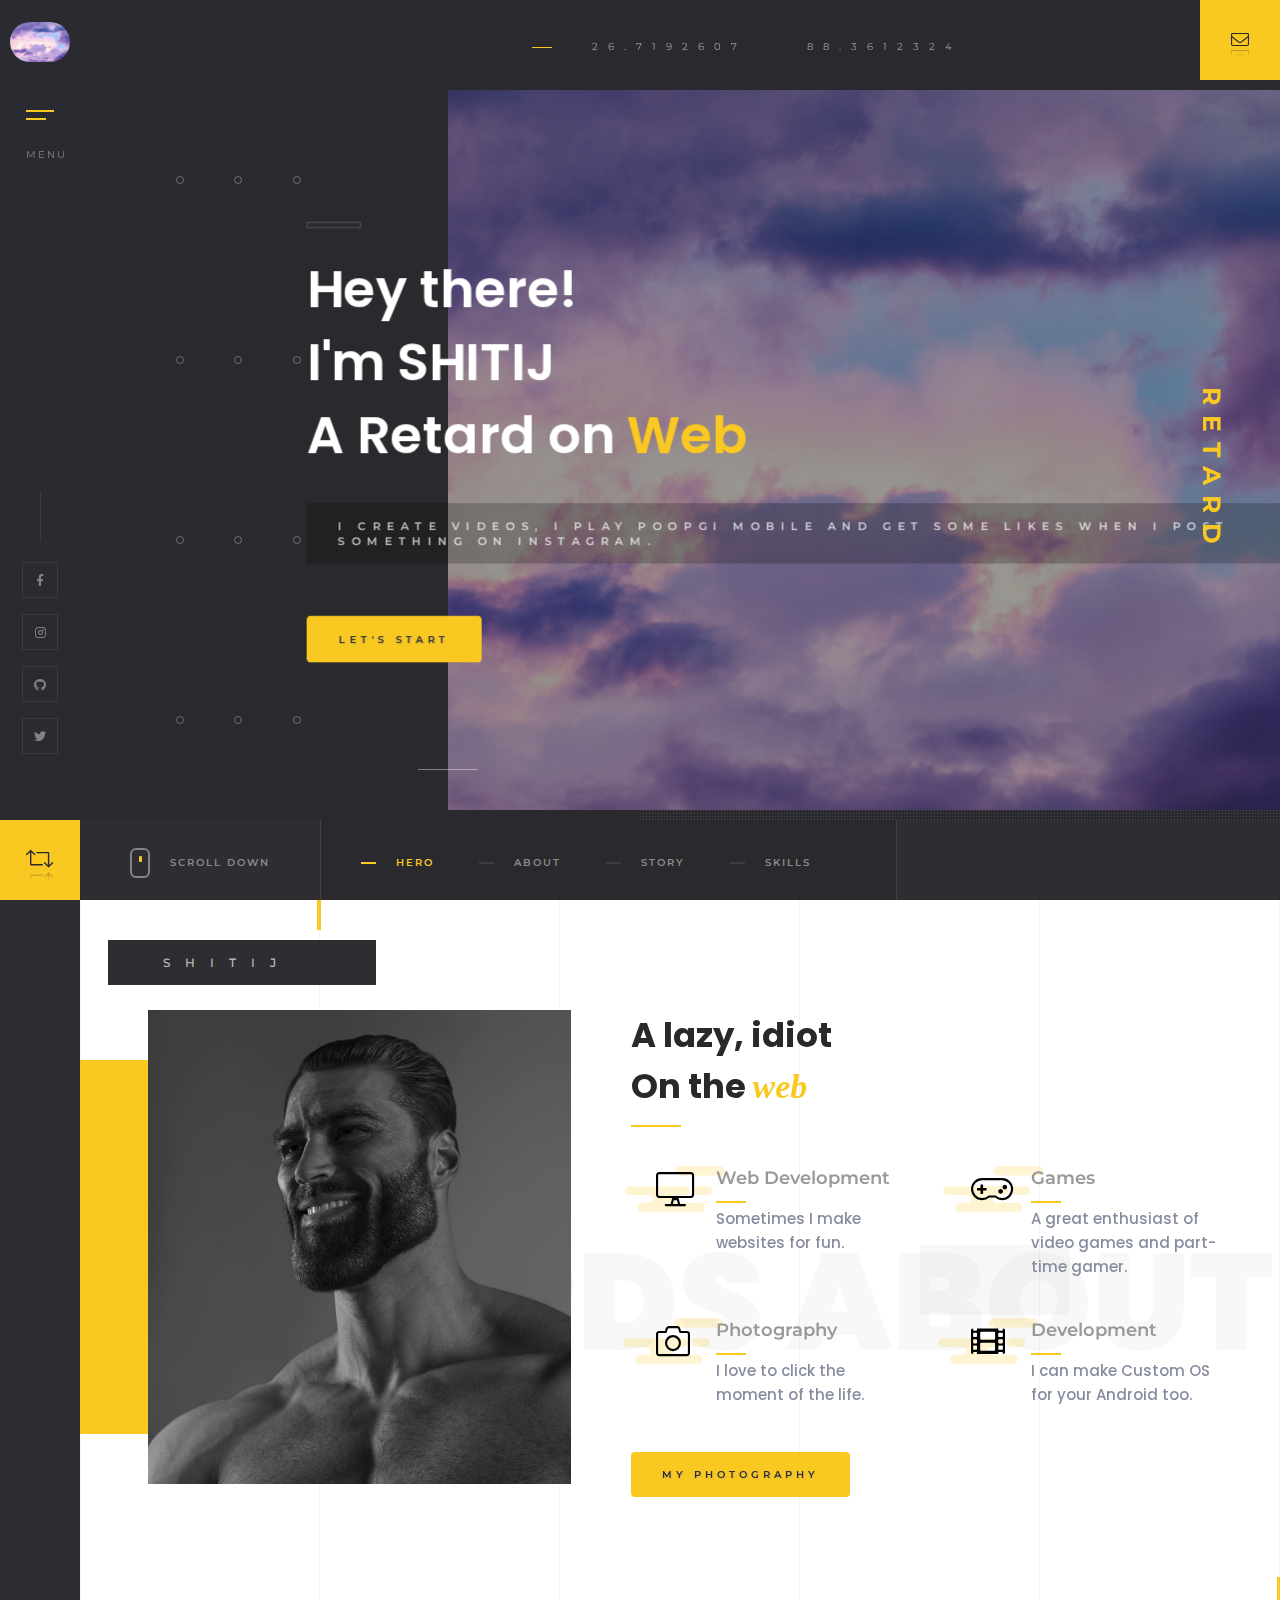
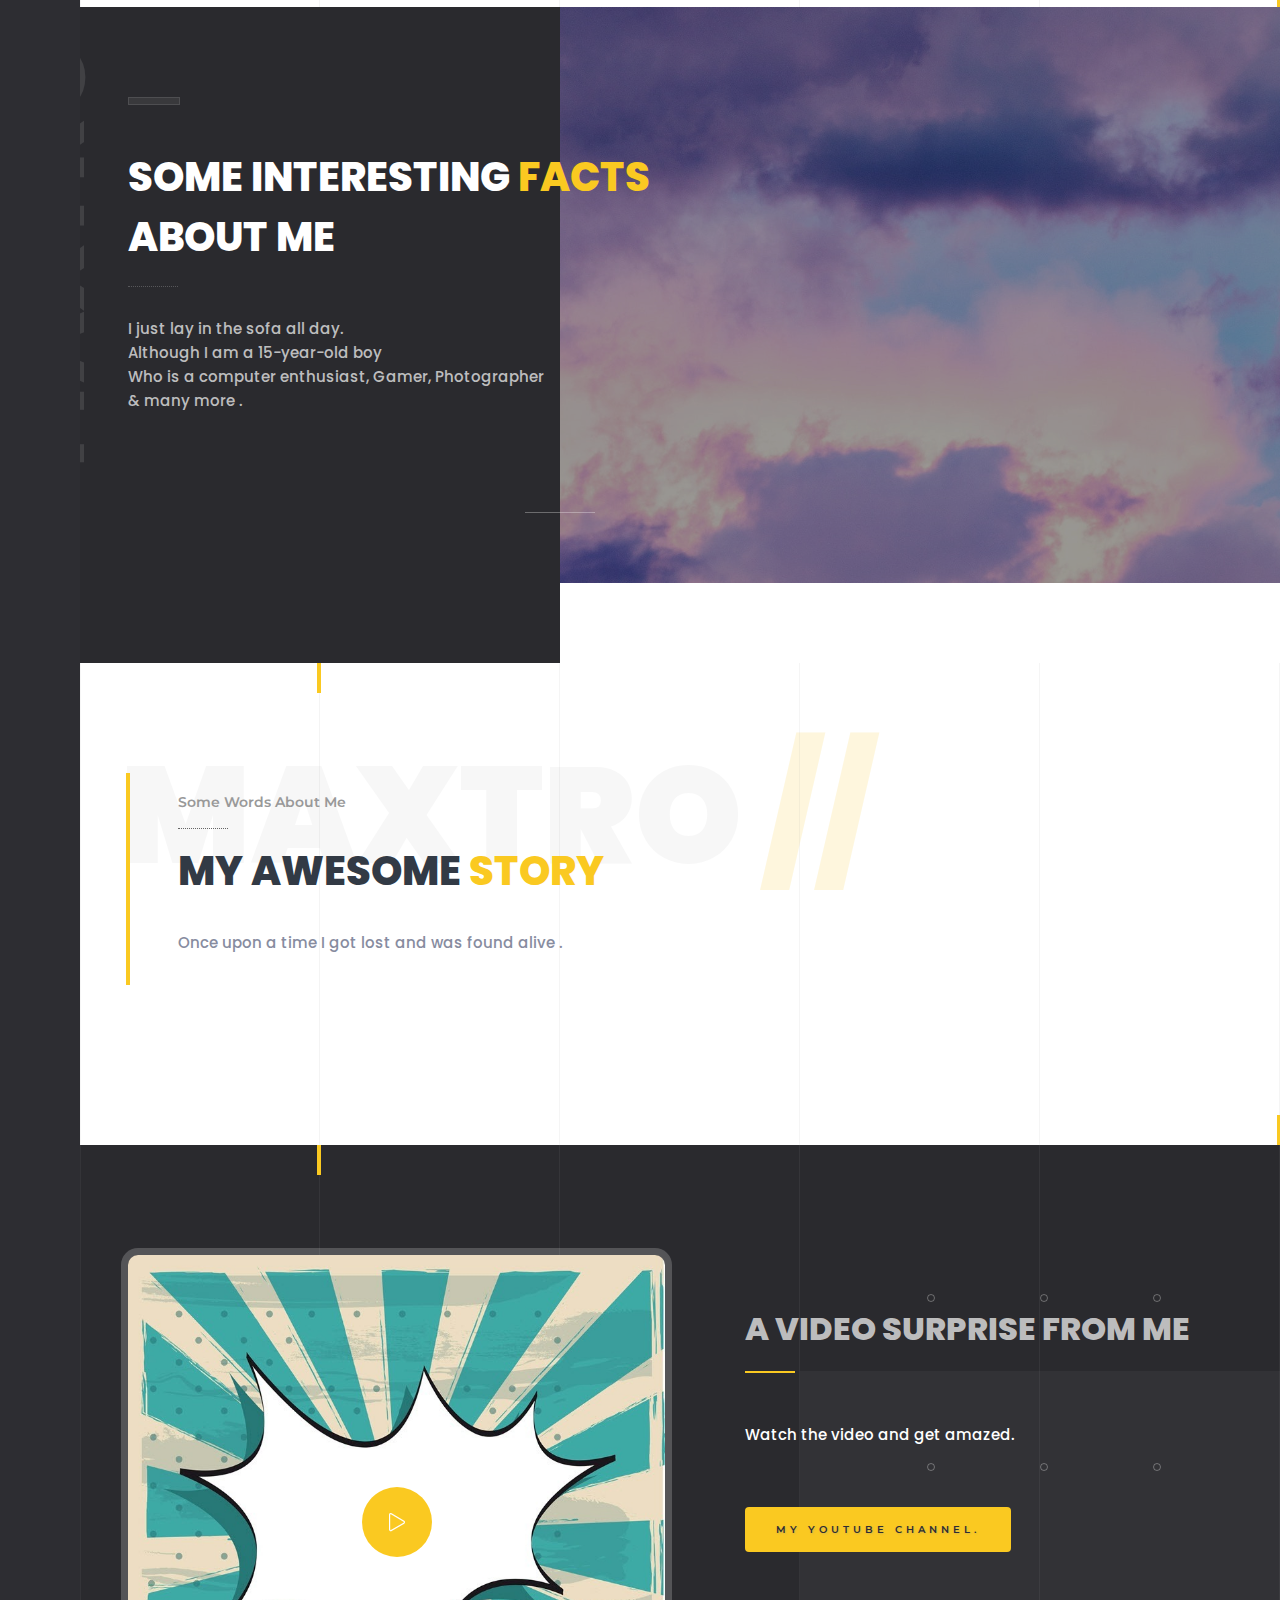
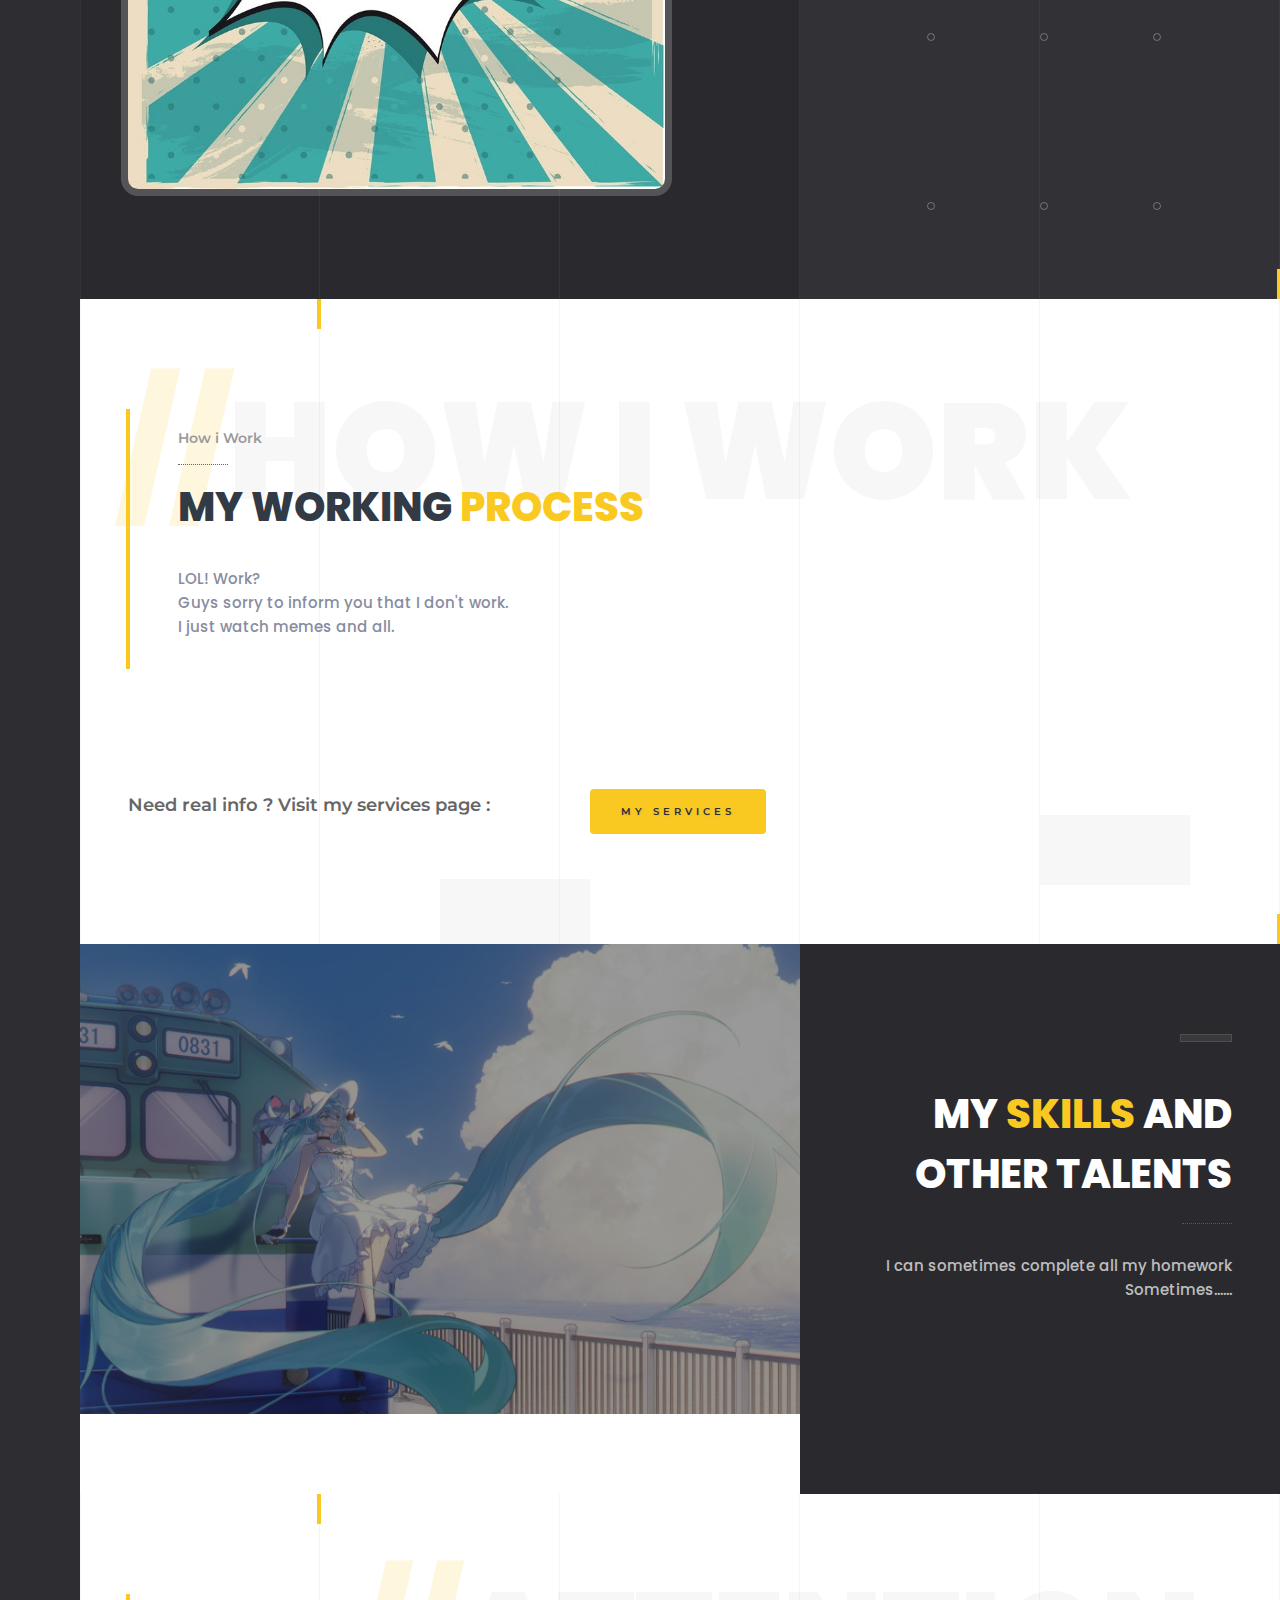
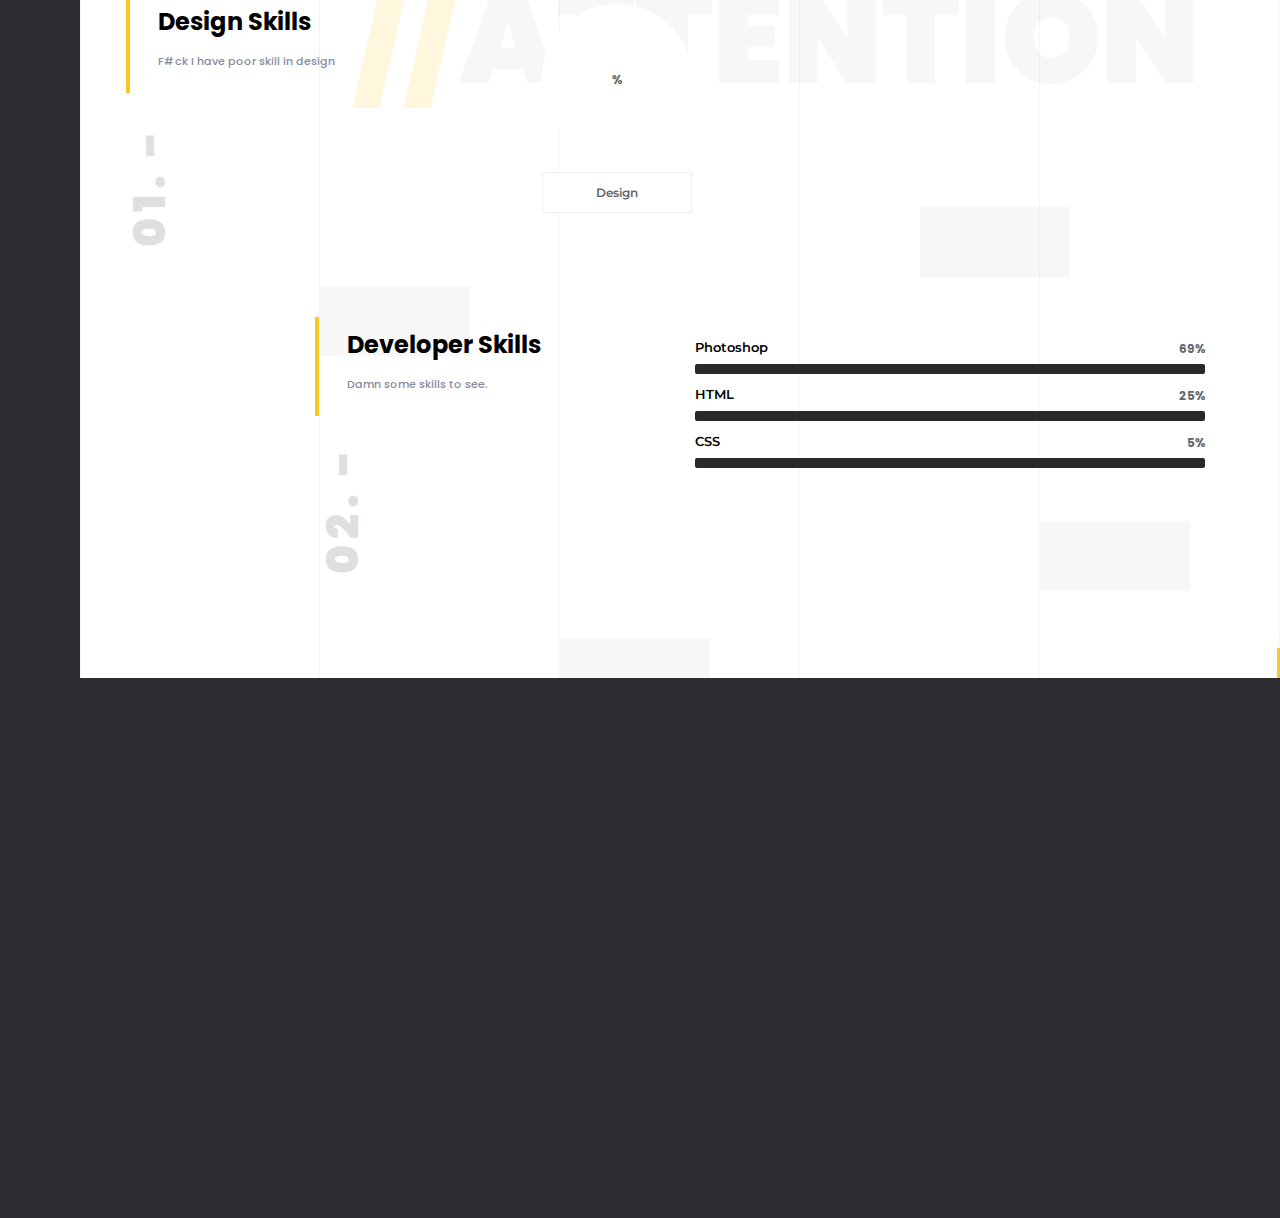
==== index.html @ 8ad79896 "Initial commit" ====
<!DOCTYPE HTML>
<html lang="en">
    <head>
        <script async src="https://pagead2.googlesyndication.com/pagead/js/adsbygoogle.js?client=ca-pub-1259723830299244"
     crossorigin="anonymous"></script>
        <!--=============== basic  ===============-->
        <meta charset="UTF-8">
        <title>SHITIJ's LIFE IN A NUTSHELL</title>
        <meta name="viewport" content="width=device-width, initial-scale=1.0, minimum-scale=1.0, maximum-scale=1.0, user-scalable=no">
        <meta name="robots" content="index, follow"/>
        <meta name="keywords" content="techmaxtro, ishabrato, ishabrato joardar, joardar, github, officialmaxtro, ishobroto, ishabroto"/>
        <meta name="description" content="Hi, I am Ishabrato Joardar a photographer and tech enthusiast and this is my personal site. Pay a visit at it."/>
        <meta name="google-site-verification" content="2MFOGhNYryjqJoxjF_G-62zuTtIHKuj5B6XxXRAO2LI" />
        <!--=============== css  ===============-->
        <link type="text/css" rel="stylesheet" href="css/reset.css">
        <link type="text/css" rel="stylesheet" href="css/plugins.css">
        <link type="text/css" rel="stylesheet" href="css/style.css">
        <link type="text/css" rel="stylesheet" href="css/color.css">
        <!--=============== favicons ===============-->
        <link rel="shortcut icon" href="images/favicon.ico">
    </head>
    <body>
        <!--loader-->
        <div class="loader-wrap">
            <div class="pin"></div>
        </div>
        <!--loader end-->
        <!-- Main  -->
        <div id="main">
            <!-- header-->
            <header class="main-header">
                <a class="logo-holder" href="index.html">
                <img src="images/logo.png"  alt="">
                </a>
                <!-- nav-button-wrap-->
                <div class="nav-button but-hol">
                    <span  class="nos"></span>
                    <span class="ncs"></span>
                    <span class="nbs"></span>
                    <div class="menu-button-text">Menu</div>
                </div>
                <!-- nav-button-wrap end-->
                <div class="header-social">
                    <ul >
                        <li><a href=https://facebook.com/shitij.devv/ target="_blank"><i class="fab fa-facebook-f"></i></a></li>
                        <li><a href="https://instagram.com/shitijnotop/" target="_blank"><i class="fab fa-instagram"></i></a></li>
                        <li><a href="https://github.com/SHITIJHALDER" target="_blank"><i class="fab fa-github"></i></a></li>
                        <li><a href="https://twitter.com/SHITIJHALDER21" target="_blank"><i class="fab fa-twitter"></i></a></li>
                        
                    </ul>
                </div>
                <!--  showshare -->  
                <div class="show-share showshare">
                    <i class="fal fa-retweet"></i>
                    <span>Share This</span>
                </div>
                <!--  showshare end -->
            </header>
            <!--  header end -->
           <!--  navigation bar -->
           <div class="nav-overlay">
            <div class="tooltip color-bg">Close Menu</div>
        </div>
        <div class="nav-holder">
            <a class="header-logo" href="index.html"><h3>SHITIJ</h3></a>
            <div class="nav-title"><span>Menu</span></div>
            <div class="nav-inner-wrap">
                <nav class="nav-inner sound-nav" id="menu">
                    <ul>
                        <li><a href="index.html">Home</a></li>
                        <li><a href="gallery.html">Gallery</a></li>
                        <li><a href="services.html">Services</a></li>
                        <li><a href="contacts.html">Contacts</a></li>
                        <li>
                            <a href="#">Pages</a>
                            <!--level 2 -->
                            <ul>
                                <li><a href="birthday.html">Birthday</a></li>
                                <li><a href="404.html">Onlyfans</a></li>
                            </ul>
                            <!--level 2 end -->
                        </li>
                    </ul>
                </nav>
            </div>
        </div>
        <!--  navigation bar end -->
            <!-- wrapper-->
            <div id="wrapper">
                <!-- scroll-nav-wrap-->
                <div class="scroll-nav-wrap fl-wrap">
                    <div class="scroll-down-wrap">
                        <div class="mousey">
                            <div class="scroller"></div>
                        </div>
                        <span>Scroll Down</span>
                    </div>
                    <nav class="scroll-nav scroll-init">
                        <ul>
                            <li><a class="scroll-link act-link" href="#sec1">Hero</a></li>
                            <li><a class="scroll-link" href="#sec2">About</a></li>
                            <li><a class="scroll-link" href="#sec3">Story</a></li>
                            <li><a class="scroll-link" href="#sec4">Skills</a></li>
                           
                        </ul>
                    </nav>
                </div>
                <!-- scroll-nav-wrap end-->
                <!-- hero-wrap-->
                <div class="hero-wrap no-hidden" id="sec1" data-scrollax-parent="true">
                    <!-- impulse-wrap-->
                    <div class="impulse-wrap">
                        <div class="mm-parallax">
                            <div class="half-hero-wrap section-entry">
                                <h1>Hey there!<br>I'm  SHITIJ<br>A Retard on <span> Web </span></h1>
                                <h4>I create videos, I play Poopgi Mobile and get some likes when I post something on instagram.</h4>
                                <div class="clearfix"></div>
                                <a href="#sec2" class="custom-scroll-link btn float-btn flat-btn color-btn mar-top">Let's Start</a> 
                            </div>
                            <div class="half-bg">
                                <div class="bg"  data-bg="images/assets/selfbg.jpg" data-scrollax="properties: { translateY: '250px' }"></div>
                                <div class="overlay"></div>
                            </div>
                        </div>
                    </div>
                    <!-- impulse-wrap end-->
                    <!--hero dec-->
                    <div class="hero-decor-let">
                        <div>Retard</div>
                        <div><span>Lazy</span></div>
                        <div>Gamer</div>
                        <div><span>Idiot</span></div>
                    </div>
                    <div class="hero-decor-numb"><span>26.7192607  </span><span>88.3612324 </span> <a href="https://www.google.com/maps/place/Siliguri,+West+Bengal/@26.7192779,88.4312725,12z/data=!3m1!4b1!4m5!3m4!1s0x39e44114f5441dcd:0xdeb5c4702063edff!8m2!3d26.7271012!4d88.3952861" target="_blank" class="hero-decor-numb-tooltip">Based In West Bengal</a></div>
                    <div class="hero-line-dec imp-her-line"></div>
                    <div class="pattern-bg"></div>
                    <div class="half-bg-dec" data-ran="12"></div>
                    <!--hero dec end-->
                </div>
                <!-- hero-wrap end-->
                <!-- Content-->
                <div class="content">
                    <!-- section-->
                    <section data-scrollax-parent="true" id="sec2">
                        <div class="section-subtitle"  data-scrollax="properties: { translateY: '-250px' }" > <span>//</span>Words About  </div>
                        <div class="container">
                            <div class="row">
                                <div class="col-md-5">
                                    <div class="collage-image fl-wrap">
                                        <div class="collage-image-title" data-scrollax="properties: { translateY: '150px' }">SHITIJ</div>
                                        <img src="images/assets/self2.jpg" class="respimg" alt="">
                                    </div>
                                </div>
                                <div class="col-md-7">
                                    <div class="main-about fl-wrap">
                                        
                                        <h2>A lazy, idiot<br> On the <span> web </span>  </h2>
                                        
                                        <div class="features-box-container fl-wrap">
                                            <div class="row">
                                                <!--features-box --> 
                                                <div class="features-box col-md-6">
                                                    <div class="time-line-icon">
                                                        <i class="fal fa-desktop"></i>
                                                    </div>
                                                    <h3>Web Development</h3>
                                                    <p>Sometimes I make websites for fun.   </p>
                                                </div>
                                                <!-- features-box end  --> 
                                                <!--features-box --> 
                                                <div class="features-box col-md-6">
                                                    <div class="time-line-icon">
                                                        <i class="fal fa-gamepad"></i>
                                                    </div>
                                                    <h3>Games</h3>
                                                    <p>A great enthusiast of video games and part-time gamer.   </p>
                                                </div>
                                                <!-- features-box end  --> 
                                                <!--features-box --> 
                                                <div class="features-box col-md-6">
                                                    <div class="time-line-icon">
                                                        <i class="fal fa-camera"></i>
                                                    </div>
                                                    <h3>Photography</h3>
                                                    <p>I love to click the moment of the life.   </p>
                                                </div>
                                                <!-- features-box end  -->                                
                                                <!--features-box --> 
                                                <div class="features-box col-md-6">
                                                    <div class="time-line-icon">
                                                        <i class="fa fa-film"></i>
                                                    </div>
                                                    <h3>Development</h3>
                                                    <p>I can make Custom OS for your Android too.  </p>
                                                </div>
                                                <!-- features-box end  -->  
                                            </div>
                                        </div>
                                        <!-- features-box-container end  -->
                                        <a href="gallery.html" class="btn float-btn flat-btn color-btn">My Photography</a>
                                    </div>
                                </div>
                            </div>
                        </div>
                        <div class="bg-parallax-module" data-position-top="90"  data-position-left="25" data-scrollax="properties: { translateY: '-250px' }"></div>
                        <div class="bg-parallax-module" data-position-top="70"  data-position-left="70" data-scrollax="properties: { translateY: '150px' }"></div>
                        <div class="sec-lines"></div>
                    </section>
                    <!-- section end-->
                    <!-- section-->
                    <section class="parallax-section dark-bg sec-half parallax-sec-half-right" data-scrollax-parent="true">
                        <div class="bg par-elem"  data-bg="images/assets/selfbg.jpg" data-scrollax="properties: { translateY: '30%' }"></div>
                        <div class="overlay"></div>
                        <div class="container">
                            <div class="section-title">
                                <h2>Some Interesting <span>Facts </span> <br> About Me</h2>
                                <p> I just lay in the sofa all day. <br> Although  I am a 15-year-old boy <br> Who is a computer enthusiast, Gamer, Photographer <br>& many more .  </p>
                                <div class="horizonral-subtitle"><span>Maxtro</span></div>
                            </div>
                        </div>
                    </section>
                    <!-- section end-->
                    <!-- section-->
                    <section data-scrollax-parent="true" id="sec3">
                        <div class="section-subtitle"  data-scrollax="properties: { translateY: '-250px' }" >Maxtro  <span>//</span></div>
                        <div class="container">
                            <!-- section-title -->
                            <div class="section-title fl-wrap">
                                <h3>Some Words About Me</h3>
                                <h2>My Awesome <span> Story</span></h2>
                                <p>
                                    Once upon a time I got lost and was found alive .  
                                </p>
                            </div>
                            <!-- section-title end --> 
                        </div>
                        <div class="sec-lines"></div>
                    </section>
                    <!-- section end-->
                    <!-- section  -->
                    <section class="dark-bg sinsec-dec sinsec-dec2">
                        <div class="container">
                            <div class="row">
                                <div class="col-md-6">
                                    <div class="video-box fl-wrap">
                                        <img src="images/assets/vid.jpg" class="respimg" alt="">
                                        <a class="video-box-btn color-bg image-popup" href="https://www.youtube.com/watch?v=a3Z7zEc7AXQ"><i class="fal fa-play" aria-hidden="true"></i></a>
                                    </div>
                                </div>
                                <div class="col-md-6">
                                    <div class="video-promo-text fl-wrap mar-top">
                                        <h3>A Video surprise from me   </h3>
                                        <p>Watch the video and get amazed. </p>
                                        <a href="https://www.youtube.com/channel/UC4KPqUnSDW4jqK8NjO9GhOw" class="btn float-btn flat-btn color-btn mar-top">My Youtube Channel.</a>
                                    </div>
                                </div>
                            </div>
                        </div>
                        <div class="half-bg-dec single-half-bg-dec" data-ran="12"></div>
                        <div class="sec-lines"></div>
                    </section>
                    <!-- sectio endn-->                              
                    <!-- section-->
                    <section  data-scrollax-parent="true">
                        <div class="section-subtitle"  data-scrollax="properties: { translateY: '-250px' }"><span>//</span>How I Work</div>
                        <div class="container">
                            <!-- section-title -->
                            <div class="section-title fl-wrap">
                                <h3>How i Work</h3>
                                <h2>My   Working   <span>Process</span></h2>
                                <p>LOL! Work?<br>Guys sorry to inform you that I don't work.<br>I just watch memes and all.  </p>
                            </div>
                            <!-- section-title end -->
                            
                            <div class="fl-wrap mar-top">
                                <div class="srv-link-text">
                                    <h4>Need real info ? Visit my services page :  </h4>
                                    <a href="services.html" class="btn float-btn flat-btn color-btn">My Services</a> 
                                </div>
                            </div>
                        </div>
                        <div class="bg-parallax-module" data-position-top="90"  data-position-left="30" data-scrollax="properties: { translateY: '-150px' }"></div>
                        <div class="bg-parallax-module" data-position-top="80"  data-position-left="80" data-scrollax="properties: { translateY: '350px' }"></div>
                        <div class="sec-lines"></div>
                    </section>
                    <!-- section end -->
                    <!-- section-->
                    <section class="parallax-section dark-bg sec-half parallax-sec-half-left" data-scrollax-parent="true" id="sec4">
                        <div class="bg par-elem"  data-bg="images/assets/self.jpg" data-scrollax="properties: { translateY: '30%' }"></div>
                        <div class="overlay"></div>
                        <div class="container">
                            <div class="section-title">
                                <h2>My    <span> skills </span>  and <br>    other talents  </h2>
                                <p> I can sometimes complete all my homework <br> Sometimes......  </p>
                                <div class="horizonral-subtitle"><span>Power</span></div>
                            </div>
                        </div>
                    </section>
                    <!-- section end -->
                    <!-- section -->
                    <section data-scrollax-parent="true">
                        <div class="section-subtitle right-pos"  data-scrollax="properties: { translateY: '-250px' }" ><span>//</span>attention</div>
                        <div class="container">
                            <!-- Skills-->
                            <div class="fl-wrap mar-bottom skill-wrap">
                                <div class="row">
                                    <div class="col-md-4">
                                        <div class="pr-title fl-wrap">
                                            <h3>Design Skills</h3>
                                            <span>F#ck I have poor skill in design</span>
                                        </div>
                                        <div class="ci-num"><span>01. - </span></div>
                                    </div>
                                    <div class="col-md-8">
                                        <!-- skills  -->
                                        <div class="piechart-holder animaper" data-skcolor="#FAC921">
                                            <div class="row">
                                                <!-- 1  -->
                                                <div class="piechart">
                                                    <span class="chart" data-percent="28">
                                                    <span class="percent"></span>
                                                    </span>
                                                    <h4>Design</h4>
                                                </div>
                                                <!-- 1 end -->
                                            </div>
                                        </div>
                                    </div>
                                    <!-- skills  end-->
                                </div>
                            </div>
                            <!--  Skills  end-->
                            <!--  Skills-->
                            <div class="fl-wrap mar-bottom   mar-top skill-wrap">
                                <div class="row">
                                    <div class="col-md-2"></div>
                                    <div class="col-md-4">
                                        <div class="pr-title fl-wrap">
                                            <h3>Developer Skills</h3>
                                            <span>Damn some skills to see.</span>
                                        </div>
                                        <div class="ci-num"><span>02. - </span></div>
                                    </div>
                                    <div class="col-md-6">
                                        <div class="skillbar-box animaper">
                                            <!-- skill 1-->
                                            <div class="custom-skillbar-title"><span>Photoshop</span></div>
                                            <div class="skill-bar-percent">69%</div>
                                            <div class="skillbar-bg" data-percent="69%">
                                                <div class="custom-skillbar"></div>
                                            </div>
                                            <!-- skill 2-->
                                            <div class="custom-skillbar-title"><span>HTML</span></div>
                                            <div class="skill-bar-percent">25%</div>
                                            <div class="skillbar-bg" data-percent="25%">
                                                <div class="custom-skillbar"></div>
                                            </div>
                                            <!-- skill 3-->
                                            <div class="custom-skillbar-title"><span>CSS</span></div>
                                            <div class="skill-bar-percent">5%</div>
                                            <div class="skillbar-bg" data-percent="5%">
                                                <div class="custom-skillbar"></div>
                                            </div>
                                        </div>
                                    </div>
                                </div>
                            </div>
                            <!--  Skills  end-->
                           
                        </div>
                        <div class="bg-parallax-module" data-position-top="50"  data-position-left="20" data-scrollax="properties: { translateY: '-250px' }"></div>
                        <div class="bg-parallax-module" data-position-top="40"  data-position-left="70" data-scrollax="properties: { translateY: '150px' }"></div>
                        <div class="bg-parallax-module" data-position-top="80"  data-position-left="80" data-scrollax="properties: { translateY: '350px' }"></div>
                        <div class="bg-parallax-module" data-position-top="95"  data-position-left="40" data-scrollax="properties: { translateY: '-550px' }"></div>
                        <div class="sec-lines"></div>
                    </section>
                    <!-- section end -->
                    </div>
                <!-- Content end -->
                <!-- footer-->
                <div class="height-emulator fl-wrap"></div>
                <footer class="main-footer fixed-footer">
                    <!--footer-inner--> 
                    <div class="footer-inner fl-wrap">
                        <div class="container">
                            <div class="partcile-dec" data-parcount="90"></div>
                            <div class="row">
                                <div class="col-md-2">
                                    <div class="footer-title fl-wrap">
                                        <span>SHITIJ</span>
                                    </div>
                                </div>
                                
                                <div class="col-md-5">
                                    <div class="footer-header fl-wrap">Contacts</div>
                                    <!-- footer-box--> 
                                    <div class="footer-box fl-wrap">
                                        <p>AFK~~~ Don't contact</p>
                                        
                                        <!-- footer-contacts-->                    
                                        <div class="footer-contacts fl-wrap">
                                            <ul>
                                                <li><i class="fal fa-phone"></i><span>Phone :</span><a href="#">+91 7063417687</a></li>
                                                <li><i class="fal fa-envelope"></i><span>Email :</span><a href="#">shitijhalder4@gmail.com</a></li>
                                                <li><i class="fal fa-map-marker"></i><span>Address</span><a href="#">Siliguri, West bengal</a></li>
                                            </ul>
                                        </div>
                                        <!-- footer end -->                                        
                                        <!-- footer-socilal -->            
                                        <div class="footer-socilal fl-wrap">
                                            <ul >
                                                <li><a href=https://facebook.com/shitij.devv/ target="_blank"><i class="fab fa-facebook-f"></i></a></li>
                                                <li><a href="https://instagram.com/shitijnotop/" target="_blank"><i class="fab fa-instagram"></i></a></li>
                                                <li><a href="https://twitter.com/SHITIJHALDER21" target="_blank"><i class="fab fa-twitter"></i></a></li>
                                                <li><a href="https://github.com/SHITIJHALDER" target="_blank"><i class="fab fa-github"></i></a></li>
                                            </ul>
                                        </div>
                                        <!-- footer-socilal end -->       
                                    </div>
                                    <!-- footer-box end--> 
                                </div>
                            </div>
                        </div>
                    </div>
                    <!--footer-inne endr--> 
                    <!--subfooter--> 
                    <div class="subfooter fl-wrap">
                        <div class="container">
                            <!-- policy-box-->
                            <div class="cnt">
                                <span>&#169; SHITIJ  /  All rights reserved. </span>
                            </div>
                            <!-- policy-box end-->
                            <a href="#" class="to-top color-bg"><i class="fal fa-angle-up"></i><span></span></a>
                        </div>
                    </div>
                    <!--subfooter end--> 
                </footer>
                <!-- footer end-->
                <!-- contact-btn -->	
                <a class="contact-btn color-bg" href="contacts.html"><i class="fal fa-envelope"></i><span>Get in Touch</span></a>  
                <!-- contact-btn end -->	      
            </div>
            <!--   content end -->
            <!-- share-wrapper -->                       
            <div class="share-wrapper isShare">
                <div class="share-title"><span>Share</span></div>
                <div class="close-share soa"><span>Close</span><i class="fal fa-times"></i></div>
                <div class="share-inner soa">
                    <div class="share-container"></div>
                </div>
            </div>
            <!-- share-wrapper end -->	
        </div>
        <!-- Main end -->
        <!--=============== scripts  ===============-->
        <script type="text/javascript" src="js/jquery.min.js"></script>
        <script type="text/javascript" src="js/plugins.js"></script>
        <script type="text/javascript" src="js/scripts.js"></script>
    </body>
</html>
---- css/style.css ----
@charset "utf-8";

/*======================================
 [ -Main Stylesheet-

++ Fonts ++
++ General Style ++
++ Loader++
++ Header ++
++ Navigation ++
++ Footer ++
++ Section ++
++ Portfolio ++
++ Contacts ++
++ Blog ++
++ 404 ++
++ Responsive ++

 
/*-------------Fonts---------------------------------------*/

@import url('https://fonts.googleapis.com/css?family=Montserrat:400,500,600,700,800,900|Poppins:400,500,600,700,800,900|Titillium+Web:400,600,700&subset=cyrillic,cyrillic-ext,devanagari,latin-ext,vietnamese');

/*-------------General Style---------------------------------------*/

html {
	overflow-x: hidden !important;
	height: 100%;
}
body {
	margin: 0;
	padding: 0;
	font-weight: 400;
	font-size: 13px;
	height: 100%;
	text-align: center;
	background: #2D2D32;
	color: #000;
	font-family: 'Montserrat', sans-serif;
}
@-o-viewport {
	width: device-width;
}
@-ms-viewport {
	width: device-width;
}
@viewport {
	width: device-width;
}
/* ---------Page preload--------------------------------------*/

.loader-wrap {
	position: fixed;
	width: 100%;
	height: 100%;
	z-index: 200;
	background: #2A2A2E;
	top: 0;
	overflow: hidden;
	left: 0;
	-webkit-transform: translate3d(0, 0, 0);
}
.pin {
	position: absolute;
	top: 50%;
	left: 30%;
	margin-left: 50px;
	width: 200px;
	height: 40px;
	text-transform: uppercase;
	letter-spacing: 10px;
	font-size: 12px;
	font-weight: 400;
	margin-top: -20px;
	color: rgba(255, 255, 255, 0.31);
	font-family: 'Poppins', sans-serif;
	text-align: left;
}
.pin:after {
	content: "Ishabrato : ";
	position: absolute;
	left: -100%;
	color: rgba(255, 255, 255, 0.51);
}
.pin:before {
	content: "Loading";
	position: absolute;
	overflow: hidden;
	max-width: 0;
	text-align: left;
	animation: pinanim 2.2s ease-out infinite;
}
@keyframes pinanim {
	0% {
		max-width: 0;
	}
	100% {
		max-width: 100%;
	}
}
@keyframes pinanim {
	0% {
		max-width: 0;
	}
	100% {
		max-width: 100%;
	}
}
/*--------------Typography--------------------------------------*/
p {
	font-size: 15px;
	line-height: 24px;
	padding-bottom: 10px;
	font-weight: 500;
	color: #878C9F;
	font-family: 'Poppins', sans-serif;
}
blockquote {
	float: left;
	padding: 10px 20px;
	margin: 0 0 20px;
	font-size: 17.5px;
	border-left: 15px solid #eee;
	position: relative;
}
blockquote:before {
	font-family: Font Awesome\ 5 Pro;
	content: "\f10e";
	position: absolute;
	color: #ccc;
	bottom: 3px;
	font-size: 43px;
	right: 6px;
	opacity: 0.4
}
blockquote p {
	font-family: Georgia, "Times New Roman", Times, serif;
	font-style: italic;
	color: #666;
}
.bold-title {
	margin: 15px 0;
	font-size: 24px;
	text-align: left;
	font-weight: 600;
}
/*--------------General--------------------------------------*/
#main {
	height: 100%;
	width: 100%;
	position: absolute;
	top: 0;
	left: 0;
	z-index: 2;
	opacity: 0;
}
.fl-wrap {
	float: left;
	width: 100%;
	position: relative;
}
.hero-section {
	padding: 250px 0 450px;
}
.content {
	float: left;
	width: 100%;
	position: relative;
	padding-left: 80px;
	z-index: 5;
}
.content.full-height {
	z-index: 6;
}
.container {
	max-width: 1224px;
	width: 92%;
	margin: 0 auto;
	position: relative;
	z-index: 5;
}
#wrapper {
	position: absolute;
	top: 0;
	left: 0;
	right: 0;
	bottom: 0;
	z-index: 3;
}
.single-page-wrap {
	padding-top: 80px;
}
.single-page-decor {
	position: fixed;
	top: 0;
	left: 80px;
	right: 0;
	height: 80px;
	z-index: 14;
	background: #2D2D32;
	-webkit-transform: translate3d(0, 0, 0);
}
.single-page-fixed-row {
	position: fixed;
	top: 0;
	left: 80px;
	right: 0;
	height: 80px;
	z-index: 14;
	-webkit-transform: translate3d(0, 0, 0);
}
.single-page-fixed-row-link {
	float: left;
	margin-left: 50px;
	text-align: left;
	top: 32px;
}
.single-page-fixed-row-link i {
	padding-right: 20px;
}
.single-page-fixed-row-link span {
	font-weight: 600;
	text-transform: uppercase;
	font-size: 10px;
	letter-spacing: 2px;
	color: #8B8B8B;
	position: relative;
}
.single-page-fixed-row-link span:before {
	content: '';
	position: absolute;
	left: 70%;
	right: -80px;
	top: -12px;
	bottom: -12px;
	background: rgba(255, 255, 255, 0.081);
	-webkit-transition: all 0.2s ease-in-out;
	transition: all 0.2s ease-in-out;
}
.single-page-fixed-row-link:hover span:before {
	left: 20%;
}
.respimg {
	width: 100%;
	height: auto;
}
.bg {
	position: absolute;
	top: 0;
	left: 0;
	width: 100%;
	height: 100%;
	z-index: 1;
	background-size: cover;
	background-attachment: scroll;
	background-position: center;
	background-repeat: repeat;
	background-origin: content-box;
}
.overlay {
	position: absolute;
	top: 0;
	left: 0;
	width: 100%;
	height: 100%;
	background: #000;
	opacity: 0.4;
	z-index: 3;
}
/* ------header------------------------------------------------------------ */
.main-header {
	position: fixed;
	top: 0;
	left: 0;
	width: 80px;
	height: 100%;
	z-index: 100;
	-webkit-transform: translate3d(0, 0, 0);
}
.main-header:before {
	content: '';
	position: absolute;
	top: 0;
	left: 0;
	width: 100%;
	height: 100%;
	background: #2C2D32;
	opacity: 0.6;
}
.logo-holder {
	float: left;
	width: 80px;
	height: 80px;
	line-height: 80px;
}
.logo-holder img {
	width: 60px;
	height: auto;
	border-radius: 60px;
}
.header-logo h3 {
	font-family: 'Montserrat';
    color: white;
    font-size: 28px;
    font-weight: 600;
}
.nav-button {
	width: 28px;
	height: 50px;
	display: inline-block;
	cursor: pointer;
	position: relative;
	margin-top: 30px;
}
.nav-button span {
	width: 100%;
	float: left;
	margin-bottom: 6px;
	height: 2px;
	background: #fff;
	position: relative;
	-webkit-transition: all 0.2s ease-in-out;
	transition: all 0.2s ease-in-out;
}
.nav-button .ncs {
	width: 70%;
}
.nav-button .nbs,
.nav-button.cmenu:hover .nbs {
	width: 0;
}
.nav-button:hover .ncs,
.nav-button:hover .nbs {
	width: 100%;
}
.nav-button.cmenu .nos {
	-webkit-transform: rotate(-45deg);
	-moz-transform: rotate(-45deg);
	-o-transform: rotate(-45deg);
	-ms-transform: rotate(-45deg);
	transform: rotate(-45deg);
	margin-bottom: 0;
	top: 8.5px;
}
.nav-button.cmenu .ncs {
	-webkit-transform: rotate(45deg);
	-moz-transform: rotate(45deg);
	-o-transform: rotate(45deg);
	-ms-transform: rotate(45deg);
	transform: rotate(45deg);
	margin-bottom: 0;
	top: 6px;
	width: 100%;
}
.nav-button:hover .menu-button-text {
	color: #fff;
}
.menu-button-text {
	position: absolute;
	left: 0;
	width: 100%;
	bottom: -1px;
	color: rgba(255, 255, 255, 0.41);
	font-size: 10px;
	font-weight: 400;
	text-transform: uppercase;
	letter-spacing: 2px;
}
.nav-button.cmenu .menu-button-text {
	margin-top: 16px;
}
.header-social {
	position: absolute;
	bottom: 130px;
	width: 100%;
	left: 0;
}
.header-social:before {
	content: '';
	position: absolute;
	top: -70px;
	width: 1px;
	height: 50px;
	left: 50%;
	background: rgba(255, 255, 255, 0.08);
}
.header-social li {
	float: left;
	width: 100%;
	margin-bottom: 16px;
}
.header-social li a {
	display: inline-block;
	width: 36px;
	height: 36px;
	line-height: 36px;
	color: rgba(255, 255, 255, 0.41);
	font-size: 12px;
	border: 1px solid rgba(255, 255, 255, 0.08);
	-webkit-transition: all 300ms linear;
	transition: all 300ms linear;
}
.header-social li a:hover {
	border-radius: 100%;
	color: #fff;
}
.contact-btn {
	position: fixed;
	top: 0;
	right: 0;
	font-size: 18px;
	color: #2a2a2e;
	width: 80px;
	text-align: center;
	z-index: 52;
	cursor: pointer;
	height: 80px;
	line-height: 80px;
	-webkit-transform: translate3d(0, 0, 0);
}
/*------ navigation  ------------------------------------------------*/

.header-logo {
	float: left;
	position: absolute;
	top: 110px;
	left: 170px;
}
.header-logo:before {
	content: '';
	position: absolute;
	right: -100px;
	left: 90px;
	top: -10px;
	bottom: -13px;
	background: rgba(255, 255, 255, 0.031);
	z-index: -1;
	-webkit-transition: all 300ms linear;
	transition: all 300ms linear;
}
.header-logo:hover:before {
	left: calc(100% + 100px);
}
.header-logo img {
	height: 18px;
	width: auto;
}
.nav-holder {
	position: fixed;
	top: 0;
	left: -1064px;
	bottom: 0;
	z-index: 99;
	width: 600px;
	background: #252425;
	overflow: auto;
	padding: 35px 30px 35px 160px;
	opacity: 0;
	-webkit-transform: translate3d(0, 0, 0);
}
.nav-holder:after {
	content: '';
	position: absolute;
	right: 0;
	bottom: 0;
	width: 60%;
	height: 100px;
	background: rgba(255, 255, 255, 0.031);
	z-index: -1;
}
.nav-title {
	position: absolute;
	bottom: 0;
	left: 120px;
	z-index: 2;
	right: 0;
}
.nav-title span {
	float: left;
	position: relative;
	opacity: 0.2;
	top: 150px;
	min-height: 200px;
	text-transform: uppercase;
	font-weight: bold;
	font-size: 94px;
	color: #fff;
	letter-spacing: 4px;
	-webkit-transform: rotate(-90deg);
	-moz-transform: rotate(-90deg);
	-o-transform: rotate(-90deg);
	-ms-transform: rotate(-90deg);
	transform: rotate(-90deg);
	-webkit-transform-origin: left top;
	-ms-transform-origin: left top;
	-moz-transform-origin: left top;
	-o-transform-origin: left top;
	transform-origin: left top;
}
.nav-inner-wrap {
	float: left;
	width: 350px;
	position: relative;
	z-index: 10;
	top: 180px;
}
.nav-overlay {
	position: fixed;
	top: 0;
	left: 0;
	bottom: 0;
	z-index: 98;
	width: 100%;
	background: rgba(37, 36, 37, 0.71);
	cursor: none;
	display: none;
	-webkit-transform: translate3d(0, 0, 0);
}
.nav-overlay .tooltip {
	width: 150px;
	height: 50px;
	line-height: 50px;
	font-weight: 600;
	color: #2d2d32;
	text-transform: uppercase;
	letter-spacing: 2px;
	z-index: 100;
	font-size: 10px;
	display: none;
}
.nav-overlay:hover .tooltip {
	display: block;
	position: fixed;
	overflow: hidden;
}
nav.nav-inner {
	float: left;
	overflow: hidden;
	width: 100%;
	position: relative;
	background: #252425;
	z-index: 20;
}
.sliding-menu ul {
	margin: 0;
	float: left;
	width: 100%;
	overflow: hidden;
}
.sliding-menu li {
	margin: 0;
	position: relative;
	float: left;
	width: 100%;
}
.sliding-menu a {
	float: left;
	width: 100%;
	padding: 0 10px;
	height: 40px;
	line-height: 40px;
	position: relative;
	font-weight: 600;
	font-size: 12px;
	text-align: left;
	color: #fff;
	text-transform: uppercase;
	letter-spacing: 3px;
}
.sliding-menu a:after {
	content: '';
	position: absolute;
	top: 0;
	left: -10px;
	width: 0;
	-webkit-transition: all 300ms linear;
	transition: all 300ms linear;
	height: 100%;
	background: rgba(255, 255, 255, 0.071);
}
.sliding-menu a:hover:after {
	width: 100%;
}
.sliding-menu a i {
	float: left;
	width: 35px;
	color: #74829C;
	position: relative;
	top: 3px;
}
.sliding-menu a.back:before {
	font-family: Font Awesome\ 5 Pro;
	content: '\f104';
	color: #fff;
}
.submen-dec:before {
	font-family: Font Awesome\ 5 Pro;
	content: '\f105';
	position: absolute;
	right: 25px;
	width: 10px;
	height: 10px;
	top: 14px;
	z-index: 20;
}
.subcribe-form {
	margin-top: 28px;
}
.subcribe-form input.enteremail {
	float: left;
	width: 65%;
	border: none;
	background: rgba(255, 255, 255, 0.11);
	padding: 15px 20px;
	position: relative;
	z-index: 1;
	color: #fff;
}
.subcribe-form input.enteremail::-webkit-input-placeholder {
	color: #fff;
	font-weight: 400;
	font-size: 12px;
}
.subcribe-form .subscribe-button {
	position: absolute;
	top: 0;
	right: 0;
	width: 35%;
	z-index: 2;
	padding: 15px 0;
	color: #fff;
	border-top-right-radius: 4px;
	border-bottom-right-radius: 4px;
	border: none;
	cursor: pointer;
}
.subcribe-form .subscribe-button i {
	padding-right: 10px;
}
.subscribe-message {
	margin-top: 10px;
	text-align: left;
	color: #fff;
	float:left;
	width:100%;
}
.nav-footer {
	margin-top: 40px;
	padding-top: 30px;
	border-top: 1px dotted rgba(255, 255, 255, 0.09);
}
.scroll-nav-wrap {
	position: absolute;
	bottom: 0;
	height: 80px;
	left: 80px;
	right: 0;
	background: #2D2D32;
	z-index: 5;
	width: 100%;
}
.scroll-nav {
	float: left;
	padding: 23px 40px 0;
	height: 100%;
	border-right: 1px solid rgba(255, 255, 255, 0.11);
	background: #2A2A2E;
}
.scroll-nav li {
	float: left;
	margin-right: 10px;
}
.scroll-nav li a {
	float: left;
	padding: 13px 35px;
	color: #8B8B8B;
	font-weight: 600;
	font-size: 10px;
	text-transform: uppercase;
	letter-spacing: 2px;
	position: relative;
	-webkit-transition: all 300ms linear;
	transition: all 300ms linear;
}
.scroll-nav li a:after,
.scroll-nav li a:before,
.fsp-filter .gallery-filters a:before,
.fsp-filter .gallery-filters a:after {
	content: '';
	position: absolute;
	top: 50%;
	left: 0;
	width: 15px;
	height: 2px;
	margin-top: -1px;
}
.scroll-nav li a:before,
.fsp-filter .gallery-filters a:before {
	background: rgba(255, 255, 255, 0.091);
	z-index: 1;
}
.scroll-nav li a:after,
.fsp-filter .gallery-filters a:after {
	width: 0;
	z-index: 2;
	-webkit-transition: all 300ms linear;
	transition: all 300ms linear;
}
.scroll-nav a.act-scrlink:after,
.fsp-filter .gallery-filters a.gallery-filter-active:after {
	width: 15px;
}
.full-height {
	height: 100%;
}
/* ------footer------------------------------------------------------------ */

.main-footer {
	position: fixed;
	background: #2A2A2E;
	z-index: 2;
	left: 80px;
	bottom: 0;
	right: 0;
	z-index: 2;
	overflow: hidden;
	-webkit-transform: translate3d(0, 0, 0);
}
.height-emulator {
	z-index: 1;
}
.cnt{
	padding: 30px;
	color: white;
}
.footer-inner {
	z-index: 3;
	padding: 110px 0 70px;
}
.partcile-dec {
	position: absolute;
	top: 0;
	left: -20%;
	width: 140%;
	height: 100%;
	z-index: -1;
}
.subfooter {
	background: #2D2D32;
	height: 80px;
	z-index: 3;
	padding: 0 90px;
}
.policy-box {
	color: rgba(255, 255, 255, 0.71);
	float: left;
	padding-top: 36px;
	font-family: 'Poppins', sans-serif;
	text-transform: uppercase;
	font-weight: 500;
	font-size: 10px;
	letter-spacing: 2px;
}
.to-top {
	position: absolute;
	top: -45px;
	right: 0;
	width: 40px;
	height: 90px;
	color: #292929;
	overflow: hidden;
	font-size: 24px;
	border: 1px solid rgba(255, 255, 255, 0.08);
	background: #2A2A2E;
}
.to-top-letter {
	position: relative;
	float: left;
	width: 100%;
	height: 30px;
	left: -40px;
	line-height: 10px;
	font-size: 11px;
	color: #292929;
	text-transform: uppercase;
	font-weight: 700;
	-webkit-transition: all .2s ease-in-out;
	transition: all .2s ease-in-out;
}
.to-top-letter:first-child {
	padding-top: 22px;
	-webkit-transition-delay: 0.4s;
	transition-delay: 0.4s;
}
.to-top-letter:nth-child(2) {
	padding-top: 10px;
	-webkit-transition-delay: 0.3s;
	transition-delay: 0.3s;
}
.to-top-letter:nth-child(3) {
	-webkit-transition-delay: 0.2s;
	transition-delay: 0.2s;
}
.to-top i {
	position: absolute;
	width: 100%;
	height: 100%;
	left: 0;
	z-index: 2;
	top: 0;
	line-height: 90px;
	-webkit-transition: all .2s ease-in-out;
	transition: all .2s ease-in-out;
}
.to-top:hover i {
	left: -40px;
}
.to-top:hover .to-top-letter {
	left: 0;
}
.footer-socilal {
	margin-top: 30px;
}
.footer-socilal li,
.order-wrap li {
	float: left;
	position: relative;
	margin-right: 20px;
}
.footer-socilal li a,
.order-wrap li a {
	float: left;
	width: 36px;
	height: 36px;
	line-height: 36px;
	color: rgba(255, 255, 255, 0.41);
	font-size: 12px;
	border: 1px solid rgba(255, 255, 255, 0.08);
	-webkit-transition: all 200ms linear;
	transition: all 200ms linear;
}
.footer-socilal li a:hover,
.order-wrap li a:hover {
	border-radius: 100%;
	color: #fff;
}
.footer-box p {
	text-align: left;
	color: rgba(255, 255, 255, 0.71);
	font-weight: 400;
}
.footer-header {
	text-align: left;
	color: #fff;
	font-size: 12px;
	font-weight: 600;
	margin-bottom: 20px;
	padding-bottom: 20px;
	text-transform: uppercase;
	letter-spacing: 2px;
	border-bottom: 1px dotted rgba(255, 255, 255, 0.11);
}
.footer-header span {
	padding-right: 10px;
}
.footer-contacts {
	margin-top: 20px;
	padding-top: 20px;
	border-top: 1px dotted rgba(255, 255, 255, 0.11);
}
.footer-contacts li {
	float: left;
	width: 100%;
	padding: 8px 0;
	text-transform: uppercase;
	letter-spacing: 2px;
	font-size: 11px;
	font-weight: 600;
}
.footer-contacts li a {
	float: left;
	text-align: left;
	color: #fff;
}
.footer-contacts li span {
	float: left;
	text-align: left;
	color: #999;
	padding-right: 12px;
}
.footer-contacts li:hover span {
	color: #fff;
}
.footer-contacts li i {
	float: left;
	padding-right: 12px;
	position: relative;
	top: 2px;
}
.footer-title span {
	position: absolute;
	left: -120px;
	opacity: 0.2;
	margin-top: 66%;
	text-transform: uppercase;
	font-weight: 900;
	font-size: 64px;
	letter-spacing: 6px;
	-webkit-transform: rotate(-90deg);
	-moz-transform: rotate(-90deg);
	-o-transform: rotate(-90deg);
	-ms-transform: rotate(-90deg);
	transform: rotate(-90deg);
	color: #fff;
}
.footer-title span:before {
	content: "";
	position: absolute;
	bottom: -20px;
	left: 50%;
	width: 100px;
	height: 1px;
	background: #fff;
	margin-left: -50px;
}

#twitts-container img,
p.interact,
#twitts-container div.user {
	display: none;
}
#twitts-container {
	text-align: left;
}
#twitts-container a {
	color: #fff;
}
#twitts-container p.tweet {
	font-size: 11px;
	color: rgba(255, 255, 255, 0.71);
	float: left;
	padding: 10px 18px;
	background: rgba(255, 255, 255, 0.031);
	border-radius: 4px;
	overflow: hidden;
	font-weight: 400;
	margin-bottom: 10px;
	box-shadow: 0px 0px 28px 1px rgba(51, 51, 51, 0.41);
}
#twitts-container ul li:hover p.tweet{
	background: rgba(255, 255, 255, 0.071);
}
#twitts-container ul li {
	float: left;
	width: 100%;
	margin-bottom: 15px;
	position: relative;
	padding-left: 12px;
	border-bottom: 1px dotted rgba(255, 255, 255, 0.151);
}
#twitts-container ul li:before {
	font-family: Font Awesome\ 5 Pro;
	content: '\f142';
	position: absolute;
	top: 45%;
	left: 0;
	height: 20px;
	margin-top: -20px;
	z-index: 1;
	font-size: 16px;
	font-weight: 300;
}
#twitts-container .timePosted a {
	color: rgba(255, 255, 255, 0.51);
	position: relative;
	float: left;
	margin-bottom: 10px;
	padding-left: 24px;
	font-weight: 500;
	font-size: 11px;
}
#twitts-container .timePosted a:hover {
	color: #fff;
}
#twitts-container .timePosted a:before {
	font-family: Font Awesome\ 5 Pro;
	content: "\f017";
	position: absolute;
	top: 0;
	left: 0;
	font-weight: 300;
	opacity: 1;
	font-size: 14px;
}
#twitts-container .timePosted a:after {
	top: -10px;
	left: 22px;
	border: solid transparent;
	content: " ";
	height: 0;
	width: 0;
	position: absolute;
	pointer-events: none;
}
#twitts-container .timePosted a:after {
	border-color: transparent;
	border-top-color: rgba(255, 255, 255, 0.041);
	border-width: 7px;
	margin-left: 7px;
}
.follow-twiit-button {
	position: absolute;
	width: 36px;
	height: 36px;
	background: rgba(255, 255, 255, 0.91);
	line-height: 36px;
	border-radius: 100%;
	z-index: 20;
	bottom: 40px;
	right: -15px;
	font-size: 12px;
	box-shadow: 0px 0px 0px 4px rgba(255, 255, 255, 0.1);
}
.follow-twiit-button span {
	position: absolute;
	right: 0;
	background: #fff;
	line-height: 0;
	padding: 16px 0;
	min-width: 150px;
	border-radius: 6px;
	color: #fff;
	visibility: hidden;
	opacity: 0;
	top: -30px;
	box-shadow: 0px 6px 15px -2px rgba(56, 137, 253, 0.81);
	-webkit-transition: all 300ms linear;
	transition: all 300ms linear;
}
.follow-twiit-button:hover span {
	opacity: 1;
	top: -40px;
	visibility: visible;
}
/*------Button ------------------------------------------------*/

.btn {
	padding: 15px 30px;
	position: relative;
	margin-top: 10px;
	font-size: 10px;
	font-weight: 600;
	letter-spacing: 4px;
	-webkit-transition: all 200ms linear;
	transition: all 200ms linear;
	text-transform: uppercase;
	border-radius: 4px;
	text-shadow: 1px 1px 2px rgba(150, 150, 150, 0.36);
}
.trsp-btn {
	border: 1px solid rgba(255, 255, 255, 0.09);
	color: #fff;
}
.trsp-btn:before,
.flat-btn:before {
	background: rgba(255, 255, 255, 0.29);
}
.flat-btn {
	border: 1px solid #000;
	color: #fff;
	background: #292929;
}
.float-btn {
	float: left;
}
.color-btn {
	color: #2d2d32;
	border-color: transparent
}
.btn.color-btn:before {
	background: #2d2d32;
}
.btn:before {
	content: '';
	position: absolute;
	top: 50%;
	left: 20px;
	height: 1px;
	width: 0;
	-webkit-transition: all 200ms linear;
	-moz-transition: all 200ms linear;
	-o-transition: all 200ms linear;
	-ms-transition: all 200ms linear;
	transition: all 200ms linear;
}
.btn:hover:before {
	width: 30px;
}
.btn:hover {
	padding-left: 60px;
}
.mar-top {
	margin-top: 50px;
}
.mar-top-sm {
	margin-top: 20px;
}
.mar-bottom {
	margin-bottom: 50px;
}
/*--------------hero--------------------------------------*/
.impulse-wrap {
	position: absolute;
	top: 0;
	left: 0;
	width: 100%;
	height: 100%;
	z-index: 4;
	-webkit-perspective: 1000;
}
.impulse-wrap .section-entry {
	-webkit-transform: translateZ(40px);
	transform: translateZ(40px);
}
.mm-parallax {
	position: absolute;
	top: 0;
	left: 0;
	right: 0;
	bottom: 0;
	transform-style: preserve-3d;
}
.hero-wrap {
	float: left;
	width: 100%;
	height: 100%;
	padding-bottom: 80px;
	overflow: hidden;
	position: relative;
	z-index: 4;
	background: #2A2A2E;
}
.slideshow-container {
	position: absolute;
	top: 0;
	left: 0;
	width: 100%;
	height: 100%;
	z-index: -1;
}
.fs-carousel-wrap {
	background: #2A2A2E;
}
.fs-carousel-item {
	float: left;
	position: relative;
	margin: 0 3px;
	overflow: hidden;
}
.fs-carousel-title {
	top: 36%;
	padding: 0 50px;
	z-index: 10;
}
.fs-carousel-title h3 {
	text-align: left;
	color: #fff;
	font-size: 34px;
	font-weight: 600;
	float: left;
	width: 100%;
}
.fs-carousel-title .btn {
	margin-top: 30px;
}
.fs-carousel-title h3 a {
	color: #fff;
}
.fs-carousel-titlecat {
	margin-bottom: 30px;
	background: rgba(0, 0, 0, 0.41);
	float: left;
	padding: 15px 30px;
}
.fs-carousel-titlecat a {
	float: left;
	text-transform: uppercase;
	letter-spacing: 2px;
	font-size: 10px;
	font-weight: 600;
	margin-right: 18px;
}
.fs-carousel-titlecat a:hover {
	color: rgba(255, 255, 255, 0.71);
}
.fs-carousel-link {
	float: left;
	color: #fff;
	position: relative;
	margin-top: 20px;
	letter-spacing: 2px;
	font-size: 11px;
	font-weight: 600;
	text-transform: uppercase;
}
.fs-carousel-link:after {
	font-family: Font Awesome\ 5 Pro;
	content: '\f324';
	position: absolute;
	bottom: -15px;
	right: -40px;
	font-weight: 300;
	color: rgba(255, 255, 255, 0.71);
	font-size: 12px;
}
.fs-carousel-link:before {
	content: '';
	position: absolute;
	bottom: -10px;
	left: 0;
	height: 1px;
	width: 100%;
	border-bottom: 1px dotted rgba(255, 255, 255, 0.41);
}
.fs-carousel-link:hover:after {
	right: -50px;
}
.fs-carousel-item .bg,
.fs-carousel-link:after {
	-webkit-transition: all .5s ease-in-out;
	transition: all .5s ease-in-out;
}
.bg.hov-rot {
	-webkit-transform: scale(1.1);
	-moz-transform: scale(1.1);
	transform: scale(1.1);
}
.fs-carousel-wrap {
	padding-left: 80px;
}
.carousle-item-number {
	position: absolute;
	bottom: -30px;
	font-size: 79px;
	color: rgba(255, 255, 255, 0.41);
	left: 20px;
	z-index: 3;
	font-weight: bold;
	font-family: 'Poppins', sans-serif;
}
.half-bg {
	float: right;
	width: 65%;
	position: relative;
	height: 100%;
	overflow: hidden;
	z-index: 2;
}
.impulse-wrap .half-bg {
	overflow: hidden;
	position: absolute;
	right: 0;
	top: 10%;
	height: 80%;
	width: 65%;
}
.half-slider-wrap {
	z-index: 10;
}
.half-slider-img-wrap {
	position: absolute;
	top: 0;
	right: 0;
	width: 65%;
	height: 100%;
	z-index: 1;
}
.half-slider-img-item {
	float: left;
	width: 100%;
	height: 100%;
	overflow: hidden;
	position: relative;
}
.half-bg-dec {
	position: absolute;
	top: 10%;
	left: 5.5%;
	width: 20%;
	height: 80%;
	padding-left: 80px;
}
.half-bg-dec.single-half-bg-dec {
	left: inherit;
	right: 5.5%;
	width: 35%;
	height: 90%;
	top: 9%;
}
.half-bg-dec-item {
	float: left;
	width: 33.3%;
	height: 25%;
	position: relative;
}
.half-bg-dec-item:before {
	content: '';
	position: absolute;
	top: 50%;
	left: 50%;
	width: 8px;
	height: 8px;
	margin: -4px 0 0 -4px;
	border-radius: 100%;
	border: 1px solid rgba(255, 255, 255, 0.31);
	box-sizing: border-box;
	-webkit-transition: all 500ms linear;

	transition: all 500ms linear;
	z-index: 3;
}
.half-bg-dec-item.half-bg-dec-vis:before {
	background: #fff;
}
.hero-inner {
	overflow: hidden;
}
.half-hero-wrap {
	position: absolute;
	left: 25%;
	z-index: 10;
	top: 29%;
}
.half-hero-wrap h1:before {
	content: '';
	position: absolute;
	top: -30px;
	left: 0;
	width: 50px;
	height: 4px;
	border: 1px solid rgba(255, 255, 255, 0.21);
}
.half-hero-wrap h1 {
	color: #fff;
	font-family: 'Poppins', sans-serif;
	font-size: 50px;
	text-align: left;
	font-weight: 600;
	line-height: 70px;
	padding-bottom: 30px;
	position: relative;
}
.half-hero-wrap h4 {
	padding: 15px 30px;
	background: rgba(0, 0, 0, 0.21);
	text-align: left;
	font-size: 11px;
	float: left;
	text-transform: uppercase;
	color: rgba(255, 255, 255, 0.71);
	letter-spacing: 6px;
	font-weight: 600;
}
.hero-line-dec {
	position: absolute;
	bottom: 50px;
	left: 35%;
	width: 60px;
	height: 1px;
	background: rgba(255, 255, 255, 0.41);
	z-index: 26;
	margin-left: -30px;
}
.hero-line-dec.imp-her-line {
	bottom: 130px;
}
.pattern-bg {
	position: absolute;
	bottom: 0;
	width: 50%;
	height: 30%;
	z-index: 3;
	right: 0;
	background: url(../images/pattern.png) repeat;
	opacity: 0.2;
}
.hero-decor-let {
	position: absolute;
	color: #fff;
	font-size: 25px;
	right: 53px;
	letter-spacing:10px;
	top: 43%;
	z-index: 20;
	font-weight: 700;
	text-transform:uppercase;
	-webkit-transform: rotate(90deg);
	transform: rotate(90deg);
	white-space:nowrap;
	
}
.hero-decor-let div{
	position:absolute;
	top:0;
	left:0;
}
.hero-decor-let span {
	color: rgba(255, 255, 255, 0.51);
}
.hero-decor-numb {
	position: absolute;
	z-index: 20;
	left: 40%;
	top: 40px;
	padding-left: 80px;
	cursor: pointer;
	overflow: hidden;
}
.hero-decor-numb:before {
	content: '';
	position: absolute;
	top: 50%;
	left: 20px;
	width: 20px;
	height: 1px;
}
.hero-decor-numb-tooltip {
	position: absolute;
	left: 80px;
	top: -40px;
	opacity: 0;
	visibility: hidden;
}
.hero-decor-numb span {
	float: left;
	margin-right: 60px;
	position: relative;
	top: 0;
}
.hero-decor-numb span,
.hero-decor-numb-tooltip {
	-webkit-transition: all 200ms linear;
	transition: all 200ms linear;
	color: rgba(255, 255, 255, 0.51);
	letter-spacing: 10px;
	font-size: 10px;
	text-transform: uppercase;
}
.hero-decor-numb:hover span {
	top: 50px;
	opacity: 0;
	visibility: hidden;
}
.hero-decor-numb:hover .hero-decor-numb-tooltip {
	top: 0;
	opacity: 1;
	visibility: visible;
}
.scroll-down-wrap {
	float: left;
	height: 100%;
	position: relative;
	margin-left: 50px;
	padding-right: 50px;
	padding-top: 28px;
	border-right: 1px solid rgba(255, 255, 255, 0.11);
}
.scroll-down-wrap span {
	float: left;
	margin-left: 20px;
	position: relative;
	top: 8px;
	color: #fff;
	font-weight: 600;
	text-transform: uppercase;
	font-size: 10px;
	letter-spacing: 2px;
	color: #8B8B8B;
}
.mousey {
	float: left;
	width: 20px;
	height: 30px;
	border-radius: 6px;
	padding: 0 6px;
	border: 2px solid rgba(255, 255, 255, 0.41);
	box-sizing: border-box;
}
.scroller {
	position: relative;
	left: 50%;
	top: 6px;
	margin-left: -1.5px;
	width: 3px;
	height: 6px;
	border-radius: 25%;
	background-color: #fff;
	animation-name: scroll;
	animation-duration: 2.2s;
	animation-timing-function: cubic-bezier(.15, .41, .69, .94);
	animation-iteration-count: infinite;
}
@keyframes scroll {
	0% {
		opacity: 0;
	}
	10% {
		transform: translateY(0);
		opacity: 1;
	}
	100% {
		transform: translateY(10px);
		opacity: 0;
	}
}
.sp-cont {
	position: absolute;
	z-index: 50;
	top: 50%;
	width: 40px;
	height: 40px;
	line-height: 40px;
	cursor: pointer;
	margin-top: -20px;
}
.sp-arr {
	font-size: 15px;
	border: 1px solid rgba(255, 255, 255, 0.21);
	background: rgba(255, 255, 255, 0.071);
	border-radius: 4px;
	-webkit-transition: all 200ms linear;
	transition: all 200ms linear;
}
.sp-arr:hover {
	border-radius: 100%;
	background: rgba(255, 255, 255, 0.21);
}
.sp-cont-prev {
	left: 50px;
}
.sp-cont-next {
	right: 50px;
}
.fet_pr-carousel .slick-dots {
	position: absolute;
	z-index: 10;
	width: 50%;
	bottom: -66px;
	right: 0;
	padding-left: 20px;
}
.fet_pr-carousel .slick-dots li {
	float: left;
	position: relative;
	margin-right: 10px;
}
.slick-dots li button {
	position: relative;
	width: 14px;
	height: 14px;
	text-indent: -9999px;
	line-height: 14px;
	border: none;
	cursor: pointer;
	position: relative;
	background: none;
	border-radius: 100%;
	border: 1px solid transparent;
}
.slick-dots li.slick-active button {
	border-color: rgba(255, 255, 255, 0.41);
}
.slick-dots li button:before {
	content: '';
	position: absolute;
	top: 4px;
	left: 4px;
	bottom: 4px;
	right: 4px;
	border-radius: 100%;
	background: #eee;
	-webkit-transition: all 200ms linear;
	transition: all 200ms linear;
}
.slick-dots li.slick-active button:before {
	-webkit-transform: scale(1.5);
	-moz-transform: scale(1.5);
	transform: scale(1.5);
}
.hero-start-link {
	position: absolute;
	z-index: 9;
	right: 60%;
	bottom: -130px;
	margin-right: 100px;
	text-transform: uppercase;
	color: rgba(255, 255, 255, 0.41);
	letter-spacing: 4px;
	font-size: 10px;
	font-weight: 500;
}
.hero-start-link i,
.hero-start-button i {
	padding-left: 20px;
	font-size: 14px;
}
.hero-start-link span {
	position: relative;
}
.hero-start-link span:before {
	content: "Let's Start";
	position: absolute;
	overflow: hidden;
	max-width: 0;
	white-space: nowrap;
	font-weight: 500;
	text-align: left;
	-webkit-transition: all 0.4s ease-in-out;
	transition: all 0.4s ease-in-out;
}
.hero-start-link:hover span:before {
	max-width: 100%;
}
.hero-start-button-wrap {
	position: absolute;
	bottom: 0;
	z-index: 9;
	left: 0;
	width: 100%;
}
.hero-start-button {
	float: left;
	padding: 15px 45px;
	background: #2A2A2E;
	font-weight: 600;
	text-transform: uppercase;
	font-size: 10px;
	letter-spacing: 2px;
	color: #8B8B8B;
	position: relative;
}
.hero-start-button:before {
	content: '';
	position: absolute;
	left: 40%;
	right: 35px;
	top: 10px;
	bottom: 10px;
	background: rgba(255, 255, 255, 0.081);
	-webkit-transition: all 0.2s ease-in-out;
	transition: all 0.2s ease-in-out;
}
.hero-start-button:hover:before {
	left: 67%;
}
.promo-link {
	position: absolute;
	bottom: 40px;
	left: 50px;
	padding: 16px 55px 16px 70px;
	color: #fff;
	letter-spacing: 2px;
	border-radius: 2px;
	font-size: 10px;
	text-transform: uppercase;
	font-weight: 600;
	box-shadow: 0px 0px 0px 7px rgba(255, 255, 255, 0.4);
	z-index: 10;
}
.promo-link i {
	position: absolute;
	left: 10px;
	top: 50%;
	height: 34px;
	width: 34px;
	line-height: 34px;
	color: #fff;
	font-size: 10px;
	border-radius: 100%;
	margin-top: -17px;
	background: #2D2D32;
	padding-left: 6px
}
.promo-link:hover i {
	background: #878C9F;
	color: #fff;
}
.single-media-container img {
	border-radius: 6px;
}
.single-slider img {
	width: 100%;
	height: auto;
	position: relative;
}
.single-slider .slick-dots,
.fullscreen-slider .slick-dots {
	bottom: 50px;
	position: relative;
	display: inline-block;
	padding: 0;
	margin: 0;
}
.single-slider .slick-dots:before,
.fullscreen-slider .slick-dots:before {
	content: '';
	position: absolute;
	left: -30px;
	right: -30px;
	bottom: -8px;
	top: -8px;
	border-radius: 25px;
	background: rgba(0, 0, 0, 0.4);
}
.single-slider .slick-dots li,
.fullscreen-slider .slick-dots li {
	display: inline-block;
	margin: 0 7px;
}
.single-slider-wrap .sp-cont {
	position: absolute;
	z-index: 10;
	width: 40px;
	height: 40px;
	top: 50%;
	margin-top: -20px;
	background: #2D2D32;
	border-radius: 4px;
	line-height: 40px;
	color: #fff;
}
.single-slider-wrap .sp-cont.sp-cont-prev {
	left: 30px;
}
.single-slider-wrap .sp-cont.sp-cont-next {
	right: 30px;
}
.fullscreen-slider-wrap .sp-cont {
	position: absolute;
	z-index: 10;
	width: 40px;
	height: 40px;
	top: 50%;
	margin-top: -20px;
	line-height: 40px;
	right: 30px;
	left: inherit;
}
.fullscreen-slider-wrap .sp-cont.sp-cont-next {
	margin-top: -80px;
}
.fullscreenslider-counter {
	position: absolute;
	z-index: 20;
	width: 60px;
	height: 40px;
	top: 50%;
	margin-top: -50px;
	line-height: 40px;
	right: 30px;
	color: rgba(255, 255, 255, 0.51);
	letter-spacing: 2px;
	font-size: 10px;
}
/*------section ------------------------------------------------*/
section {
	position: relative;
	float: left;
	width: 100%;
	padding: 110px 0;
	background: #fff;
	overflow: hidden;
}
section.no-hidden {
	overflow: inherit;
}
section.parallax-section {
	padding: 120px 0;
}
.small-padding {
	padding: 70px 0;
}
.dark-bg {
	background: #2A2A2E;
}
.dark-bg2 {
	background: #2D2D32;
}
.gray-bg {
	background: #FAFAFA;
}
section.parallax-section .bg {
	height: 120%;
	top: 0;
}
section.parallax-section.parallax-sec-half-right,
section.parallax-section.parallax-sec-half-left {
	padding: 120px 0 170px;
}
section.parallax-section.parallax-sec-half-right:before,
section.parallax-section.parallax-sec-half-left:before {
	content: '';
	position: absolute;
	bottom: 0;
	height: 80px;
	background: #fff;
	z-index: 4;
	width: 60%;
}
section.parallax-section.parallax-sec-half-right:after {
	content: '';
	position: absolute;
	bottom: 150px;
	right: 60%;
	height: 1px;
	background: rgba(255, 255, 255, 0.31);
	z-index: 14;
	width: 70px;
	margin-right: -35px;
}
section.parallax-section.sing-dark-bg:before {
	background: #2A2A2E;
}
section.parallax-section.parallax-sec-half-right:before {
	right: 0;
}
section.parallax-section.parallax-sec-half-left:before {
	left: 0;
}
section.parallax-section.parallax-sec-half-right .bg,
section.parallax-section.parallax-sec-half-right .overlay {
	left: inherit;
	right: 0;
	width: 60%;
}
section.parallax-section.parallax-sec-half-left .bg,
section.parallax-section.parallax-sec-half-left .overlay {
	left: 0;
	width: 60%;
}
.sec-half .pattern-bg {
	height: 40%;
}
.fw-parallax .section-title h2 {
	color: #fff;
}
.horizonral-subtitle {
	position: absolute;
	left: -290px;
	top: 20%;
}
.horizonral-subtitle span {
	position: absolute;
	left: 0;
	text-transform: uppercase;
	font-weight: 900;
	font-size: 84px;
	letter-spacing: 6px;
	-webkit-transform: rotate(-90deg);
	transform: rotate(-90deg);
	color: rgba(255, 255, 255, 0.11);
	top: 0;
	white-space: nowrap;
}
section.parallax-section.parallax-sec-half-left .horizonral-subtitle {
	left: inherit;
	right: 70px;
}
section.parallax-section.parallax-sec-half-left .horizonral-subtitle span {
	-webkit-transform: rotate(90deg);
	transform: rotate(90deg);
}
.section-title {
	padding: 20px 0 20px 50px;
	margin-bottom: 50px;
	text-align: left;
}
.section-title h2 {
	font-size: 40px;
	font-family: 'Poppins', sans-serif;
	text-transform: uppercase;
	font-weight: 800;
	color: rgb(50, 58, 69);
	position: relative;
	padding-bottom: 30px;
}
section.parallax-section.parallax-sec-half-left .section-title {
	text-align: right;
}
section.parallax-section.parallax-sec-half-left .section-title p {
	float: right;
}
section.parallax-section .section-title {
	padding-left: 0;
}
section.dark-bg .section-title h2 {
	color: #fff;
	padding-bottom: 50px;
}
section.parallax-section .section-title h2:before {
	content: '';
	position: absolute;
	left: 0;
	top: -50px;
	left: 0;
	width: 50px;
	height: 6px;
	background: rgba(255, 255, 255, 0.071);
	border: 1px solid rgba(255, 255, 255, 0.11);
}
section.parallax-section .section-title h2:after {
	content: '';
	position: absolute;
	bottom: 30px;
	left: 0;
	width: 50px;
	height: 1px;
	border-bottom: 1px dotted rgba(255, 255, 255, 0.21);
}
section.parallax-section.parallax-sec-half-left .section-title h2:before,
section.parallax-section.parallax-sec-half-left .section-title h2:after {
	left: inherit;
	right: 0;
}
section.parallax-section .section-title p {
	color: rgba(255, 255, 255, 0.71);
	max-width: 550px;
}
section .section-title p {
	max-width: 550px;
}
section.parallax-section .section-title:before {
	display: none;
}
.section-title h3 {
	position: relative;
	padding-bottom: 30px;
    text-align: left;
    font-weight: 600;
    font-size: 14px;
    position: relative;
	color: #999;
}
.section-title h3:before {
	content: '';
	position: absolute;
	bottom: 12px;
	left: 0;
	width: 50px;
	height: 1px;
	border-bottom: 1px dotted #666;
}
.section-subtitle {
	position: absolute;
	font-family: 'Poppins', sans-serif;
	text-transform: uppercase;
	font-weight: 900;
	top: 50px;
	left: 40px;
	color: #ccc;
	right: 0;
	opacity: 0.15;
	text-align: left;
}
.section-subtitle.right-pos {
	right: 80px;
	text-align: right;
}
.section-title:before {
	content: '';
	position: absolute;
	top: 0;
	left: -2px;
	width: 4px;
	height: 100%;
}
.pr-title {
	padding: 0 20px 0 30px;
}
.pr-title:before {
	content: '';
	position: absolute;
	top: -10px;
	left: -2px;
	bottom: -10px;
	width: 4px;
}
.pr-title h3 {
	float: left;
	font-size: 24px;
	text-align: left;
	font-weight: 700;
	font-family: 'Poppins', sans-serif;
	position: relative;
}
.pr-title span {
	float: left;
	width: 100%;
	padding-top: 10px;
	color: #999;
    font-size: 11px;
    line-height: 24px;
    padding-bottom: 10px;
    font-weight: 500;
    color: #878C9F;
    font-family: 'Poppins', sans-serif;
	text-align:left;
}
.sec-lines {
	position: absolute;
	top: 0;
	left: 0;
	width: 100%;
	height: 100%;
	z-index: 0;
	opacity: 1;
}
.line-item {
	float: left;
	width: 20%;
	height: 100%;
	box-sizing: border-box;
	border-right: 1px solid rgba(153, 153, 153, 0.1);
	height: 100%;
	position: relative;
}
.line-item:first-child:before {
	content: '';
	position: absolute;
	top: 0;
	right: -2px;
	width: 4px;
	height: 30px;
	animation: scroll3 8s ease-out infinite;
}
.line-item:last-child:before {
	content: '';
	position: absolute;
	bottom: 0;
	right: -2px;
	width: 4px;
	height: 30px;
	animation: scroll2 6s ease-out infinite;
}
.sec-lines .container {
	width:100%;
}
@keyframes scroll3 {
	0% {
		opacity: 1;
		top: 0
	}
	50% {
		top: 50%
	}
	100% {
		top: 100%;
		opacity: 0.5;
	}
}
@keyframes scroll2 {
	0% {
		opacity: 1;
		bottom: 0
	}
	50% {
		bottom: 50%
	}
	100% {
		bottom: 100%;
		opacity: 0.5;
	}
}
.line-item:first-child {
	border-left: 1px solid rgba(153, 153, 153, 0.09);
}
/*------about ------------------------------------------------*/
.collage-image {
	padding: 0 0 0 20px;
}
.collage-image img {
	position: relative;
	z-index: 2;
}
.collage-image-title {
	position: absolute;
	top: 80px;
	left: -20px;
	font-size: 12px;
	text-transform: uppercase;
	z-index: 3;
	color: rgba(255, 255, 255, 0.71);
	font-weight: 500;
	background: #2D2D32;
	padding: 15px 85px 15px 55px;
	letter-spacing: 15px;
}
.collage-image:before {
	content: '';
	position: absolute;
	top: 50px;
	left: -50px;
	right: 0;
	bottom: 50px;
	z-index: 1;
}
.main-about {
	padding-left: 30px;
}
.main-about h2 {
	text-align: left;
	font-weight: 700;
	font-size: 34px;
	color: #292929;
	font-family: 'Poppins', sans-serif;
	padding-bottom: 30px;
	position: relative;
}
.main-about h2 span {
	font-family: Georgia, "Times New Roman", Times, serif;
	font-style: italic;
	color: #666;
}
.main-about h2:before {
	content: '';
	position: absolute;
	bottom: 15px;
	left: 0;
	width: 50px;
	height: 2px;
}
.main-about h2 a {
	color: #999;
}
.main-about p,
.main-about h5 {
	text-align: left;
}
.main-about h5 {
    text-align: left;
    font-weight: 600;
    font-size: 16px;
    position: relative;
    color: #999;
	line-height:16px;
    position: relative;
	padding-bottom: 16px;
}
.main-about .features-box-container {
	margin: 10px 0 10px;
}
.main-about .pr-list ul {
	margin-top: 0 !important;
}
.main-about .pr-list {
	margin-top: 20px;
	margin-bottom: 20px;
}
.about-wrap {
	padding: 25px 30px;
	background: #FCFCFC;
	border: 1px solid #eee;
}
.about-wrap p {
	text-align: left;
}
.about-wrap h3 {
	text-align: left;
	font-size: 24px;
	font-weight: 700;
	padding-bottom: 15px;
}
.about-wrap h5 {
	text-align: left;
	padding-bottom: 20px;
	color: #666;
	letter-spacing: 2px;
	text-transform: uppercase;
	font-family: 'Poppins', sans-serif;
	font-size: 11px;
	font-weight: 600;
}
.pr-tags {

	padding: 22px 20px;
	border: 1px solid #eee;
	background: #f9f9f9;
}
.pr-tags span,
.pr-tags ul,
.pr-tags ul li {
	float: left;
}
.pr-tags span {
	font-family: 'Montserrat', sans-serif;
	text-align: left;
	padding-right: 20px;
	font-weight: 800;
	position: relative;
	top: 6px;
	border-right: 1px solid #ccc;
}
.pr-tags ul {
	padding-left: 20px;
}
.pr-tags ul li {
	margin-right: 10px;
	padding-top: 3px;
}
.pr-tags ul li a {
	color: #666;
	letter-spacing: 2px;
	text-transform: uppercase;
	font-family: 'Poppins', sans-serif;
	font-size: 10px;
	font-weight: 500;
}
.pr-tags ul li a:hover {
	color: #000;
}
/*------features------------------------------------------------*/

.features-box-container {
	margin-top: 80px;
}
.no-margin {
	margin-top: 0;
}
.features-box {
	padding: 15px 20px 15px 100px;
	position: relative;
}
.features-box a {
	float: left;
	width: 100%;
	margin-top: 20px;
	text-transform: uppercase;
	letter-spacing: 2px;
	font-weight: 800;
	font-size: 11px;
	position: relative;
	text-align: left;
	color: #666;
}
.features-box .time-line-icon {
	position: absolute;
	left: 40px;
	top: 20px;
}
.time-line-icon {
	position: relative;
}
.time-line-icon i {
	font-size: 34px;
}
.time-line-icon i:after {
	content: '';
	position: absolute;
	top: 50%;
	left: 50%;
	width: 100px;
	height: 46px;
	margin: -23px 0 0 -50px;
	opacity: 0.2;
	background: url(../images/clouds.png) no-repeat center;
	z-index: -1;
}
.features-box h3 {
	text-align: left;
	font-weight: 600;
	font-size: 18px;
	padding-bottom: 18px;
	position: relative;
	color: #999;
}
.features-box h3:before {
	content: '';
	position: absolute;
	bottom: 4px;
	left: 0;
	width: 30px;
	height: 2px;
}
.features-box p {
	text-align: left;
}
.features-box ul li {
	float: left;
	width: 100%;
	text-align: left;
	margin-top: 20px;
}
.features-box ul li a {
	color: #666;
}
/* --------- Skills --------------------------------------*/

.skill-container {
	margin-bottom: 50px;
}
.piechart-holder,
.custom-skillbar-holder {
	float: left;
	width: 100%;
	position: relative;
}
.piechart-holder h4 {
	font-size: 12px;
	padding: 12px 35px;
	border: 1px solid #eee;
	display: inline-block;
	background: #fff;
	min-width: 150px;
	font-weight: 600;
	color: #666;
}
.chart {
	position: relative;
	display: inline-block;
	width: 150px;
	height: 150px;
	border-radius: 100%;
	margin-bottom: 18px;
	text-align: center;
	background: #fff;
}
.chart canvas {
	position: absolute;
	top: 0;
	left: 0;
}
.piechart {
	position: relative;
	padding-bottom: 14px;
	float: left;
	width: 33.3%;
}
.percent {
	display: inline-block;
	font-size: 12px;
	line-height: 152px;
	z-index: 2;
	font-family: 'Poppins', sans-serif;
	font-weight: 700;
	color: #666;
}
.percent:after {
	content: '%';
	margin-left: 0.1em;
	font-size: 12px;
}
.angular {
	margin-top: 100px;
}
.angular .chart {
	margin-top: 0;
}
.skill-bar-percent {
	float: right;
	font-size: 12px;
	margin-top: 13px;
	padding-bottom: 6px;
	font-family: 'Poppins', sans-serif;
	font-weight: 700;
	color: #666;
	margin-right: 5%;
}
.skillbar-box {
	float: left;
	width: 100%;
	position: relative;
	margin-bottom: 50px;
}
.skillbar-bg {
	position: relative;
	display: block;
	float: left;
	width: 95%;
	height: 10px;
	overflow: hidden;
	background: #292929;
	border-radius: 2px;
}
.fw-skills .skillbar-bg {
	width: 100%;
}
.fw-skills .skill-bar-percent {
	margin-right: 0;
}
.custom-skillbar-title span {
	float: left;
	font-size: 13px;
	margin-top: 12px;
	padding-bottom: 6px;
	font-weight: 600;
	min-width:100px;
	text-align:left;
}
.custom-skillbar {
	height: 10px;
	width: 0px;
}
.bg-parallax-module {
	position: absolute;
	width: 150px;
	height: 70px;
	background: #ccc;
	opacity: 0.15;
	z-index: 1;
	-webkit-transition: all .8s ease-in-out;
	transition: all .8s ease-in-out;
}
/* ------facts------------------------------------------------------------ */

.facts-holder {
	z-index: 10;
}
.inline-facts-wrap {
	float: left;
	padding: 0 20px;
	position: relative;
	margin-right: 80px;
	text-align: left;
}
.inline-facts-wrap .num {
	font-size: 44px;
	font-weight: 700;
	color: #fff;
}
.inline-facts-wrap h6 {
	position: relative;
	margin-top: 6px;
	color: rgba(255, 255, 255, 0.51);
	font-size: 10px;
	font-weight: 500;
	letter-spacing: 2px;
	text-transform: uppercase;
	padding: 12px 30px;
	background: rgba(51, 51, 51, 0.31);
}
.inline-facts-wrap h6:before {
	content: '';
	position: absolute;
	top: 50%;
	left: -40px;
	width: 20px;
	height: 2px;
	margin-top: -1px;
}

/* ------Portfolio------------------------------------------------------------ */

.fsp-filter {
	position: fixed;
	left: 80px;
	top: 0;
	height: 80px;
	z-index: 15;
	-webkit-transform: translate3d(0, 0, 0);
}
.fsp-filter .filter-title {
	float: left;
	height: 100%;
	position: relative;
	margin-left: 50px;
	padding-right: 50px;
	padding-top: 28px;
	border-right: 1px solid rgba(255, 255, 255, 0.11);
}
.fsp-filter .filter-title span {
	float: left;
	margin-left: 20px;
	position: relative;
	top: 8px;
	color: #fff;
	font-weight: 600;
	text-transform: uppercase;
	font-size: 10px;
	letter-spacing: 2px;
	color: #8B8B8B;
}
.fsp-filter .filter-title i {
	float: left;
	color: #8B8B8B;
	position: relative;
	top: 8px;
}
.fsp-filter .gallery-filters {
	float: left;
	margin-left: 40px;
	position: relative;
	top: 22px;
}
.fsp-filter .gallery-filters a {
	float: left;
	padding: 13px 35px;
	color: #8B8B8B;
	font-weight: 600;
	font-size: 10px;
	text-transform: uppercase;
	letter-spacing: 2px;
	position: relative;
	-webkit-transition: all 300ms linear;
	transition: all 300ms linear;
}
.gallery-items {
	float: left;
	width: 100%;
	position: relative;
}
.grid-item-holder {
	float: left;
	width: 100%;
	height: auto;
	position: relative;
	overflow: hidden;
}
.spad .gallery-item {
	padding: 6px;
}
.min-pad .gallery-item {
	padding: 2px;
}
.hid-port-info .grid-item-holder {
	overflow: hidden;
}
.grid-big-pad .gallery-item {
	padding: 12px;
}
.gallery-item,
.grid-sizer {
	width: 33.3%;
	position: relative;
	float: left;
	overflow: hidden;
}
.gallery-item-second,
.grid-sizer-second {
	width: 66.6%;
}
.four-column .gallery-item {
	width: 25%;
}
.four-column .gallery-item.gallery-item-second {
	width: 50%;
}
.gallery-item img,
.grid-sizer img {
	width: 100%;
	height: auto;
	position: relative;
	z-index: 1;
	background: #292929;
	-webkit-transition: all 2000ms cubic-bezier(.19, 1, .22, 1) 0ms;
	-webkit-transform: translateZ(0);
	transition: all 2000ms cubic-bezier(.19, 1, .22, 1) 0ms;
}
.gallery-item:hover img {
	opacity: 0.7;
}
.fsp-filter .folio-counter {
	float: left;
	position: relative;
	font-weight: 600;
	text-transform: uppercase;
	font-size: 11px;
	letter-spacing: 2px;
	color: #8B8B8B;
	height: 80px;
	line-height: 80px;
	padding-top: 3px;
	border-left: 1px solid rgba(255, 255, 255, 0.11);
	padding-left: 30px;
	font-family: 'Poppins', sans-serif;
}
.fsp-filter .folio-counter div {
	float: left;
	margin-right: 20px;
	position: relative;
	width: 20px;
}
.fsp-filter .folio-counter div:first-child:before {
	content: '';
	position: absolute;
	top: 50%;
	right: -13px;
	width: 10px;
	height: 1px;
	background: rgba(255, 255, 255, 0.31);
}
.fsp-filter .all-album:before {
	display: none;
}
.box-item {
	float: left;
	width: 100%;
	position: relative;
	overflow: hidden;
}
.box-item img {
	width: 100%;
	height: auto;
	position: relative;
}
.vertical-gallery .box-item {
	margin-bottom: 10px;
}
.box-item.hd-box {
	position: absolute;
	width: 100%;
	height: 100%;
	left: -100%;
	top: 0;
	padding: 20px;
	z-index: 10;
}
.hd-box-wrap {
	position: absolute;
	bottom: 0;
	left: 0;
	width: 100%;
	padding: 20px 20px 10px;
	background: #35353A;
}
.vis-box-det .box-item.hd-box {
	left: 0;
	padding: 0;
	height: 100%;
	float: left;
	position: relative;
}
.vis-box-det .hd-box-wrap {
	position: relative;
	float: left;
}
.hd-box-wrap:before {
	content: '';
	position: absolute;
	bottom: 0;
	right: 0;
	width: 100px;
	height: 50px;
	z-index: 1;
	background: rgba(255, 255, 255, 0.061);
}
.hd-box-wrap h2,
.album-cover-title h3 {
	text-align: left;
	position: relative;
	color: #fff;
	font-size: 11px;
	text-transform: uppercase;
	font-weight: 500;
	font-family: 'Poppins', sans-serif;
	letter-spacing: 2px;
	padding-left: 35px;
}
.hd-box-wrap h2:before,
.album-cover-title h3:before {
	content: "";
	position: absolute;
	top: 50%;
	left: 0;
	width: 20px;
	height: 1px;
	background: #fff;
	z-index: 2;
}
.hd-box-wrap h2,
.hd-box-wrap h2:before,
.inline-filter .gallery-filters a:before,
.inline-transparent-filter a:before,
.album-cover-title h3:before,
.album-cover-title h3 {
	-webkit-transition: all 200ms linear;
	transition: all 200ms linear;
}
.hd-box-wrap h2:hover,
.album-cover-title h3:hover {
	padding-left: 55px;
}
.hd-box-wrap h2:hover:before,
.album-cover-title h3:hover:before {
	width: 30px;
}
.hd-box-wrap h2 a {
	color: rgba(255, 255, 255, 0.51);
}
.hd-box-wrap p {
	text-align: left;
	width: 100%;
	font-size: 10px;
	color: #fff;
	float: left;
	margin-top: 10px;
	padding-left: 35px;
}
.hd-box-wrap p a {
	padding-right: 6px;
}
.white-det .hd-box-wrap {
	background: #f9f9f9;
}
.white-det .hd-box-wrap h2 a {
	color: #292929;
	font-weight: 600;
	font-size: 12px;
}
.white-det .hd-box-wrap h2:before {
	height: 2px;
	margin-top: -1px;
}
.white-det .hd-box-wrap p a {
	color: #888;
}
.white-det .hd-box-wrap:before {
	background: rgba(153, 153, 153, 0.061);
}
.three-ver-columns .hd-box-wrap p {
	font-size: 11px;
}
.hd-box-wrap p a {
	color: rgba(255, 255, 255, 0.71);
}
.album-cover-title {
	position: absolute;
	z-index: 5;
	bottom: -100px;
	left: 0;
	width: 100%;
	padding: 30px 60px 30px 40px;
	background: #35353A;
}
.grid-item-holder:hover .album-cover-title {
	bottom: 0;
}
.album-cover-title h3 a {
	color: rgba(255, 255, 255, 0.51);
}
.album-cover-title h3:after {
	content: '';
	position: absolute;
	top: -8px;
	bottom: -8px;
	left: 50px;
	right: 30px;
	z-index: -1;
	background: rgba(255, 255, 255, 0.051);
}
.album-cover-datils {
	position: absolute;
	right: -60px;
	width: 60px;
	z-index: 6;
	background: #35353A;
	top: 0;
	height: 100%;
	padding-top: 30px;
}
.album-cover-datils ul {
	position: relative;
	float: left;
	width: 100%;
}
.album-cover-datils ul:before {
	content: '';
	position: absolute;
	width: 40px;
	height: 1px;
	left: 50%;
	margin-left: -20px;
	background: rgba(255, 255, 255, 0.11);
	bottom: -10px;
}
.grid-item-holder:hover .album-cover-datils {
	right: 0;
}
.album-cover-datils li {
	float: left;
	width: 100%;
	margin-bottom: 15px;
	position: relative;
	text-align: center;
	height: 30px;
	line-height: 30px;
	cursor: pointer;
}
.album-cover-datils li:hover i {
	color: #888;
}
.album-cover-datils li span {
	visibility: hidden;
	opacity: 0;
	position: absolute;
	left: -120px;
	width: 130px;
	height: 32px;
	line-height: 32px;
	top: 50%;
	margin-top: -10px;
	color: rgba(255, 255, 255, 0.61);
	font-size: 10px;
	text-transform: uppercase;
	letter-spacing: 2px;
	background: #2A2A2E;
}
.album-cover-datils li:hover span {
	opacity: 1;
	visibility: visible;
	margin-top: -16px;
}
.album-preview {
	width: 60px;
	height: 60px;
	position: absolute;
	line-height: 60px;
	color: #fff;
	z-index: 10;
	top: 0;
	left: -60px;
	cursor: pointer;
}
.grid-item-holder:hover .album-preview {
	left: 0;
}
.album-preview:before {
	content: '';
	position: absolute;
	width: 40px;
	height: 40px;
	top: 50%;
	left: 50%;
	margin: -20px 0 0 -20px;
	z-index: 1;
	border-radius: 100%;
	background: rgba(255, 255, 255, 0.21)
}
.album-preview:hover {
	color: #666;
}
@keyframes pulse {
	50% {
		box-shadow: 0 0 0 2px rgba(255, 255, 255, .1), 0 0 0 5px rgba(255, 255, 255, .2), 0 0 0 10px rgba(238, 238, 238, 0.3);
	}
}
.album-preview:hover:before {
	animation: pulse 1.1s infinite ease-in-out;
}
.preview-sound {
	display: none;
}
.album-cover-datils,
.album-cover-datils li span,
.album-cover-title,
.album-preview {
	-webkit-transition: all 300ms linear;
	transition: all 300ms linear;
}
.inline-filter .filter-button,
.inline-filter .gallery-filters,
.inline-filter .gallery-filters a {
	float: left;
}
.inline-filter .gallery-filters a {
	padding: 15px 20px 15px;
	position: relative;
	color: #666;
}
.inline-filter .filter-button,
.inline-filter .gallery-filters a {
	text-transform: uppercase;
	font-size: 10px;
	font-weight: 600;
	letter-spacing: 2px;
	font-family: 'Poppins', sans-serif;
}
.inline-filter .gallery-filters a:before {
	content: '';
	position: absolute;
	bottom: -2px;
	height: 2px;
	width: 0;
	left: 20px;
}
.inline-filter .gallery-filters a:hover {
	color: #000;
}
.inline-filter .gallery-filters a.gallery-filter-active:before {
	width: 30px;
}
.inline-filter .filter-button {
	color: #fff;
	background: #35353A;
	padding: 15px 30px;
	margin-right: 20px;
}
.inline-filter .filter-button i {
	margin-right: 12px;
}
.filter-mob-button {
	display: none;
}
.inline-filter .folio-counter {
	float: left;
	position: relative;
	font-weight: 600;
	text-transform: uppercase;
	font-size: 11px;
	letter-spacing: 2px;
	color: #666;
	margin-left: 30px;
	font-family: 'Poppins', sans-serif;
	padding: 15px 30px;
}
.inline-filter .folio-counter div {
	float: left;
	margin-right: 20px;
	position: relative;
	width: 12px;
}
.all-album:before {
	content: "/";
	position: absolute;
	left: -12px;
	top: 1px;
	color: #ccc;
	font-weight: 200;
}
.inline-filter .folio-counter:before {
	content: '';
	position: absolute;
	top: 50%;
	left: -20px;
	height: 2px;
	width: 20px;
	margin-top: -1px;
}
.paralax-sec-separator {
	height: 1px;
}
.paralax-sec-separator:before,
.paralax-sec-separator:after {
	content: '';
	position: absolute;
	top: 0;
	left: 50%;
	width: 20%;
	margin-left: -10%;
	height: 100%;
	border-top: 1px solid #eee;
}
.dark-bg .paralax-sec-separator:before,
.dark-bg .paralax-sec-separator:after {
	border-color: rgba(153, 153, 153, 0.1);
}
.paralax-sec-separator:after {
	left: 0;
	margin-left: 0;
}
.parallax-item {
	margin: 70px 0;
	padding: 20px 0;
}
.parallax-item img {
	width: 100%;
	height: auto;
	position: relative;
	z-index: 4;
	transform: translateZ(0);
}
.parallax-item-number {
	position: absolute;
	bottom: 32px;
	z-index: -1;
	font-size: 74px;
	font-weight: bold;
	line-height: 0;
	color: #D5D5D5;
	text-transform: uppercase;
	font-family: 'Poppins', sans-serif;
}
.dark-bg .parallax-item-number {
	color: #414145;
}
.rg-num {
	right: 0;
}
.lf-num {
	left: 0;
}
.parallax-text {
	position: absolute;
	bottom: 40%;
	z-index: 10;
}
.parallax-text.right-pos {
	right: 50%;
	margin-right: -200px;
}
.parallax-text.left-pos {
	margin-left: -200px;
	left: 50%;
}
.parallax-text h3 {
	font-size: 24px;
	font-weight: bold;
	text-transform: uppercase;
	font-family: 'Poppins', sans-serif;
	position: relative;
	text-align: left;
}
.parallax-text.right-pos h3 {
	text-align: right;
	float: right;
}
.parallax-text.left-pos h3 {
	text-align: left;
	float: left;
}
.parallax-text h3:before {
	content: '';
	position: absolute;
	top: 50%;
	margin-top: -1px;
	width: 60px;
	height: 2px;
	background: #292929;
}
.parallax-text.left-pos h3:before {
	left: -80px;
}
.parallax-text.right-pos h3:before {
	right: -80px;
}
.parallax-text h3:after {
	content: '';
	position: absolute;
	top: -5px;
	bottom: -10px;
	left: 100px;
	right: -100px;
	background: #fff;
	opacity: 0.3;
	z-index: 1;
}
.dark-bg .parallax-text h3:after {
	background: #292929;
	opacity: 0.5;
}
.parallax-text.left-pos h3:after {
	left: 100px;
	right: -100px;
}
.parallax-text.right-pos h3:after {
	left: -100px;
	right: 100px;
}
.parallax-text h3 a {
	position: relative;
	z-index: 10;
	color: rgba(51, 51, 51, 0.81);
}
.dark-bg .parallax-text h3 a {
	color: #fff;
}
.parallax-text h4 {
	text-align: left;
	color: #fff;
	text-transform: uppercase;
	float: left;
	width: 100%;
	margin: 20px 0;
	font-size: 10px;
	letter-spacing: 2px;
	position: relative;
}
.parallax-text h4 span {
	position: relative;
	float: left;
	padding: 15px 30px;
}
.parallax-text h4 span:before {
	content: '';
	position: absolute;
	top: 0;
	left: 0;
	width: 100%;
	height: 100%;
	background: #35353A;
	z-index: -1;
}
.parallax-text.left-pos h4 span {
	float: left;
}
.parallax-text.right-pos h4 span {
	float: right;
}
.parallax-text.right-pos .btn {
	float: right;
}
.album-thumbnails {
	position: absolute;
	top: 0;
	left: 0;
	width: 100%;
	height: 100%;
	z-index: 2;
}
.album-thumbnails div {
	position: absolute;
	width: 18%;
	left: 0;
	top: 0;
	opacity: 0.7;
}
.album-thumbnails div video {
	width: 100%;
	height: auto;
}
.parallax-header {
	margin-bottom: 20px;
	background: #35353A;
	padding: 15px 20px;
	float: left;
	position: relative;
	z-index: 20;
}
.right-parallax-header {
	float: right;
}
.parallax-header span,
.parallax-header a {
	float: left;
	margin-right: 20px;
	text-transform: uppercase;
	color: #fff;
	font-size: 10px;
	letter-spacing: 2px;
}
.content-nav {
	float: left;
	position: relative;
	width: 100%;
	padding: 0 30px;
	margin-top: 100px;
	background: #2D2D32;
}
.content-nav.blog-nav {
	margin-top: 50px;
}
.content-nav li {
	width: 33.3%;
	float: left;
	border-left: 1px solid rgba(255, 255, 255, 0.21);
	padding: 15px 0;
	overflow: hidden;
}
.content-nav li:first-child {
	border: none;
}
.content-nav li:first-child:before,
.content-nav li:last-child:before {
	content: '';
	position: absolute;
	top: 25%;
	left: 20px;
	width: 20%;
	height: 50%;
	z-index: 1;
	background: rgba(255, 255, 255, 0.11);
}
.content-nav li:last-child:before {
	left: inherit;
	right: 20px;
}
.content-nav li:hover:before {
	width: 50px;
}
.content-nav li a.ln,
.content-nav li a.rn {
	color: #fff;
	padding-top: 6px;
	font-size: 14px;
	position: relative;
	z-index: 2;
	width: 100%;
}
.content-nav li a.ln i,
.content-nav li a.rn i,
.customNavigation a i,
.content-nav li a span.tooltip,
.content-nav li:before,
.single-page-fixed-row-link i,
.sarr-contr,
.hidden-info-pagination i {
	-webkit-transition: all 300ms linear;
	transition: all 300ms linear;
}
.content-nav li a.ln:hover i,
.content-nav li a.rn:hover i,
.customNavigation a:hover i,
.single-page-fixed-row-link:hover i,
.sarr-contr:hover,
.hidden-info-pagination:hover i {
	-webkit-transform: rotateX(360deg);
	transform: rotateX(360deg);
}
.content-nav li a.ln {
	float: left;
	text-align: left;
}
.content-nav li a.rn {
	float: right;
	text-align: right;
}
.content-nav li a.ln span.tooltip,
.content-nav li a.rn span.tooltip {
	position: absolute;
	top: -10px;
	font-size: 10px;
	text-transform: uppercase;
	min-width: 150px;
	letter-spacing: 2px;
	visibility: hidden;
	font-weight: 500;
	opacity: 0;
	color: #fff;
	margin-top: 0;
	z-index: 20;
}
.content-nav li a.ln span.tooltip {
	left: 50px;
	margin-left: 20px;
	text-align: left;
}
.content-nav li a.rn span.tooltip {
	right: 50px;
	margin-right: 20px;
	text-align: right;
}
.content-nav li a:hover span.tooltip {
	top: 50%;
	opacity: 1;
	visibility: visible;
	margin-top: -4px;
}
.cur-page {
	font-size: 10px;
	text-transform: uppercase;
	letter-spacing: 2px;
	font-weight: 500;
	padding-top: 16px;
	float: left;
	width: 100%;
}
.cur-page span {
	color: rgba(255, 255, 255, 0.71);
	position: relative;
	top: -6px;
}
.single-project-title {
	margin: 40px 0;
	padding: 0 50px 0 120px;
}
.single-project-title-style-2 {
	position: absolute;
	bottom: -60px;
	margin: 0;
	padding: 0;
	z-index: 10;
	width: 100%;
}
.single-project-title-style-2:before {
	content: '';
	position: absolute;
	top: -15px;
	left: 50%;
	width: 50px;
	margin-left: -25px;
	height: 1px;
	background: #ccc;
}
.single-project-title h2 {
	float: left;
	text-align: left;
	font-size: 44px;
	font-weight: bold;
	height: 54px;
	line-height: 54px;
	font-family: 'Poppins', sans-serif;
	position: relative;
	color: rgba(255, 255, 255, 0.21);
}
.single-project-title-style-2 h2 {
	float: none;
	display: inline-block;
	color: #999;
	text-align: center;
	font-size: 12px;
	font-weight: 600;
	height: auto;
	text-transform:uppercase;
	letter-spacing:2px;
	font-family: 'Titillium Web', sans-serif;
	line-height: inherit;
}
.single-project-title-style-2 h2:before {
	display: none;
}
.single-project-title h2:before {
	content: '';
	position: absolute;
	left: -70px;
	height: 3px;
	width: 40px;
	top: 50%;
	margin-top: -1.5px;
	border: 1px solid rgba(255, 255, 255, 0.11);
}
.show-case-slider-wrap {
	position: relative;
	z-index: 6;
	float: left;
	width: 100%;
	height: 500px;
	padding: 50px 0;
	margin-bottom: 70px
}
.show-case-slider-wrap-style2 {
	margin-bottom: 0;
	padding: 0;
}
.show-case-wrapper {
	overflow: hidden;
}
.show-case-item img {
	width: auto;
	height: 100% !important;
	position: relative;
	z-index: 1;
}
.show-case-item {
	position: relative;
	padding: 0 20px;
	float: left;
	width:auto;
	height: 420px !important;
      display: -webkit-box;
      display: -ms-flexbox;
      display: -webkit-flex;
      display: flex;
      -webkit-box-pack: center;
      -ms-flex-pack: center;
      -webkit-justify-content: center;
      justify-content: center;
      -webkit-box-align: center;
      -ms-flex-align: center;
      -webkit-align-items: center;
      align-items: center;
}
.show-case-slider-wrap-style2 .show-case-item {
	padding: 0;
	height: 500px !important;
}
.show-case-slider-wrap .slick-dots {
	position: absolute;
	bottom: -80px;
	right: 40%;
	margin-right: 60px;
	z-index: 50;
}
.show-case-slider-wrap-style2 .slick-dots {
	bottom: 50px;
	right: inherit;
	margin-right: 0;
	position: relative;
	display: inline-block;
}
.show-case-slider-wrap .slick-dots li {
	float: left;
	margin-right: 10px;
}
.show-case-slider-wrap-style2 .slick-dots:before {
	content: '';
	position: absolute;
	left: -30px;
	right: -30px;
	bottom: -10px;
	top: -10px;
	border-radius: 25px;
	background: rgba(0, 0, 0, 0.4)
}
.show-case-slider-wrap-style2 .slick-dots li {
	float: none;
	display: inline-block;
	margin: 0 5px;
	position: relative;
	z-index: 2;
}
.sarr-contr {
	position: absolute;
	top: 0;
	left: 110px;
	z-index: 100;
}
.sarr-contr.sp-cont-next {
	margin-left: 50px;
}
.show-case-slider-wrap-style2 .sarr-contr {
	top: 50%;
	width: 40px;
	height: 40px;
	margin-top: -20px;
	background: rgba(0, 0, 0, 0.6);
	border-radius: 4px;
	color: #fff;
	font-size: 12px;
}
.show-case-slider-wrap-style2 .sarr-contr:hover {
	-webkit-transform: rotateX(0deg);
	transform: rotateX(0deg);
}
.show-case-slider-wrap-style2 .sarr-contr.sp-cont-next {
	margin-left: 0;
	left: inherit;
	right: 50px;
}
.show-case-slider-wrap-style2 .sarr-contr.sp-cont-prev {
	margin-left: 0;
	left: 50px;
}
.sinsec-dec:before {
	content: '';
	position: absolute;
	right: 0;
	width: 40%;
	height: 90%;
	bottom: 0;
	z-index: 2;
	background: rgba(255, 255, 255, 0.04);
}
.sinsec-dec.sinsec-dec2:before {
	height: 70%;
}
.details-wrap h4,
.details-wrap p,
.details-wrap h3 {
	text-align: left;
}
.details-wrap h3 {
	margin-bottom: 30px;
	font-size: 30px;
	font-family: 'Poppins', sans-serif;
	font-weight: 800;
	color: rgb(50, 58, 69);
	position: relative;
}
.details-wrap h3:before {
	content: '';
	position: absolute;
	left: -50px;
	width: 30px;
	height: 2px;
	top: 50%;
	margin-top: -1px;
}
.details-wrap h4 {
	font-size: 18px;
	color: #666;
	margin: 22px 0;
	font-weight: 600;
}
.pr-list {
	margin-top: 50px;
}
.pr-list.mu-det {
	padding: 15px 20px;
	background: #f9f9f9;
	border: 1px solid #eee;
}
.pr-list.mu-det ul {
	margin-top: 10px;
}
.pr-list li {
	float: left;
	text-align: left;
	width: 100%;
	margin-bottom: 12px;
	font-weight: 700;
	text-transform: uppercase;
	font-size: 11px;
	color: #999;
	font-family: 'Poppins', sans-serif;
}
.pr-list li span {
	float: left;
	font-weight: 500px;
	color: #999;
	min-width: 120px;
}
.pr-list-det {
	padding: 35px 35px;
	border: 1px solid #eee;
	background: #f9f9f9;
	text-align: left;
}
.pr-list-det h5 {
	padding-bottom: 15px;
	font-size: 15px;
	font-weight: 700;
}
.pr-list-det p {
	font-size: 12px;
	font-family: Georgia, "Times New Roman", Times, serif;
	font-style: italic;
	text-align: left;
}
.show-info {
	position: absolute;
	bottom: 0px;
	right: 0;
	width: 80%;
	z-index: 15;
}
.show-info span {
	text-transform: uppercase;
	font-size: 10px;
	color: #fff;
	cursor: pointer;
	letter-spacing: 2px;
	float: right;
	font-weight: 600;
	background: #2D2D32;
	padding: 10px 40px;
}
.tooltip-info {
	height: auto;
	line-height: 20px;
	padding: 15px 30px;
	font-size: 11px;
	color: #fff;
	text-align: center;
	text-indent: 0px;
	position: absolute;
	background: #35353A;
	bottom: 0;
	opacity: 0;
	right: 0;
	margin-bottom: 32px;
	visibility: hidden;
	pointer-events: none;
	text-align: left;
	z-index: 16;
	-webkit-transition: all 300ms linear;
	transition: all 300ms linear;
}
.tooltip-info:before {
	content: '';
	position: absolute;
	bottom: 0;
	right: 0;
	width: 40%;
	height: 70%;
	background: rgba(255, 255, 255, 0.021);
}
.tooltip-info p {
	font-size: 12px;
	color: #888;
	font-family: 'Poppins', sans-serif;
}
.tooltip-info h5 {
	font-size: 16px;
	margin-top: 12px;
	padding: 5px 0;
	position: relative;
	font-weight: 500;
	text-transform: uppercase;
	font-size: 12px;
	letter-spacing: 2px;
	color: #8B8B8B;
	font-family: 'Poppins', sans-serif;
}
.show-info:hover .tooltip-info {
	visibility: visible;
	opacity: 1;
	bottom: 0;
}
.fet_pr-carousel {
	z-index: 2;
}
.fet_pr-carousel .slick-item {
	opacity: 0.3;
	-webkit-transform: scale(0.8);
	-moz-transform: scale(0.8);
	transform: scale(0.8);
	padding: 0 20px;
}
.fet_pr-carousel .slick-item.slick-current {
	opacity: 1;
	-webkit-transform: scale(1.0);
	-moz-transform: scale(1.0);
	transform: scale(1.0);
}
.fet_pr-carousel-title {
	position: absolute;
	left: 100px;
	width: 50%;
	z-index: 11;
	top: 30%;
}
.fet_pr-carousel-title-item {
	max-width: 500px;
	margin: 0 auto;
}
.fet_pr-carousel-title-item h3 {
	font-size: 40px;
	font-family: 'Poppins', sans-serif;
	text-transform: uppercase;
	font-weight: 800;
	color: rgba(255, 255, 255, 0.71);
	position: relative;
	text-align: left;
	padding-bottom: 20px;
}
.fet_pr-carousel-title-item p {
	color: #fff;
	text-align: left;
}
.fet_pr-carousel-box-media {
	overflow: hidden;
	z-index: 2;
}
.fet_pr-carousel-box-text {
	background: #35353A;
	padding: 26px 30px;
	transform-style: preserve-3d;
	z-index: 1;
	-webkit-transform: perspective(1200px) rotateX(-90deg) translateZ(-51px);
	-moz-transform: perspective(1200px) rotateX(-90deg) translateZ(-51px);
	transform: perspective(1200px) rotateX(-90deg) translateZ(-51px);
}
.fet_pr-carousel .slick-item.slick-current .fet_pr-carousel-box-text {
	-webkit-transform: perspective(1200px) rotateX(0deg) translateZ(0px);
	-moz-transform: perspective(1200px) rotateX(0deg) translateZ(0px);
	transform: perspective(1200px) rotateX(0deg) translateZ(0px);
	transition-delay: 0.3s;
}
.fet_pr-carousel-box-media-zoom {
	position: absolute;
	top: 0;
	right: -70px;
	width: 70px;
	height: 60px;
	line-height: 60px;
	color: #fff;
	background: #35353A;
	z-index: 5;
}
.fullscreen-slider-item .fet_pr-carousel-box-media-zoom {
	width: 80px;
	height: 80px;
	line-height: 80px;
	right: -80px;
}
.fullscreen-slider-item {
	overflow: hidden;
}
.fet_pr-carousel-box-media-zoom:hover{
	color: #fff;
}
.fet_pr-carousel .slick-item.slick-current .fet_pr-carousel-box-media-zoom {
	transition-delay: 0.3s;
	right: 0;
}
.gallery-item:hover .fet_pr-carousel-box-media-zoom,
.show-case-wrapper:hover .fet_pr-carousel-box-media-zoom,
.fullscreen-slider-item:hover .fet_pr-carousel-box-media-zoom,
.box-item:hover .fet_pr-carousel-box-media-zoom {
	right: 0;
}
.gallery-item .fet_pr-carousel-box-media-zoom {
	z-index: 100;
}
.fet_pr-carousel-box-text h3 {
	text-align: left;
	position: relative;
	color: #fff;
	font-size: 12px;
	text-transform: uppercase;
	font-weight: 500;
	font-family: 'Poppins', sans-serif;
	letter-spacing: 4px;
	padding-left: 35px;
}
.fet_pr-carousel-box-media-zoom,
.fet_pr-carousel-box-text,
.fet_pr-carousel .slick-item {
	-webkit-transition: all 400ms linear;
	transition: all 400ms linear;
}
.fet_pr-carousel-box-text h3:before,
.fet_pr-carousel-box-text h3,
.gallery-item .fet_pr-carousel-box-media-zoom {
	-webkit-transition: all 200ms linear;
	transition: all 200ms linear;
}
.fet_pr-carousel-box-text h3:hover {
	padding-left: 60px;
}
.fet_pr-carousel-box-text h3:hover:before {
	width: 35px;
}
.fet_pr-carousel-box-text h3:before {
	content: '';
	position: absolute;
	top: 50%;
	left: 0;
	width: 20px;
	height: 1px;
}
.fet_pr-carousel-box-text:before {
	content: '';
	position: absolute;
	bottom: 0;
	right: 0;
	width: 100px;
	height: 50px;
	z-index: -1;
	background: rgba(255, 255, 255, 0.031);
}
.fet_pr-carousel-box-text h3 a {
	color: rgba(255, 255, 255, 0.71);
}
.fet_pr-carousel-cat {
	margin-top: 10px;
	padding-left: 35px;
	color: #fff;
}
.fet_pr-carousel-cat a {
	float: left;
	margin-right: 10px;
	color: rgba(255, 255, 255, 0.31);
}
.fet_pr-carousel-counter {
	position: absolute;
	right: 50%;
	z-index: 50;
	bottom: 46px;
	color: #fff;
	margin-right: 80px;
	font-size: 10px;
	color: rgba(255, 255, 255, 0.71);
	font-weight: 500;
	font-family: 'Poppins', sans-serif;
	letter-spacing: 4px;
}
.fet_pr-carousel-counter.show-case-slider-counter {
	right: inherit;
	left: 110px;
	bottom: -30px;
}
.fet_pr-carousel-counter:before {
	content: '';
	position: absolute;
	top: 50%;
	right: -50px;
	width: 30px;
	height: 1px;
}
.half-slider-wrap .slick-dots,
.fs-carousel-wrap .slick-dots {
	width: 20px;
	bottom: 50%;
	right: 50px;
	z-index: 20;
	position: absolute;
}
.half-slider-wrap .slick-dots:before,
.fs-carousel-wrap .slick-dots:before {
	content: '';
	position: absolute;
	left: -8px;
	right: -8px;
	bottom: -30px;
	top: -30px;
	border-radius: 25px;
	background: rgba(0, 0, 0, 0.4);
}
.half-slider-wrap .sarr-contr,
.fs-carousel-wrap .sarr-contr {
	top: inherit;
	left: inherit;
	right: 50px;
	bottom: 30px;
}
.half-slider-wrap .sarr-contr.sp-cont-prev,
.fs-carousel-wrap .sarr-contr.sp-cont-prev {
	margin-right: 70px;
}
.slider-nav-counter,
.fs-carousel-wrap .slider-nav-counter {
	position: absolute;
	right: 89px;
	bottom: 43px;
	z-index: 30;
	color: rgba(255, 255, 255, 0.51);
	letter-spacing: 2px;
	font-size: 10px;
	text-transform: uppercase;
}
.half-slider-item,
.fs-carousel-item {
	cursor: move;
}
/*-------------accordion---------------------------------------*/

.accordion {
	float: left;
	width: 100%;
	position: relative;
}
.accordion a.toggle {
	border: 1px solid #eee;
	padding: 18px 50px 18px 30px;
	float: left;
	width: 100%;
	position: relative;
	background: #f9f9f9;
	border-radius: 4px;
	box-sizing: border-box;
	text-align: left;
	font-weight: 600;
	text-transform: uppercase;
	font-size: 10px;
	letter-spacing: 4px;
	-webkit-transition: all 300ms linear;
	transition: all 300ms linear;
	margin-bottom: 15px;
}
.accordion a.toggle span {
	position: absolute;
	right: -1px;
	top: -1px;
	bottom: -1px;
	width: 60px;
	border-top-right-radius: 4px;
	border-bottom-right-radius: 4px;
}
.accordion a.toggle span:before,
.accordion a.toggle span:after {
	content: '';
	position: absolute;
	background: #fff;
	top: 50%;
	left: 50%;
	-webkit-transition: all 300ms linear;
	transition: all 300ms linear;
}
.accordion a.toggle span:before {
	width: 10px;
	height: 2px;
	margin-top: -1px;
	margin-left: -5px;
}
.accordion a.toggle span:after {
	width: 2px;
	height: 10px;
	margin-top: -5px;
	margin-left: -1px;
}
.accordion a.toggle.act-accordion {
	color: #fff;
	background: #35353A;
	border-color: transparent;
}
.accordion a.toggle.act-accordion span:after {
	height: 0;
}
.accordion-inner {
	display: none;
	float: left;
	width: 100%;
	position: relative;
	padding: 15px 30px;
	background: #fff;
	margin: 0 0 15px;
	text-align: left;
	border: 1px solid #eee;
}
.accordion-inner.visible {
	display: block;
}
/*------ Video ------------------------------------------------*/

.media-container {
	position: absolute;
	top: 0;
	left: 0;
	width: 100%;
	height: 100%;
	overflow: hidden;
	z-index: 1;
}
.hero-content .media-container {
	height: 110%;
}
.video-mask {
	position: absolute;
	top: 0;
	left: 0;
	width: 100%;
	height: 100%;
	z-index: 1;
}
.mob-bg {
	display: none;
}
.video-holder {
	position: absolute;
	width: 100%;
	height: 100% !important;
	display: block;
	overflow: hidden !important;
	top: 0;
	left: 0;
	padding: 0 !important;
}
.video-holder iframe {
	position: absolute;
	top: -75px;
	left: 50%;
	width: 100%;
	height: 100%;
	display: block;
	overflow: hidden;
}
.background-youtube {
	position: absolute;
	top: -25% !important;
}
.video-container {
	position: absolute;
	top: 50%;
	left: 50%;
	-webkit-transform: translate(-50%, -50%);
	-moz-transform: translate(-50%, -50%);
	-o-transform: translate(-50%, -50%);
	-ms-transform: translate(-50%, -50%);
	transform: translate(-50%, -50%);
	line-height: 0;
	z-index: -1;
}
.video-container video {
	width: 100%;
}
.resp-video {
	position: relative;
	padding-bottom: 56.25%;
	padding-top: 30px;
	height: 0;
	overflow: hidden;
	margin-bottom: 20px;
}
.resp-video iframe,
.resp-video object,
.resp-video embed {
	position: absolute;
	top: 0;
	left: 0;
	width: 100%;
	height: 100%;
}
.blog-media video {
	width: 100%;
	height: auto;
}
.blog-media img {
	width:100%;
	height:auto;
}
.video-box {
	overflow: hidden;
	border-radius: 10px;
	-webkit-transform: translate3d(0, 0, 0);
	box-shadow: 0px 0px 0px 7px rgba(255, 255, 255, 0.2);
}
.video-box-btn {
	position: absolute;
	width: 70px;
	height: 70px;
	line-height: 70px;
	margin: -35px 0 0 -35px;
	background: #fff;
	color: #fff;
	z-index: 20;
	left: 50%;
	top: 50%;
	box-shadow: 0px 0px 0px 7px rgba(255, 255, 255, 0.4);
	border-radius: 100%;
	-webkit-transition: all 300ms linear;
	-moz-transition: all 300ms linear;
	-o-transition: all 300ms linear;
	-ms-transition: all 300ms linear;
	transition: all 300ms linear;
}
.video-box-btn i {
	transform: scale(1.4);
}
.video-box-btn:hover {
	transform: scale(1.1);
}
.video-promo-text {
	padding-left: 50px;
	margin-top: 50px;
}
.video-promo-text h3 {
	float: left;
	width: 100%;
	text-align: left;
	position: relative;
	font-size: 32px;
	font-family: 'Poppins', sans-serif;
	text-transform: uppercase;
	font-weight: 800;
	color: rgba(255, 255, 255, 0.71);
	padding-bottom: 40px;
	margin-bottom: 30px;
}
.video-promo-text h3:before {
	content: '';
	position: absolute;
	bottom: 20px;
	left: 0;
	width: 50px;
	height: 2px;
}
.video-promo-text p {
	text-align: left;
	color: #fff;
}
/*------  Process / services ------------------------------------------------*/

.features-box-container.single-serv {
	margin-top: 0;
}
.features-box-container.single-serv .features-box {
	margin-bottom: 30px;
}
.process-wrap {
	margin-top:30px;
}
.process-wrap li {
	float: left;
	width: 33.3%;
	position: relative;
	padding: 15px 30px 35px 0;
}
.process-wrap li .process-details,
.serv-wrap .process-details {
	text-align: left;
	float: left;
	width: 100%;
	padding: 35px 40px 30px 40px;
	background: #f9f9f9;
	border: 1px solid #eee;
	position: relative;
}
.process-wrap li .process-details a,
.serv-wrap .process-details ul li {
	float: left;
	margin-top: 20px;
	text-transform: uppercase;
	letter-spacing: 4px;
	font-weight: 800;
	font-size: 11px;
	position: relative;
}
.serv-wrap .process-details ul li {
	margin-top: 10px;
	margin-right: 10px;
}
.process-wrap li h4,
.serv-wrap h4 {
	float: left;
	text-align: left;
	font-weight: 600;
	font-size: 18px;
	position: relative;
	color: #666;
	margin-bottom: 36px;
	padding-left: 80px;
}
.process-wrap li .process-details h6,
.serv-wrap .process-details h6 {
	font-family: Georgia, "Times New Roman", Times, serif;
	font-style: italic;
	color: #999;
	text-align: left;
	padding-bottom: 20px;
}
.process-wrap li h4:before,
.serv-wrap h4:before {
	content: '';
	position: absolute;
	left: 50%;
	right: -50px;
	bottom: -4px;
	top: -2px;
	background: #ccc;
	opacity: 0.2;
	z-index: -1;
}
.process-wrap li .time-line-icon,
.serv-wrap .time-line-icon {
	position: absolute;
	top: 10px;
	left: 5px;
}
.process-wrap li:before,
.serv-wrap:before {
	content: '';
	position: absolute;
	bottom: 10px;
	left: 110px;
	right: 20%;
	border-bottom: 1px dotted #ccc;
}
.process-wrap li:after,
.serv-wrap:after {
	font-family: Font Awesome\ 5 Pro;
	content: '\f101';
	position: absolute;
	bottom: 2px;
	right: 40px;
	color: #999;
	font-size: 16px;
}
.process-wrap li:last-child:after {
	color: #666;
	content: '\f00c';
}
.process-numder {
	position: absolute;
	bottom: -20px;
	left: 20px;
	z-index: 11;
	color: #f2f2f2;
	font-size: 60px;
	font-family: 'Poppins', sans-serif;
	font-weight: bold;
}
.srv-link-text {
	margin-top:10px;
}
.srv-link-text h4 {
	float: left;
	text-align: left;
    font-weight: 600;
    font-size: 18px;
    color: #666;
	position: relative;
	top: 15px;
	margin-right: 100px;
}
.serv-wrap {
	padding: 15px 30px 35px 0;
}
.serv-wrap .process-details .serv-img {
	position: absolute;
	top: -35px;
	right: 30px;
	width: 80px;
	height: 80px;
	border-radius: 100%;
	z-index: 10;
}
.serv-wrap .process-details .serv-img img {
	width: 80px;
	height: 80px;
	position: relative;
	z-index: 2;
	border-radius: 100%;
}
.serv-zoom {
	position: absolute;
	width: 50px;
	height: 50px;
	border-radius: 100%;
	top: 50%;
	left: 50%;
	margin: -25px 0 0 -25px;
	z-index: 10;
	text-align: center;
	line-height: 50px;
	background: rgba(51, 51, 51, 0.41);
	-webkit-transition: all 300ms ease-out;
	transition: all 300ms ease-out;
	opacity: 0;
	visibility: hidden;
}
.serv-wrap .process-details .serv-img:hover .serv-zoom {
	visibility: visible;
	opacity: 1;
}
.serv-wrap .serv-img:before {
	content: '';
	position: absolute;
	top: -8px;
	left: -8px;
	bottom: -8px;
	right: -8px;
	z-index: 1;
	border-radius: 100%;
	background: #fff;
	border: 1px solid #eee;
}
.serv-carousel .slick-list {
	padding: 0 !important;
}
.serv-carousel-item {
	float: left;
	width: 100%;
	margin: 0;
}
.hidden-info-wrap-bg {
	position: absolute;
	top: 0;
	left: 0;
	width: 30%;
}
.hidden-info-wrap {
	float: right;
	width: 70%;
	bottom: 0;
	background: #2A2A2E;
	z-index: 20;
	padding: 70px 0;
	min-height: 100vh;
}
.hidden-info-title {
	margin-bottom: 70px;
	color: #fff;
	text-align: left;
	font-size: 14px;
	letter-spacing: 4px;
	color: #888;
	text-transform: uppercase;
	padding-left: 150px;
}
.hidden-works-item {
	padding: 25px 150px;
	position: relative;
}
.serv-works-item {
	padding: 40px 150px;
}
.hidden-works-item:before {
	content: '';
	position: absolute;
	top: 0;
	left: 0;
	width: 100%;
	height: 100%;
	background: rgba(255, 255, 255, 0.03);
	opacity: 0;
	-webkit-transition: all 300ms linear;
	transition: all 300ms linear;
}
.hidden-works-item:hover:before,
.hidden-works-item.act-index:before,
.hidden-works-item.act-index .serv-icon {
	opacity: 1;
}
.hidden-works-item-media {
	float: left;
	width: 20%;
	position: relative;
}
.hidden-works-item-media span,
.serv-number {
	width: 50px;
	height: 50px;
	line-height: 50px;
	position: absolute;
	left: -90px;
	top: 50%;
	margin-top: -25px;
	color: rgba(255, 255, 255, 0.41);
	font-size: 18px;
	font-family: 'Poppins', sans-serif;
	font-weight: 700;
}
.hidden-works-item-media-img {
	overflow: hidden;
}
.hidden-works-item-media-img a {
	position: absolute;
	top: 50%;
	left: 50%;
	width: 50px;
	height: 50px;
	line-height: 50px;
	background: rgba(51, 51, 51, 0.81);
	border-radius: 100%;
	z-index: 5;
	margin: -25px 0 0 -25px;
	-webkit-transition: all 300ms linear;
	transition: all 300ms linear;
	-webkit-transform: scale(0);
	transform: scale(0);
	visibility: hidden;
}
.hidden-works-item:hover .hidden-works-item-media-img a {
	-webkit-transform: scale(1.0);
	transform: scale(1.0);
	visibility: visible;
}
.hidden-works-item-media img {
	width: 100%;
	height: auto;
}
.hidden-works-item:after {
	content: '';
	position: absolute;
	bottom: 0;
	right: 100px;
	left: calc(20% + 190px);
	height: 1px;
	border-bottom: 1px dotted rgba(255, 255, 255, 0.11);
}
.hidden-works-item-text {
	float: left;
	width: 80%;
	position: relative;
	padding-left: 100px;
}
.serv-works-item .hidden-works-item-text {
	padding-left: 0;
	width: 100%;
}
.hidden-works-item-text h3 {
	text-align: left;
	font-size: 24px;
	font-family: 'Poppins', sans-serif;
	font-weight: 600;
	padding-top: 20px;
	margin-bottom: 12px;
	color: #fff;
	position: relative;
}
.serv-works-item .hidden-works-item-text h3 {
	padding-top: 0;
}
.serv-works-item .hidden-works-item-text h3:before {
	content: '';
	position: absolute;
	bottom: 0;
	left: 0;
	width: 50px;
	height: 2px;
}
.serv-works-item .hidden-works-item-text h3 {
	padding-bottom: 12px;
	margin-bottom: 22px;
}
.serv-icon {
	position: absolute;
	right: 10%;
	bottom: 0px;
	font-size: 98px;
	color: rgba(255, 255, 255, 0.11);
	z-index: 1;
	-webkit-transition: all 500ms linear;
	transition: all 500ms linear;
	opacity: 0;
}
.hidden-works-item-text p {
	float: left;
	max-width: 500px;
	color: #888;
	text-align: left;
	margin-top: 20px;
}
.hidden-works-item-text h3 a {
	color: #fff;
}
.hidden-works-item-text ul li {
	float: left;
	margin-right: 20px;
}
.hidden-works-item-text ul li a {
	color: #888;
	font-size: 10px;
	letter-spacing: 2px;
	text-align: left;
	text-transform: uppercase;
}
.serv-price {
	margin: 20px 0;
	color: #fff;
	text-align: left;
	float: left;
	padding: 10px 50px;
	border: 1px solid rgba(255, 255, 255, 0.21);
}
.hidden-works-item-dec {
	position: absolute;
	right: 100px;
	width: 50px;
	height: 50px;
	line-height: 50px;
	top: 50%;
	margin-top: -25px;
	opacity: 1;
	color: rgba(255, 255, 255, 0.41);
	-webkit-transition: all 500ms linear;
	transition: all 500ms linear;
}
.hidden-info-pagination {
	float: left;
	margin-top: 70px;
	padding-left: 150px;
	position: relative;
}
.hidden-info-pagination span {
	font-weight: 600;
	text-transform: uppercase;
	font-size: 10px;
	letter-spacing: 2px;
	color: #8B8B8B;
	position: relative;
}
.hidden-info-pagination:hover span:before {
	left: 20%;
}
.hidden-info-pagination i {
	margin-left: 30px;
}
.hidden-info-pagination span:before {
	content: '';
	position: absolute;
	left: 70%;
	right: -80px;
	top: -12px;
	bottom: -12px;
	background: rgba(255, 255, 255, 0.081);
	-webkit-transition: all 0.2s ease-in-out;
	transition: all 0.2s ease-in-out;
}
.bg-ser {
	position: absolute;
	top: 0;
	left: 0;
	width: 100%;
	height: 100%;
	z-index: 1;
	overflow: hidden;
}
.bg-ser .bg {
	opacity: 0;
	will-change: opacity, transform;
	-webkit-transform: scale(1);
	transform: scale(1);
	-webkit-transition: all 1200ms linear;
	transition: all 1200ms linear;
}
.bg-ser .bg.active {
	opacity: 1;
	left: 0;
	-webkit-transform: scale(1.05);
	transform: scale(1.05);
}
/*------ price tables------------------------------------------------*/
.price-item {
	float: left;
	width: 33.3%;
	position: relative;
	-webkit-transition: all 300ms ease-out;
	transition: all 300ms ease-out;
	-ms-transition: all 300ms ease-out;
	z-index: 1;
}
.price-item:hover,
.best-price {
	box-shadow: 0px 0px 90px 0px rgba(0, 0, 0, 0.07);
	z-index: 2;
}
.best-price {
	top: -30px;
	transform: scale(1.05);
}
.price-item:hover {
	z-index: 3;
}
.price-head {
	float: left;
	width: 100%;
	padding: 22px 20px;
	position: relative;
	background: #35353A;
}
.price-head h3 {
	color: #fff;
	position: relative;
	z-index: 2;
	font-size: 10px;
	text-transform: uppercase;
	letter-spacing: 2px;
	font-weight: 500;
	border: 1px dotted rgba(255, 255, 255, 0.21);
	display: inline-table;
	padding: 10px 50px;
	border-radius: 4px;
	background: rgba(255, 255, 255, 0.071);
	overflow: hidden;
}
.price-num {
	padding: 30px 15px 20px;
}
.price-num span.curen {
	position: relative;
	top: -32px;
	padding-right: 7px;
	font-weight: 400;
	font-size: 17px;
}
.price-num-desc {
	font-family: Georgia, "Times New Roman", Times, serif;
	font-style: italic;
	color: #bcbcbc;
	display: block;
	margin-top: 6px;
}
.price-num-item {
	font-size: 65px;
	position: relative;
	font-weight: 600;
}
.price-desc {
	padding: 20px 0 50px;
}
.price-desc ul li {
	float: left;
	width: 100%;
	padding: 18px 0;
	color: #666;
	font-weight: 500;
	font-size: 14px;
	border-bottom: 1px solid #eee;
}
.price-desc ul li:nth-child(2n+1) {
	background: #fbfbfb;
}
.price-desc ul li:first-child {
	border-top: 1px solid #eee;
}
.price-link {
	display: inline-table;
	padding: 15px 20px;
	color: #fff;
	border-radius: 4px;
	margin-top: 30px;
	font-weight: 500;
}
.price-content {
	background: #fff;
	border: 1px solid #eee;
}
.recomm-price {
	margin-top: 40px;
	font-weight: 600;
	color: #ccc;
}
.recomm-price i {
	width: 40px;
	height: 40px;
	line-height: 40px;
	color: #5ECFB1;
	font-size: 16px;
	border-radius: 100%;
	border: 2px solid #ccc;
	margin-bottom: 10px;
}
.pricing-wrap {
	margin: 110px 0 0;
}
/*-------------price tables---------------------------------------*/
.team-box {
	float: left;
	width: 33.3%;
	position: relative;
	padding: 10px 20px;
	background:#fff;
	margin-bottom: 20px;
}
.team-photo {
	overflow: hidden;
	position: relative;
	border-top-left-radius: 6px;
	border-top-right-radius: 6px;
}
.team-photo .overlay {
	opacity: 0;
	z-index: 2;
	background: #000;
	-webkit-transition: all 500ms ease-out;
	transition: all 500ms ease-out;
	-ms-transition: all 500ms ease-out;
}
.team-box .team-photo a {
	position: absolute;
	top: -50%;
	left: 0;
	width: 100%;
	height: 22px;
	line-height: 22px;
	color: #fff;
	text-align: center;
	letter-spacing: 10px;
	text-transform: uppercase;
	font-size: 10px;
	margin-top: -11px;
	z-index: 15;
	visibility: hidden;
	opacity: 0;
}
.hero-text .start-button-wrap a,
.team-photo a {
	-webkit-transition: all 300ms ease-out;
	transition: all 300ms ease-out;
	-ms-transition: all 300ms ease-out;
}
.team-box:hover .team-photo .overlay {
	opacity: 0.5;
}
.team-box:hover .team-photo a {
	top: 50%;
	opacity: 1;
	visibility: visible;
}
.section-team .team-photo {
	margin-bottom: 0;
	border-bottom-left-radius: 0;
	border-bottom-right-radius: 0;
}
.team-info {
	float: left;
	width: 100%;
	text-align: left;
	padding: 25px 30px;
	border: 1px solid #eee;
	border-top: none;
}
.section-team .team-info {
	border: 1px solid #eee;
	padding: 25px 30px;
	background: #fff;
	border-top: none;
	border-bottom-left-radius: 6px;
	border-bottom-right-radius: 6px;
}
.team-info h3,
.team-info h4 {
	float: left;
	width: 100%;
	padding-bottom: 10px;
	font-weight: 600;
	font-size: 16px;
}
.team-info h4 {
	font-size: 10px;
	color: #666;
	font-family: 'Poppins', sans-serif;
	font-weight: bold;
	text-transform: uppercase;
}
.team-social {
	float: left;
	width: 100%;
	border-top: 1px solid #eee;
	padding-top: 20px;
	margin-top: 10px;
}
.team-single-social {
	padding-top: 30px;
	border-top: 1px solid #eee;
}
.team-social li,
.team-single-social li {
	float: left;
	margin-right: 14px;
}
.team-single-social li a {
	color:#666;
}
.team-single-social span {
	float: left;
	margin-right: 30px;
	position: relative;
	top: 13px;
	font-size: 10px;
	text-transform: uppercase;
	letter-spacing: 2px;
}
.team-single-social li a {
	background: #fff;
	border: 1px solid #eee;
	width: 40px;
	height: 40px;
	line-height: 40px;
	border-radius: 4px;
	float: left;
}
.team-social li a:hover {
	color: #999;
}
/* ---------Resume  --------------------------------------*/
.custom-inner-holder {
	float: left;
	margin-top: 40px;
	width: 100%;
	padding-bottom:80px;
	border-bottom:1px solid #eee;
	margin-bottom:20px !important;
 
 
}
.custom-inner {
	float: left;
	width: 100%;
	position: relative;
	margin-bottom: 50px;
}
.custom-inner:last-child {
	margin-bottom: 0;
}
.custom-inner-header h3 {
	float: left;
	padding-bottom: 12px;
	font-weight: 600;
	font-size: 14px;
	text-align: left;
	font-family: 'Poppins', sans-serif;
}
.custom-inner-header {
	float: left;
	width: 100%;
	position: relative;
	padding: 30px 10px 30px 80px;
	border: 1px solid #eee;
	background: #f9f9f9;
}
.ci-num {
	float: left;
	margin-top: 70px;
	position: relative;
	width: 100%;
	margin-left: -40px;
}
.ci-num span {
	position: absolute;
	left: 0;
	opacity: 0.2;
	text-transform: uppercase;
	font-weight: 900;
	font-size: 44px;
	letter-spacing: 6px;
	-webkit-transform: rotate(-90deg);
	-moz-transform: rotate(-90deg);
	-o-transform: rotate(-90deg);
	-ms-transform: rotate(-90deg);
	transform: rotate(-90deg);
	color: #666;
	font-family: 'Poppins', sans-serif;
}
.custom-inner-header:after {
	font-family: Font Awesome\ 5 Pro;
	font-style: normal;
	font-weight: normal;
	text-decoration: inherit;
	position: absolute;
	color: #666;
	bottom: 10px;
	font-size: 70px;
	right: 10px;
	opacity: 0.08;
}
.custom-inner-header.educ:after {
	content: "\f19d";
}
.custom-inner-header.workres:after {
	content: "\f0b1";
}
.custom-inner-header:before {
	content: '';
	position: absolute;
	top: 50%;
	left: -26px;
	width: 10px;
	height: 4px;
	margin-top: -2px;
}
.custom-inner-header span {
	font-size: 13px;
	text-transform: uppercase;
	width: 100%;
	color: #666;
	text-align: left;
	float: left;
	font-weight: 600;
}
.custom-inner-header i {
	width: 40px;
	height: 40px;
	line-height: 40px;
	position: absolute;
	border-radius: 4px;
	top: 50%;
	left: 15px;
	color: #fff;
	font-size: 12px;
	-webkit-box-reflect: below 0px -webkit-gradient(linear, left top, left bottom, from(transparent), color-stop(50%, transparent), to(rgba(250, 250, 250, 0.2)));
	margin-top: -20px;
}
.custom-inner-content {
	padding: 35px 30px 45px;
	background: #f9f9f9;
	border: 1px solid #eee;
}
.cus-inner-head-link {
	position: absolute;
	right: 0;
	bottom: 0;
	color: #fff;
	padding: 14px 40px;
	text-transform: uppercase;
	font-weight: 600;
	letter-spacing: 2px;
	font-size: 10px;
	border-top-left-radius:6px;
	text-shadow: 1px 1px 2px rgba(150, 150, 150, 0.36);
}
.cus-inner-head-link:hover {
	color:#666;
}
.custom-inner h4 {
	float: left;
	width: 100%;
	padding-bottom: 20px;
	font-weight: 600;
    font-size: 14px;
    text-align: left;
    font-family: 'Poppins', sans-serif;
}
.custom-inner p {
	text-align: left;
}
.custom-inner ul {
	float: left;
	width: 100%;
	padding: 10px 0 10px 13px;
	list-style: decimal;
}
.custom-inner ul li {
	float: left;
	width: 100%;
	padding: 5px 0 5px 10px;
	text-align: left;
	font-weight: 800;
	color: #666;
}
.custom-inner .content-nav ul {
	position: relative;
	left: 0;
	padding: 0;
	list-style: none;
}
.custom-inner .content-nav ul li {
	float: left;
	width: 50%;
	padding: 0;
}
.custom-inner .btn {
	margin-top: 20px;
}
/* --------- clients - terstimonials--------------------------------------*/
.client-list li {
	float: left;
	width: 20%;
	position: relative;
	overflow: hidden;
	padding: 2px;
	margin: 0;
}
.client-list li a {
	float: left;
	width: 100%;
	padding: 40px 50px;
	-webkit-transition: all 400ms linear;
	transition: all 400ms linear;
}
.client-list-white {
	float: left;
	width: 100%;
}
.client-list-white li a {
	backgrou nd: #f9f9f9;
}
.client-list-white li a:hover {
	background: #fff;
}
.client-list li img {
	width: 100%;
	height: auto;
}
.text-carousel .text-carousel-item {
	padding: 30px 65px;
	background: #fff;
	border: 1px solid #eee;
	border-radius: 4px;
	margin: 0 10px;
	float: left;
	width: 100%;
	position: relative;
	margin-top: 70px;
}
.text-carousel .text-carousel-item:before,
.text-carousel .text-carousel-item:after,
.pr-list-det:before,
.pr-list-det:after {
	font-family: Font Awesome\ 5 Pro;
	font-style: normal;
	font-weight: normal;
	text-decoration: inherit;
	position: absolute;
	color: #ccc;
	opacity: 0.4;
	font-size: 34px;
}
.text-carousel-item:before,
.pr-list-det:before {
	content: "\f10e";
	top: 20px;
	left: 15px;
}
.text-carousel-item:after,
.pr-list-det:after {
	content: "\f10e";
	bottom: 20px;
	right: 15px;
}
.text-carousel .slick-item {
	padding: 0 20px;
}
.text-carousel .slick-center .text-carousel-item {
	background: #f9f9f9;
}
.text-carousel .slick-dots,
.serv-carousel .slick-dots {
	margin-top: 40px;
}
.text-carousel .slick-dots li,
.serv-carousel .slick-dots li {
	display: inline-block;
	margin: 0 8px;
}
.text-carousel .slick-dots li button:before,
.serv-carousel .slick-dots li button:before {
	background: #ccc;
}
.text-carousel .slick-dots li.slick-active button,
.serv-carousel .slick-dots li.slick-active button {
	border-color: #ccc;
}
.text-carousel-controls {
	top: 40px;
}
.text-carousel-controls .container {
	width:100%;
}
.text-carousel-controls .sp-cont,
.serv-carousel-wrap .sp-cont {
	float: left;
	margin-right: 40px;
	position: relative;
	left: 0;
	right: 0;
	font-size: 16px;
	height: 30px;
	width: 70px;
	border: 1px solid #eee;
	line-height: 30px;
	border-radius: 2px;
	margin-bottom: 40px;
	background:#f9f9f9;
}
.text-carousel-controls .sp-cont:hover,
.serv-carousel-wrap .sp-cont:hover{
	background:#fff;
}
.slider-carousel-wrap {
	z-index: 10;
}
.text-carousel-wrap {
	margin: 0 0 50px 0;
	padding: 0 50px;
}
.text-carousel-item p {
	font-size: 13px;
	font-family: Georgia, "Times New Roman", Times, serif;
	font-style: italic;
	text-align: left;
}
.text-carousel-item a.testim-link {
	float: left;
	margin-top: 20px;
	text-transform: uppercase;
	letter-spacing: 4px;
	font-weight: 800;
	font-size: 11px;
	position: relative;
}
.text-carousel-item a.testim-link:before,
.features-box a:before {
	content: '';
	position: absolute;
	bottom: -10px;
	left: 0;
	width: 100%;
	height: 1px;
	border-bottom: 1px dotted #ccc;
}
.listing-rating {
	float: left;
	width: 100%;
	margin-bottom: 12px;
}
.listing-rating i {
	float: left;
	margin-right: 10px;
	font-size: 11px;
}
.popup-avatar {
	position: absolute;
	right: 70px;
	z-index: 10;
	width: 80px;
	height: 80px;
	z-index: 20;
	border-radius: 100%;
	-webkit-transition: all 400ms linear;
	transition: all 400ms linear;
	opacity: 0;
	top: -120px;
	visibility: hidden;
}
.text-carousel .slick-center .popup-avatar,
.pr-list-det .popup-avatar {
	opacity: 1;
	top: -40px;
	visibility: visible;
}
.popup-avatar:before {
	content: '';
	position: absolute;
	border-radius: 100%;
	left: -8px;
	bottom: -8px;
	right: -8px;
	top: -8px;
	border: 1px solid #eee;
	z-index: 1;
	background: #fff;
}
.popup-avatar img {
	width: 80px;
	height: 80px;
	border-radius: 100%;
	position: relative;
	z-index: 2;
}
.review-owner {
	margin: 0 0 15px 0;
	float: left;
	margin-top: 20px;
	text-transform: uppercase;
	font-weight: 800;
	font-size: 11px;
	text-align: left;
	color: #666;
	font-family: 'Poppins', sans-serif;
}
.review-owner span {
	color: #999;
}
/* ------order-wrap------------------------------------------------------------ */
.order-wrap h3 {
	float: left;
	padding-left: 90px;
	position: relative;
	color: #fff;
	font-weight: 600;
	text-transform: uppercase;
	font-size: 12px;
	letter-spacing: 2px;
	color: #8B8B8B;
	top: 2px;
}
.order-wrap h3:before {
	content: '';
	position: absolute;
	top: 50%;
	left: 0;
	width: 50px;
	height: 2px;
	margin-top: -1px;
}
.order-wrap:before {
	content: "";
	position: absolute;
	top: 0;
	right: 0;
	bottom: 0;
	width: 43.2%;
	background: rgba(255, 255, 255, 0.041)
}
.order-wrap h3:after {
	content: "";
	position: absolute;
	top: -15px;
	left: -70px;
	bottom: -15px;
	width: 270px;
	background: rgba(255, 255, 255, 0.041)
}
/* ------countdown------------------------------------------------------------ */
.cs-wrap {
	overflow: hidden;
	position: fixed;
	left: 0;
	top: 0;
	width: 100%;
	height: 100%;
	background: #2A2A2E;
	-webkit-transform: translate3d(0, 0, 0);
}
.cs-wrap .hero-wrap {
	background: none;
	overflow: hidden;
}
.cs-wrap .half-hero-wrap {
	top: 23%;
}
.countdown {
	top: -20px;
}
.countdown-item {
	float: left;
	margin-right: 80px;
	position: relative;
	position: relative;
	text-align: left;
}
.countdown-item span {
	color: #fff;
	font-size: 54px;
	font-weight: 700;
}
.countdown-item p {
	position: relative;
	padding-top: 7px;
	color: rgba(255, 255, 255, 0.51);
	font-size: 10px;
	font-weight: 500;
	letter-spacing: 2px;
	text-transform: uppercase;
}
.cs-wrap .subcribe-form {
	width: 350px;
	float: left;
	position: relative;
}
/* ------share------------------------------------------------------------ */
.show-share {
	position: absolute;
	left: 0;
	bottom: 0;
	width: 80px;
	height: 80px;
	z-index: 100;
	color: #2a2a2e;
	font-size: 22px;
	line-height: 80px;
	background: #3C3C3C;
	cursor: pointer;
}
.contact-btn i,
.show-share i {
	-webkit-box-reflect: below 0px -webkit-gradient(linear, left top, left bottom, from(transparent), color-stop(50%, transparent), to(rgba(250, 250, 250, 0.4)));
}
.show-share.clshbt i:before {
	content: "\f00d"
}
.show-share span,
.contact-btn span {
	position: absolute;
	height: 50px;
	line-height: 50px;
	left: 0;
	top: -50px;
	padding: 0 30px;
	font-size: 10px;
	text-transform: uppercase;
	letter-spacing: 2px;
	min-width: 150px;
	background: #2D2D32;
	margin-top: -20px;
	opacity: 0;
	visibility: hidden;
	-webkit-transition: all 300ms linear;
	transition: all 300ms linear;
}
.contact-btn span {
	left: inherit;
	right: 0;
	top: 80px;
	margin-top: 10px;
}
.show-share:hover span,
.contact-btn:hover span {
	margin-top: 0;
	opacity: 1;
	visibility: visible;
	color: rgb(255, 255, 255);
}
.share-wrapper {
	position: fixed;
	top: 0;
	left: 80px;
	right: 0;
	height: 100%;
	z-index: 100;
	display: none;
	-webkit-transform: translate3d(0, 0, 0);
}
.share-wrapper:before {
	content: '';
	position: absolute;
	top: 0;
	left: 0;
	width: 0;
	height: 100%;
	z-index: 1;
	opacity: 1;
	background: #252425;
	-webkit-transition: all 300ms linear;
	transition: all 300ms linear;
}
.share-wrapper:after {
	content: '';
	position: absolute;
	top: 0;
	right: 0;
	width: 0;
	height: 100%;
	z-index: 1;
	opacity: 0.4;
	background: #252425;
	-webkit-transition: all 300ms linear;
	transition: all 300ms linear;
}
.share-wrapper.invis-share:after {
	width: 20%;
}
.share-wrapper.invis-share:before {
	width: 80%
}
.soa {
	margin-top: -50px;
	opacity: 0;
	-webkit-transition: all 300ms linear;
	transition: all 300ms linear;
}
.soavis {
	margin-top: 0;
	opacity: 1;
}
.share-title {
	position: absolute;
	top: 70%;
	left: 100px;
	z-index: 2;
}
.share-title span {
	float: left;
	position: relative;
	opacity: 0.2;
	min-height: 300px;
	text-transform: uppercase;
	font-weight: 900;
	font-size: 124px;
	-webkit-transform: rotate(-90deg);
	-moz-transform: rotate(-90deg);
	-o-transform: rotate(-90deg);
	-ms-transform: rotate(-90deg);
	transform: rotate(-90deg);
	-webkit-transform-origin: left top;
	-ms-transform-origin: left top;
	-moz-transform-origin: left top;
	-o-transform-origin: left top;
	transform-origin: left top;
	color: #fff;
}
.share-inner {
	position: absolute;
	top: 0;
	left: 0;
	padding-left: 350px;
	width: 100%;
	height: 100%;
	z-index: 3;
}
.share-inner:before {
	content: '';
	position: absolute;
	bottom: 0;
	right: 20%;
	width: 50%;
	height: 18%;
	background: rgba(255, 255, 255, 0.05)
}
.close-share {
	position: absolute;
	right: 20%;
	top: 80px;
	margin-right: -50px;
	z-index: 10;
	cursor: pointer;
	padding: 10px 90px;
	border: 1px solid rgba(255, 255, 255, 0.21);
}
.close-share i {
	font-size: 26px;
	color: #fff;
}
.close-share span {
	color: rgba(255, 255, 255, 0.91);
	font-weight: 600;
	text-transform: uppercase;
	font-size: 10px;
	letter-spacing: 4px;
	position: relative;
	float: left;
	padding-right: 30px;
	top: 6px;
}
.share-container {
	margin-top: 50px;
	z-index: 100;
	float: left;
	width: 200px;
	position: relative;
	top: 30%;
}
.share-container .share-icon {
	float: left;
	width: 100%;
	margin-bottom: 60px;
	position: relative;
	text-align: left;
	-webkit-transition: all .2s ease-in-out;
	transition: all .2s ease-in-out;
}
.share-icon:after {
	position: absolute;
	bottom: -40px;
	left: 0;
	width: 100%;
	color: rgba(255, 255, 255, 0.91);
	font-weight: 600;
	text-transform: uppercase;
	font-size: 12px;
	letter-spacing: 4px;
	-webkit-transition: all .4s ease-in-out;
	transition: all .4s ease-in-out;
}
.share-container .share-icon:hover:after {
	color: rgba(255, 255, 255, 0.41);
	text-decoration: underline;
}
.share-icon-digg:after {
	content: "digg";
}
.share-icon-email:after {
	content: "email";
}
.share-icon-flickr:after {
	content: "flickr";
}
.share-icon-foursquare:after {
	content: "foursquare";
}
.share-icon-rss:after {
	content: "rss";
}
.share-icon-facebook:after {
	content: "facebook";
}
.share-icon-twitter:after {
	content: "twitter";
}
.share-icon-tumblr:after {
	content: "tumblr";
}
.share-icon-linkedin:after {
	content: "linkedin";
}
.share-icon-vimeo:after {
	content: "vimeo";
}
.share-icon-instagram:after {
	content: "instagram";
}
.share-icon-pinterest:after {
	content: "pinterest";
}
.share-icon-googleplus:after {
	content: "googleplus";
}
.share-icon-in1:after {
	content: "in1";
}
.share-icon-stumbleupon:after {
	content: "stumbleupon";
}
/*-------------Map contacts---------------------------------------*/
.map-container {
	float: left;
	width: 100%;
	position: relative;
	overflow: hidden;
}
.fw-map-container #singleMap {
	width: 100%;
	position: relative;
	height: 400px;
	float: left;
}
.fw-map-container.ful-height-map,
.fw-map-container.ful-height-map #singleMap {
	height: 100%;
}
.big-single-map.fw-map-container #singleMap {
	height: 500px;
}
.box-widget #singleMap {
	margin-bottom: 10px;
}
.fw-map-container {
	z-index: 8;
}
.custom-form {
	float: left;
	width: 100%;
	position: relative;
}
.custom-form .selectbox {
	color: #292929;
	border-radius: 4px;
	margin-bottom: 20px;
	z-index: 100;
	border: 1px solid #eee;
	background: #fff;
	color: #888DA0;
	font-weight: 600;
	font-size: 12px;
	position: relative;
}
.custom-form .sel-dec .selectbox .select:before {
	font-family: Font Awesome\ 5 Pro;
	content: '\f142';
	position: absolute;
	top: 50px;
	left: 10px;
	height: 20px;
	line-height: 20px;
	margin-top: -10px;
	z-index: 22;
	font-size: 16px;
	font-weight: 300;
	color: #ccc;
}
.custom-form .selectbox .trigger .arrow {
	border-top: 5px solid #666;
	right: 20px;
}
.custom-form textarea,
.custom-form input[type="text"],
.custom-form input[type=email],
.custom-form input[type=password] {
	float: left;
	border: none;
	border: 1px solid #eee;
	background: #fff;
	width: 100%;
	padding: 15px 20px 15px 55px;
	color: #666;
	font-size: 12px;
	-webkit-appearance: none;
}
.custom-form input::-webkit-input-placeholder,
.custom-form textarea::-webkit-input-placeholder {
	color: #888DA0;
	font-weight: 600;
	font-size: 12px;
	position: relative;
}
.custom-form input:-moz-placeholder,
.custom-form textarea:-moz-placeholder {
	color: #888DA0;
	font-weight: 600;
	font-size: 13px
}
.custom-form textarea {
	height: 200px;
	resize: none;
	padding: 25px 20px;
	-webkit-appearance: none;
}
.custom-form input {
	margin-bottom: 20px;
}
.custom-form label {
	float: left;
	position: relative;
	width: 100%;
	text-align: left;
	font-weight: 500;
	color: #666;
}
.custom-form label i {
	padding-right: 12px;
	font-size: 16px;
	position: absolute;
	top: 16px;
	left: 20px;
	text-align: center;
}
.custom-form button {
	padding: 20px 35px;
	outline: none;
	border: none;
	cursor: pointer;
	-webkit-appearance: none;
}
#message {
	text-align:left;
	float:left;
	width:100%;
	padding-bottom:20px;
	color:#000;
}
#message h1 {
	font-size:16px;
	padding-bottom:10px;
}
#message p strong {
	font-weight:800px;
	color:#000;
}
.verify-text {
	margin: 30px 0 30px;
	text-align: left;
	color: #666;
	font-size: 13px;
	float: left;
	font-weight: 600;
}
.custom-form .verify-wrap .selectbox {
	float: left;
	width: inherit;
	margin: 10px 0 0 20px;
	line-height: 10px;
	top: 6px;
}
.custom-form .verify-wrap .selectbox .text {
	top: 0px;
}
.verify-wrap {
	float: left;
}
.verify-wrap label {
	width: inherit;
	position: relative;
	top: 11px;
	margin-right: 30px;
}
.no-padding {
	padding: 0;
}
/*------Blog------------------------------------------------*/

.blog-filters span {
	float: left;
	margin-right: 35px;
	position: relative;
	top: 18px;
	text-transform: uppercase;
	font-size: 10px;
	color: #8B8B8B;
	font-weight: 600;
	letter-spacing: 2px;
}
.blog-btn-filter {
	float: left;
	margin-right: 15px;
	position: relative;
	top: 6px;
}
.blog-btn-filter ul {
	display: none;
	position: absolute;
	top: 50px;
	padding: 15px 20px;
	background: #292929;
}
.blog-btn-filter ul li {
	float: left;
	min-width: 150px;
	width: 100%;
	padding: 10px 0;
	text-align: left;
}
.blog-btn-filter ul li a {
	color: #fff;
}
.blog-btn {
	float: left;
	padding: 10px 30px;
	border: 1px solid rgba(255, 255, 255, 0.11);
	border-radius: 4px;
	position: relative;
	cursor: pointer;
	text-transform: uppercase;
	font-size: 10px;
	color: #fff;
	letter-spacing: 2px;
}
.blog-btn i {
	float: right;
	margin-left: 25px;
	position: relative;
	top: 2px;
	font-size: 12px;
	color: #999;
}
.cat-list {
	float: left;
	width: 100%;
	list-style: none;
	margin: 2px 0 6px;
}
.cat-list li {
	float: left;
	font-family: Georgia, "Times New Roman", Times, serif;
	font-style: italic;
	color: #666;
	margin-right: 18px;
	position: relative;
}
.cat-list li:before {
	content: '/';
	position: absolute;
	right: -12px;
	top: -1pxpx;
	color: #000;
}
.cat-list li:last-child:before {
	display: none;
}
.cat-list li a {
	color: #999;
}
.blog-filters {
	float: left;
	margin-left: 50px;
	top: 18px;
	position: relative;
}
.blog-search {
	float: left;
	margin-left: 50px;
	width: 350px;
}
.searh-inner input {
	background: rgba(255, 255, 255, 0.091);
	font-size: 12px;
	height: 45px;
	padding: 0 20px;
	width: 70%;
	color: rgba(255, 255, 255, 0.691);
	border: none;
}
.searh-inner input:-moz-placeholder,
.searh-inner input::-webkit-input-placeholder {
	color: #fff;
	font-weight: 600;
	font-size: 12px
}
.search-submit {
	width: 30%;
	height: 45px;
	float: right;
	background: none;
	color: #fff;
	font-weight: bold;
	border: none;
	font-size: 10px;
	cursor: pointer;
}
.fwpost-container {
	padding-left: 30px;
}
.post p {
	text-align: left;
}
.fw-post {
	margin-bottom: 30px;
	padding-bottom: 30px;
}
.masonry-post {
	padding-right: 30px;
	padding-bottom: 40px;
}
.fw-post h2,
.masonry-post h2 {
	float: left;
	width: 100%;
	text-align: left;
	font-weight: bold;
	font-size: 30px;
	margin-bottom: 40px;
	position: relative;
	font-family: 'Poppins', sans-serif;
	text-transform: uppercase;
}
.masonry-post h2 {
	font-size: 20px;
	margin-bottom: 20px;
}
.fw-post.single-post h2 {
	font-size: 40px;
}
.fw-post h2:before {
	content: '';
	position: absolute;
	bottom: -15px;
	left: 0;
	width: 50px;
	height: 2px;
	z-index: 1;
}
.blog-text {
	padding: 25px 30px;
	border: 1px solid #eee;
	background: #fff;
}
.blog-text h3 {
	text-align: left;
	color: #666;
	float: left;
	width: 100%;
	font-weight: 800;
	font-size: 16px;
	padding-bottom: 15px;
}
.blog-text h3 a {
	color: #666;
}
.masonry-post .blog-text {
	padding-bottom: 30px;
	border-bottom: 1px solid #eee;
}
.post-counter {
	float: right;
	position: relative;
	top: 20px;
	padding: 10px 15px;
	background: #f9f9f9;
	border: 1px solid #eee;
}
.post-counter.single-post-counter {
	float: left;
	top: 10px;
	margin-bottom: 20px;
}
.post-counter li {
	float: left;
	margin-right: 15px;
}
.post-counter li i,
.post-counter li span {
	float: left;
}
.post-counter li span {
	margin-left: 6px;
	font-style: italic;
	font-size: 11px;
}
.widget-wrap {
	margin-bottom: 40px;
	padding: 25px 30px;
	background: #f9f9f9;
	border: 1px solid #eee;
}
.widget-title span {
	text-align: left;
	font-size: 27px;
	text-transform: uppercase;
	float: left;
	font-weight: bold;
	position: absolute;
	top: 4px;
	right: 20px;
	color: #ccc;
	opacity: 0.7;
}
.widget-title {
	text-align: left;
	font-size: 15px;
	padding: 15px 20px;
	background: #fff;
	border: 1px solid #eee;
	font-weight: bold;
	margin-bottom: 20px;
	float: left;
	width: 100%;
	color: #666;
	position: relative;
}
.about-widget img {
	width: 100%;
	height: auto;
	margin-bottom: 30px;
}
.about-widget h5 {
	float: left;
	margin-bottom: 20px;
	font-weight: 800;
	font-size: 16px;
	text-align: left;
	color: #666;
	position: relative;
	padding-left: 40px;
}
.about-widget h5 a {
	position: relative;
	z-index: 2;
	color: #666;
}
.about-widget h5:after {
	content: '';
	position: absolute;
	top: 50%;
	left: 0;
	width: 30px;
	height: 2px;
	margin-top: -1px;
}
.about-widget h5:before {
	content: '';
	position: absolute;
	top: -2px;
	left: 40%;
	right: -30px;
	bottom: -2px;
	background: #ccc;
	z-index: 1;
	opacity: 0.3;
}
.about-widget p {
	text-align: left;
}
.about-widget-social {
	margin-top: 20px;
}
.about-widget-social span {
	float: left;
	text-transform: uppercase;
	letter-spacing: 4px;
	font-weight: 800;
	font-size: 11px;
	position: relative;
	margin-right: 12px;
}
.about-widget-social span:before {
	content: '';
	position: absolute;
	bottom: -10px;
	left: 0;
	width: 100%;
	height: 1px;
	border-bottom: 1px dotted #ccc;
}
.about-widget-social li {
	float: left;
	margin-right: 5px;
}
.about-widget-social li a {
	float: left;
	margin-left: 8px;
	font-family: Georgia, "Times New Roman", Times, serif;
	font-style: italic;
	color: #999;
	font-size: 12px;
	position: relative;
	top: 2px;
}
.about-widget-social li a:hover {
	color: #666;
}
.widget-posts li {
	padding: 15px 10px;
	border-right: 1px solid #eee;
	margin-bottom: 8px;
	background: #f9f9f9;
}
.widget-posts-img {
	float: left;
	width: 30%;
}
.widget-comments-img img {
	border-radius: 100%;
}
.widget-posts-descr {
	float: left;
	width: 70%;
	padding-left: 20px;
	text-align: left;
}
.widget-posts-descr a {
	float: left;
	text-transform: uppercase;
	font-weight: 800;
	font-size: 10px;
	text-align: left;
	color: #666;
	font-family: 'Poppins', sans-serif;
}
.widget-posts-date {
	float: left;
	width: 100%;
	margin-top: 10px;
	color: #999;
	font-size: 12px;
}
.widget-wrap .tagcloud li {
	float: left;
	margin-bottom: 4px;
}
.widget-wrap .tagcloud li a {
	float: left;
	text-align: center;
	padding: 15px 30px;
	margin-right: 2px;
	color: #fff;
	background: #35353A;
	font-weight: 800;
}
.widget-wrap .tagcloud li a:hover {
	color: #ccc;
}
.jr-insta-thumb {
	float: left;
	width: 100%;
}
.jr-insta-thumb a {
	float: left;
	width: 33.3%;
	padding: 5px;
	overflow: hidden;
	-webkit-transition: all 0.3s ease-in-out;
	transition: all 0.3s ease-in-out;
}
.jr-insta-thumb a img {
	width: 100%;
	height: auto;
}
.jr-insta-thumb a:hover {
	opacity: 0.6;
}
.cat-item li {
	float: left;
	width: 100%;
	padding-bottom: 8px;
	margin-bottom: 15px;
	text-align: left;
	position: relative;
}
.cat-item li:before {
	content: '';
	position: absolute;
	bottom: 6px;
	width: 100px;
	height: 1px;
	background: #eee;
	left: 50%;
	margin-left: -25px;
}
.cat-item li a {
	float: left;
	font-size: 12px;
	color: #292929;
	font-weight: 800;
}
.cat-item li span {
	float: right;
}
.cat-item a,
.tagcloud li a {
	font-size: 10px;
	-webkit-transition: all 200ms linear;
	-moz-transition: all 200ms linear;
	-o-transition: all 200ms linear;
	-ms-transition: all 200ms linear;
	transition: all 200ms linear;
}
.post-author {
	margin-bottom: 40px;
	margin-top: 10px;
	float: left;
	background: #f9f9f9;
	border: 1px solid #eee;
	padding: 30px 35px;
}
.author-img {
	float: left;
	width: 15%;
}
.author-content {
	float: left;
	width: 85%;
	padding-left: 10px;
}
.author-img img {
	border-radius: 100%;
	float: left;
	width: 80px;
	height: 80px;
}
.author-content h5 {
	text-align: left;
	color: #666;
	float: left;
	width: 100%;
	font-weight: 800;
	font-size: 16px;
	padding-bottom: 15px;
}
.author-content p {
	margin-bottom: 8px;
	float: left;
	width: 100%;
	text-align: left;
}
#comments {
	text-align: left;
	padding-top: 10px;
	float: left;
	width: 100%;
	margin-top: 30px;
}
#comments.single-post-comm {
	margin-top: 0;
	padding-top: 0;
}
#comments-title,
#reply-title {
	border-bottom: 1px solid #eee;
	padding-bottom: 30px;
	margin-bottom: 5px;
	padding-left: 20px;
	font-size: 13px;
	text-transform: uppercase;
	font-weight: bold;
	color: #666;
}
.comment {
	float: left;
	padding-left: 20px;
}
.comment-body {
	position: relative;
	margin-left: 80px;
	padding-top: 30px;
}
.comment-author {
	position: absolute;
	top: 30px;
	left: -76px;
}
.comment-author img {
	border-radius: 100%;
}
.comment .children {
	margin-left: 70px;
}
.fn {
	display: block;
	margin-bottom: 10px;
}
.comment-meta,
.comment-meta a {
	font-family: Georgia, "Times New Roman", Times, serif;
	font-style: italic;
	font-size: 12px;
	letter-spacing: 1px;
	color: #494949;
	padding-bottom: 10px;
}
#respond {
	margin-top: 40px;
}
#reply-title {
	padding-bottom: 30px;
	margin-bottom: 5px;
}
.add-comment {
	margin-top: 40px;
	padding-left: 20px;
	margin-bottom: 50px;
}
.add-comment button {
	margin-top: 30px;
	border: none;
	outline: none;
	-webkit-appearance: none;
	cursor: pointer;
}
.no-fixbar {
	position: relative !important
}
.blog-media {
	margin-bottom: 20px;
}
.blog-media.nomar-bottom {
	margin-bottom: 0;
}
.post-container .content-nav,
.team-nav {
	margin-top: 30px;
}
/*------404------------------------------------------------*/
.error-wrap {
	padding: 40px 0;
}
.error-wrap h2 {
	font-size: 134px;
	color: #fff;
	font-weight: 900;
	font-family: 'Montserrat', sans-serif;
	letter-spacing: 10px;
}
.error-wrap p {
	color: rgba(255, 255, 255, 0.91);
	font-size: 12px;
}
.error-wrap form {
	margin: 30px auto 20px;
	max-width: 550px;
	overflow: hidden;
	border-radius: 6px;
	position: relative;
	box-shadow: 0px 0px 0px 7px rgba(255, 255, 255, 0.2);
}
.error-wrap form input {
	float: left;
	width: 100%;
	border: none;
	background: #fff;
	height: 50px;
	padding: 0 100px 0 20px;
	z-index: 1;
}
.error-wrap form .search-submit {
	position: absolute;
	top: 0;
	right: 0;
	width: 100px;
	height: 50px;
	line-height: 50px;
	z-index: 2;
	color: #292929;
	border: none;
	cursor: pointer;
}
.error-wrap form .search-submit:hover {
	background: #292929;
	color: rgb(250, 201, 33);
}
.error-wrap a.btn {
	display: inline-table;
	margin-top: 10px;
}
.scroll-nav-wrap-btn {
	display: none;
}
@media only screen and (max-width: 1220px) {
	.filter-title {
		display: none;
	}
}
@media only screen and (max-width: 1064px) {
	.main-header {
		width: 100%;
		height: 80px;
	}
	.main-header:before {
		opacity: 1;
	}
	.content {
		padding-left: 0;
	}
	.hero-wrap {
		padding-top: 80px;
		padding-bottom: 0;
	}
	.scroll-nav-wrap .scroll-down-wrap, .header-social, .height-emulator,  .footer-title, .nav-title, .single-page-decor, .single-page-fixed-row, .album-thumbnails  , .contact-btn , .single-page-fixed-row.blog-single-page-fixed-row  .scroll-down-wrap , .ci-num , .bg-parallax-module{
		display: none;
	}
	.custom-inner img   , .parallax-text{
    	transform: translateY(0px) !important;
	}
	.single-page-fixed-row.blog-single-page-fixed-row {
		display:block;
		position:relative;
		float:left;
		width:100%;
		left:0;
		height:auto;
		background:#fff;
	}
	.blog-filters {
		margin-left:0;
		padding:30px;
		margin-top:40px;
		background: #2D2D32;
	}
	.blog-search {
		margin-left:0;
		margin-top:40px;
		z-index:1;
		position:relative;
	}
	.blog-btn-filter {
		z-index:2;
	}
	.scroll-nav-wrap {
		left: 0;
	}
	.half-slider-wrap .sarr-contr {
		bottom: 120px;
	}
	.slider-nav-counter {
	    bottom: 133px;
	}
	.scroll-nav {
		padding: 23px 20px 0;
	}
	.scroll-nav li {
		margin-right: 0;
	}
	.logo-holder {
		float: left;
		width: 80px;
		height: 80px;
		line-height: 80px;
	}
	.logo-holder img {
		width: 60px;
		height: auto;
	}
	.nav-button {
		float: right;
		margin-right: 140px;
		margin-top: 24px;
	}
	.show-share {
		left: calc(100% - 80px);
	}
	.menu-button-text {
		bottom: 10px;
	}
	.inline-facts-wrap {
		margin-right: 0;
		width: 50%;
	}
	.collage-image,
	.footer-box {
		margin-bottom: 50px;
	}
	.process-wrap li {
		width: 50%;
	}
	.piechart {
		width: 50% !important;
	}
	.piechart-holder h4,
	.hidden-info-wrap {
		float: left;
		width: 100%;
	}
	.skillbar-bg {
		width: 100%;
	}
	.skill-bar-percent {
		margin-right: 0;
	}
	.main-footer {
		position: relative;
		float: left;
		width: 100%;
		left: 0;
		overflow: hidden;
	}
	.footer-inner {
		padding: 50px 0 20px;
	}
	.share-wrapper {
		left: 0;
	}
	.nav-overlay,
	.share-wrapper,
	.nav-holder {
		top: 80px;

	}
	.main-about,
	.video-promo-text,
	.custom-inner-holder,
	.fs-carousel-wrap {
		padding-left: 0;
	}
	.hero-decor-numb {
		left: 20%;
	}
	.half-bg-dec {
		left: 0;
		width: 30%;
		padding-left: 20px;
	}
	.half-hero-wrap {
		left: 0;
		padding: 0 100px;
		top:20%;
	}
	.half-hero-wrap h1 {
		font-size: 30px;
		line-height: 50px;
	}
	.client-list li a {
		padding: 15px 30px;
	}
	.fet_pr-carousel-title {
		position: relative;
		float: left;
		width: 100%;
		margin-bottom: 50px;
		left: 0;
	}
	.fet_pr-carousel-title-item {
		max-width: 92%;
	}
	.order-wrap .btn {
		float: left;
		margin-top: 50px;
	}
	.pr-title {
		margin-bottom: 40px;
	}
	.order-wrap h3 {
		width: 100%;
		text-align: left;
	}
	.hidden-info-wrap-bg {
		display: none;
	}
	.filter-title {
		display: none;
	}
	.fsp-filter {
		position: relative;
		float: left;
		left: 0;
		width: 100%;
		background: #35353A;
		height: auto;
		padding: 15px 0;
	}
	.gallery-item {
		width: 33.3% !important;
	}
	.subfooter {
		padding: 0;
	}
	.parallax-text {
		position: relative;
		bottom: 0;
		right: 0 !important;
		left: 0 !important;
		margin-left: 0 !important;
		margin-right: 0 !important;
		float: left;
		width: 100%;
		text-align: left;
		margin-top:30px;
	}
	.parallax-text h3,
	.parallax-text h4,
	.parallax-text h4 span {
		float: left !important;
		text-align: left !important;
	}
	.parallax-text .btn,
	.right-parallax-header {
		float: left !important;
	}
	.pr-list-det {
		margin-top: 70px;
	}
	.buy-album {
		margin-bottom: 50px;
	}
	.mob-bg {
		display:block;
	}
	.order-wrap li {
		margin-top:50px;
	}
	.share-container {
		top:20%;
	}
	.text-carousel-wrap {
    	padding: 0;
	}
	.skill-wrap {
		margin:20px 0 !important;
	}
	.parallax-text {
		padding:0 10px;
	}
	.parallax-item {
		margin: 20px 0;
	}
	.lf-num {
		left:inherit;
		right:0;
	}	
}
@media only screen and (max-width: 768px) {
	section.parallax-section.parallax-sec-half-left .bg,
	section.parallax-section.parallax-sec-half-left .overlay,
	section.parallax-section.parallax-sec-half-right .bg,
	section.parallax-section.parallax-sec-half-right .overlay,
	section.parallax-section.parallax-sec-half-right:before,
	section.parallax-section.parallax-sec-half-left:before {
		width: 70%;
	}
	.piechart,
	.process-wrap li,
	.half-bg,
	.share-wrapper:before {
		width: 100% !important;
	}
	.nav-holder {
		padding: 15px 30px 15px 20px;
	}
	.header-logo {
		left: 30px;
	}
	.half-slider-img-wrap,
	.nav-holder,
	.hidden-works-item-media,
	.hidden-works-item-text {
		width: 100%;
	}
	.hidden-works-item-text {
		padding-left: 0;
	}
	.hidden-works-item {
		padding: 25px 50px;
	}
	.hidden-info-pagination {
		padding-left: 50px;
	}
	.half-bg-dec,
	.share-wrapper:after,
	.share-title,
	.filter-button,
	.scroll-nav-wrap {
		display: none;
	}
	.share-container {
		top: 150px;
	}
	.close-share {
		padding: 10px 30px;
		right: 50px;
		margin-right: 0;
	}
	.share-container .share-icon {
		margin-bottom: 40px;
	}
	.client-list li {
		width: 33.3%;
	}
	.hero-decor-numb {
		left: 80px;
	}
	.nav-inner-wrap {
		width: 92%;
		margin-left: 4%;
	}
	.impulse-wrap .half-bg {
		height: 100%;
	}
	.share-inner {
		padding: 0 50px;
	}
	.hero-start-link {
		position: absolute;
		z-index: 9;
		right: 20%;
		bottom: -140px;
		margin-right: 0;
		text-transform: uppercase;
		color: #999;
	}
	section.parallax-section.parallax-sec-half-right:after {
		right: 80%;
	}
	section.parallax-section.parallax-sec-half-left:after {
		left: 80%;
	}
	.price-item {
		width: 100%;
		margin-bottom: 20px;
	}
	.best-price {
		top: 0;
		transform: scale(1.0);
	}
	.serv-works-item {
		padding: 40px 50px;
	}
	.hidden-info-title {
		padding-left: 50px;
	}
	.gallery-item {
		width: 50% !important;
	}
	.team-box {
		width: 50%;
	}
	.show-case-slider-wrap .slick-dots {
		right: 20px;
	}
	.fet_pr-carousel-counter.show-case-slider-counter {
		left: 20px;
	}
	.single-project-title {
		padding: 0 20px;
	}
	.single-project-title h2 , .fet_pr-carousel-title-item h3 {
		font-size: 30px;
	}
	.sarr-contr {
		left: 20px;
	}
	.content-nav li {
		width: 100%;
		border-left: none;
	}
	.section-title h2 {
		font-size: 34px;
	}
	.main-about h2 {
		font-size: 24px;
	}
	.single-project-title-style-2 h2 {
		font-size: 15px !important;
	}
	.hero-wrap {
		padding-bottom: 0;
	}
	.half-slider-wrap .sarr-contr {
		bottom: 30px;
	}
	.slider-nav-counter {
	    bottom: 42px;
	}
	.srv-link-text h4 {
		margin-right:0;
		width:100%;
		margin-bottom:30px;
	}
	.collage-image {
		padding-left:0;
	}
	.mu-det  {
		margin-top:0 !important;
	}
	section {
		padding:70px 0;
	}
	.fet_pr-carousel-counter {
		bottom:25px;
	}
	.fet_pr-carousel .slick-dots  {
		bottom:-48px;
	}
}
@media only screen and (max-width: 564px) {
	.half-hero-wrap {
		top: 25%;
	}
	.half-hero-wrap h1 {
		font-size: 26px;
		line-height: 40px;
	}
	.half-hero-wrap h4,
	.hero-decor-numb,
	.show-info,
	.album-list-title,
	.time  , .blog-filters span{
		display: none;
	}
	.half-hero-wrap .btn {
		margin-top: 20px !important;
	}
	.client-list li {
		width: 50%;
	}
	.client-list li a {
		padding: 15px 20px;
	}
	.half-hero-wrap {
		left: 0;
		padding: 0 100px 0 20px;
	}
	.gallery-item {
		width: 100% !important;
	}
	.team-box , .blog-search , .blog-btn-filter , .blog-btn  , 	.soon-wrap .countdown-item   , .verify-text{
		width: 100%;
	}
	.verify-text {
		float:left;
		margin-bottom:15px;
	}
	.hidden-works-item {
		padding: 25px 20px;
	}
	.hidden-info-pagination {
		padding-left: 20px;
	}
	.show-case-slider-wrap {
		height: 300px;
	}
	.show-case-item {
		height: 220px !important;
	}
	.show-case-slider-wrap-style2 .show-case-item {
		height: 300px !important;
	}
	.single-project-title h2 {
		font-size: 26px;
	}
	.playlist-wrap ol li {
		padding: 20px 0 20px 40px;
	}
	.playlist-wrap ol li:before {
		width: 40px;
	}
	.playlist-wrap ol li a.audio-link {
		padding-right: 30px;
	}
	.playlist-wrap ol li a.downbuy-link {
		right: 20px;
	}
	.srv-link-text h4 {
		margin-bottom: 30px;
	}
	.gallery-filters a {
		width: 100%;
		text-align: left;
	}
	.inline-facts-wrap {
		width: 100%;
	}
	.soon-wrap .half-hero-wrap  {
    	padding: 0 50px 30px 40px;
		margin-bottom:70px;
		top:17%;
	}
	.soon-wrap .countdown-item {
		margin-right:0;
	}
	.cs-wrap .subcribe-form {
		width:300px;
	}
	.blog-btn-filter  {
		margin-bottom:10px;
	}
	.blog-search  {
		margin-top:30px;
	}
	.tag-filter {
		z-index:5;
	}
	.error-wrap h2 {
		font-size:48px;
	}
	.process-wrap {
		margin-top:0;
	}
	.process-wrap li {
		padding: 15px 0 35px 0;
		margin-bottom:50px;
	}
	.process-wrap li:last-child {
		margin-bottom:0;
	}
	.process-numder {
		left:0;
		bottom:-40px;
		font-size:50px;
	}
	.process-wrap li:before {
		bottom:0px;
		left:80px;
	}
	.process-wrap li:after{
		right:0;
		bottom:-6px;
	}
	.text-carousel .text-carousel-item {
		padding:30px 20px;
	}
	.text-carousel .slick-item {
		padding: 0;
	}
	.text-carousel-controls{
		padding-left:8px;
	}
	.section-title {
		padding-left:30px;
	}
	.section-title h2 {
		font-size: 26px;
	}
	.custom-form button {
		margin-top:30px;
	}
	.custom-form .verify-wrap .selectbox  , .pr-title{
		margin:0;
	}
	.fw-map-container {
		margin-bottom:20px !important;
	}
	.team-box  {
		padding:10px 0;
	}
}
@media only screen and (-webkit-min-device-pixel-ratio: 2) {
	.bg {
		background-attachment: scroll !important;
		-webkit-background-size: cover;
		background-position: center;
	}
}
---- css/color.css ----
@charset "utf-8";
/*--
	Color styles
--*/
.header-contacts li i   ,  .nav-holder nav li a.act-link , #twitts-container  .timePosted a:before ,   .follow-twiit-button  , #twitts-container ul li:before ,   .sliding-menu a i.act-link  , .sliding-menu a:hover , .sliding-menu a:hover i, .submen-dec:before , .footer-contacts  li  i  , .footer-contacts  li:hover a , .nav-title:before , .sliding-menu a.back:hover:before  , .scroll-nav a:hover , .scroll-nav a.act-scrlink , .section-title h2 span , .section-subtitle span , .inline-facts-wrap i , .sp-arr  , .text-carousel .slick-center  .text-carousel-item:before, .text-carousel .slick-center  .text-carousel-item:after , .listing-rating i , .text-carousel-item  a.testim-link:hover , .half-hero-wrap h1 span , .hero-decor-let , .fet_pr-carousel-cat a:hover , .fet_pr-carousel-box-media-zoom , .pin:before , .fsp-filter .filter-title i , .fsp-filter .gallery-filters a:hover , .fsp-filter .gallery-filters a.gallery-filter-active , .all-album , .hd-box-wrap p a:hover , .inline-filter .filter-button i , .load-more i , .parallax-header span  , .parallax-header a:hover , .content-nav li a.ln , .content-nav li a.rn , .single-page-fixed-row-link i , .sarr-contr , .details-wrap h3 span  , .pr-list li a:hover , .cur-page:hover span , .show-info:hover span , .tooltip-info h5 , .inline-transparent-filter a:hover , .inline-transparent-filter .folio-counter div.all-album   , .inline-transparent-filter a.gallery-filter-active , .show-case-slider-wrap-style2  .sarr-contr:hover , .hero-start-link i , .hero-start-link span:before , .single-slider-wrap .sp-cont , .fullscreen-slider-title h3 span ,   .hero-start-button i , .audiojs .time strong  , .audiojs .play:before , .audiojs .pause:before , .playlist-wrap ol li:before , .playlist-wrap ol li.playing   a.downbuy-link , .playlist-wrap ol li    a.downbuy-link:hover , .playlist-wrap ol li a.audio-link:hover  , .playlist-wrap ol li.playing a.audio-link , .album-download-links li a , .custom-form label i , .custom-form  .verify-wrap .selectbox  , .selectbox li:hover , .contact-list li i , .recomm-price i , .main-about h2 a , .event-header-item i , .buy-ticket-link  , .album-cover-datils li i , .process-wrap li .process-details a:hover , .blog-btn i  , .widget-wrap .tagcloud li a , .serv-zoom , .hidden-works-item-text ul li a:hover , .hidden-works-item-media-img a  , .hidden-works-item.act-index .hidden-works-item-dec , .hidden-info-pagination i , .team-box .team-photo a:hover , .team-single-social li a:hover , .main-about h2 span , .fullscreen-slider-wrap .sp-cont , .fs-carousel-titlecat a  , .fs-carousel-link:hover , .lg-actions .lg-next:hover, .lg-actions .lg-prev:hover{
	color:#FAC921
}
 .color-bg , .color-btn ,   .btn:before , .btn:before ,.ps-container > .ps-scrollbar-y-rail > .ps-scrollbar-y , .follow-twiit-button span ,  .share-container  .share-icon span , .subcribe-form .subscribe-button   , .close-twitter:hover ,  .nav-button span , .scroller  , .show-share    , .section-title:before , .promo-link , .close-share:hover , .scroll-nav a.act-scrlink:after , .line-item:before , .custom-inner-header:before , .custom-inner-header i , .custom-skillbar , .pr-title:before , .slick-dots li.slick-active button:before , .order-wrap h3:before , .inline-facts-wrap h6:before , .features-box h3:before , .hero-decor-numb:before , .fet_pr-carousel-box-text h3:before  , .fet_pr-carousel-counter:before , .fsp-filter .gallery-filters a:after , .hd-box-wrap h2:before  , .inline-filter .gallery-filters  a:before , .inline-filter .folio-counter:before , .parallax-text h3:before , .show-case-title h3:before , .accordion a.toggle span , .details-wrap h3:before  ,   .small-color-separator , .audiojs .progress , .volume-control span , .volume-control span.allvolumne , .contact-form-footer p:before , .collage-image:before , .best-price .price-head , .price-link , .album-cover-title h3:before , .video-promo-text h3:before , .fw-post h2:before , .about-widget h5:after , .serv-works-item .hidden-works-item-text h3:before , .main-about h2:before {
	background:#FAC921
}
#twitts-container ul li:hover .timePosted a:after {
 
	border-top-color: #FAC921;
 
}
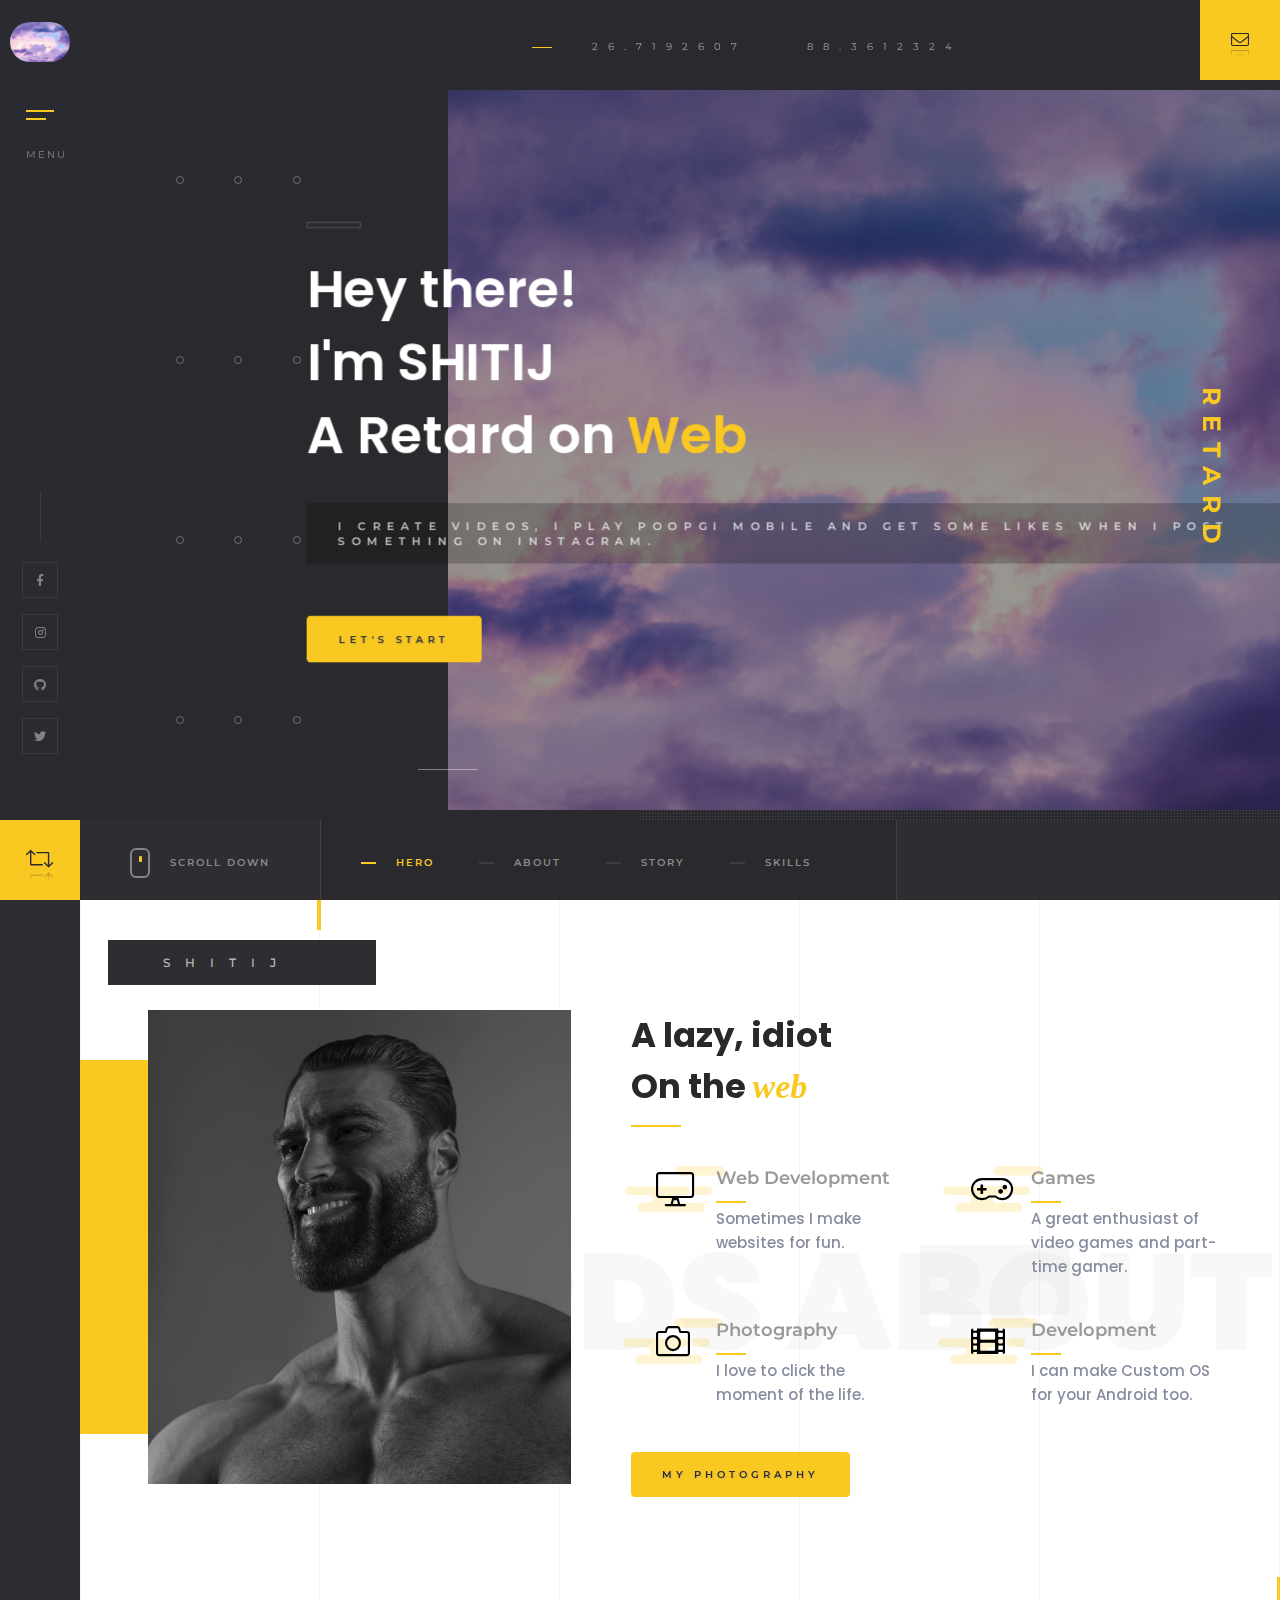
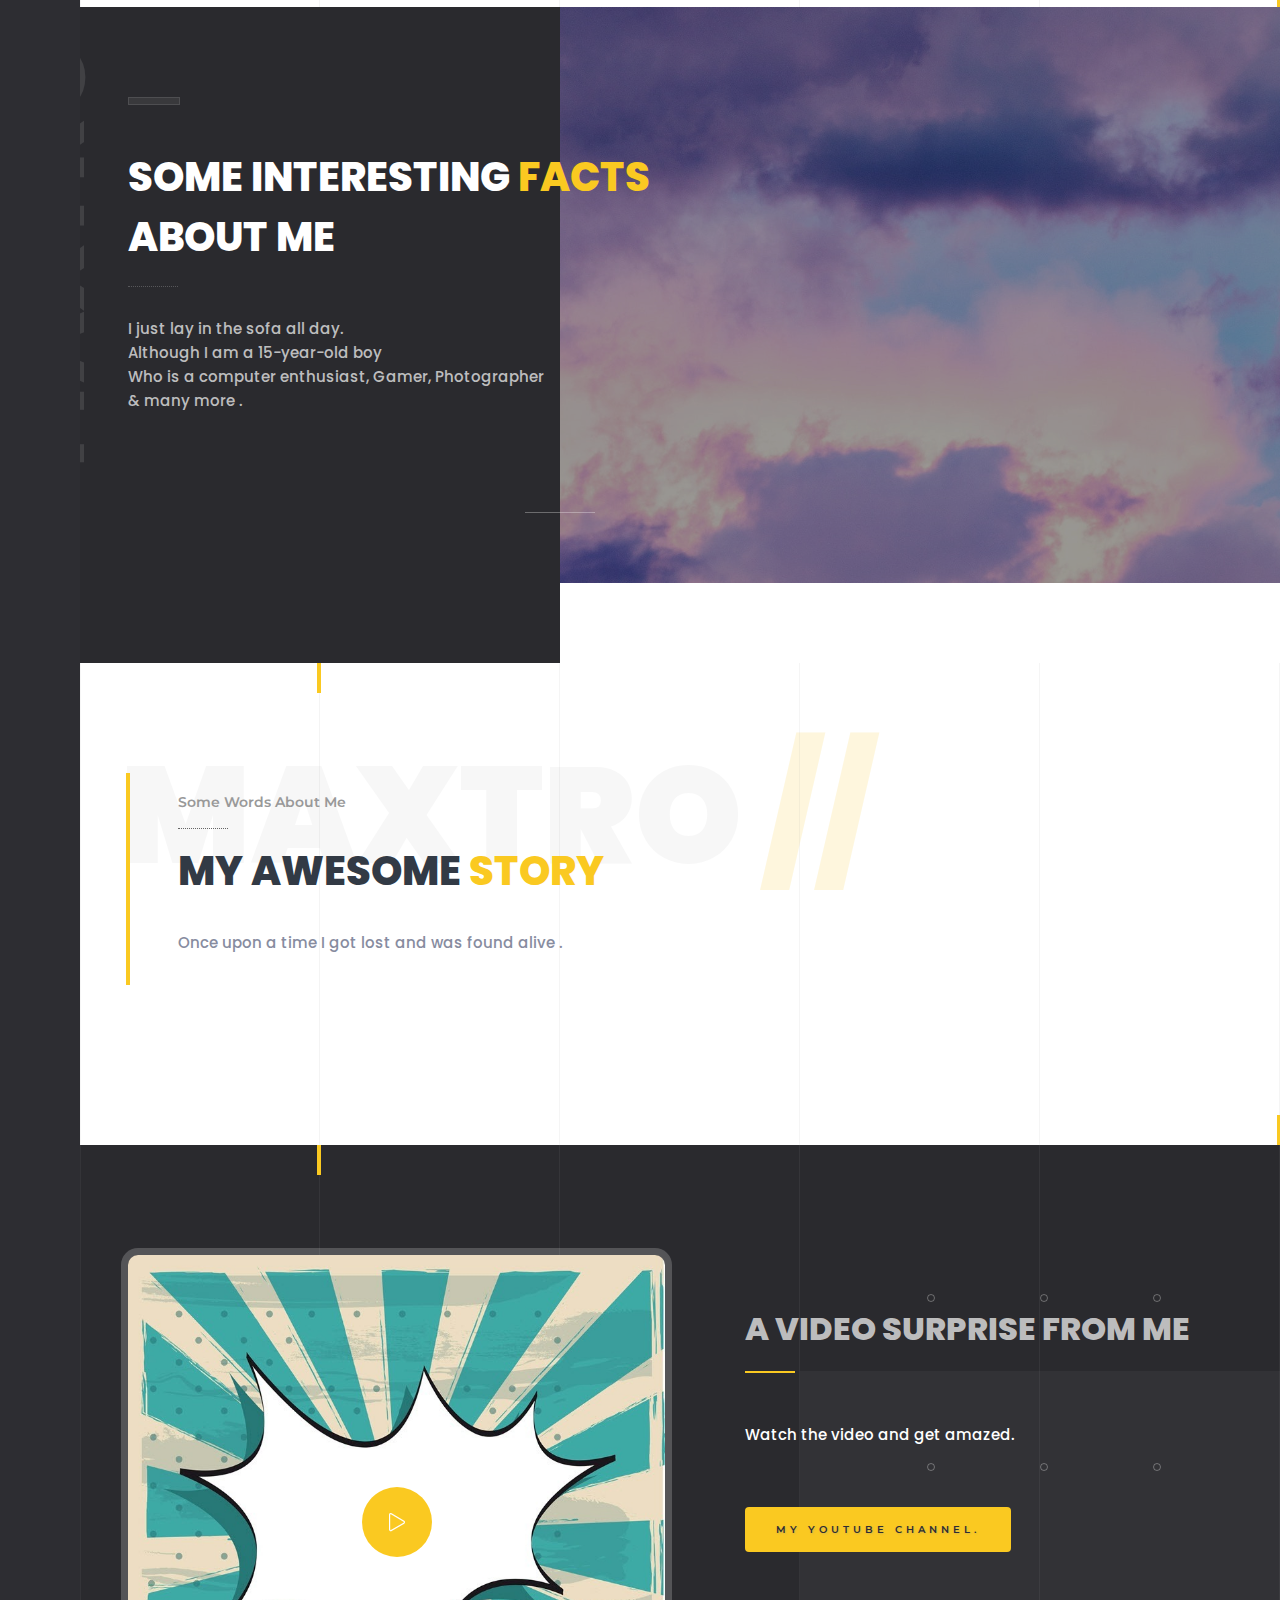
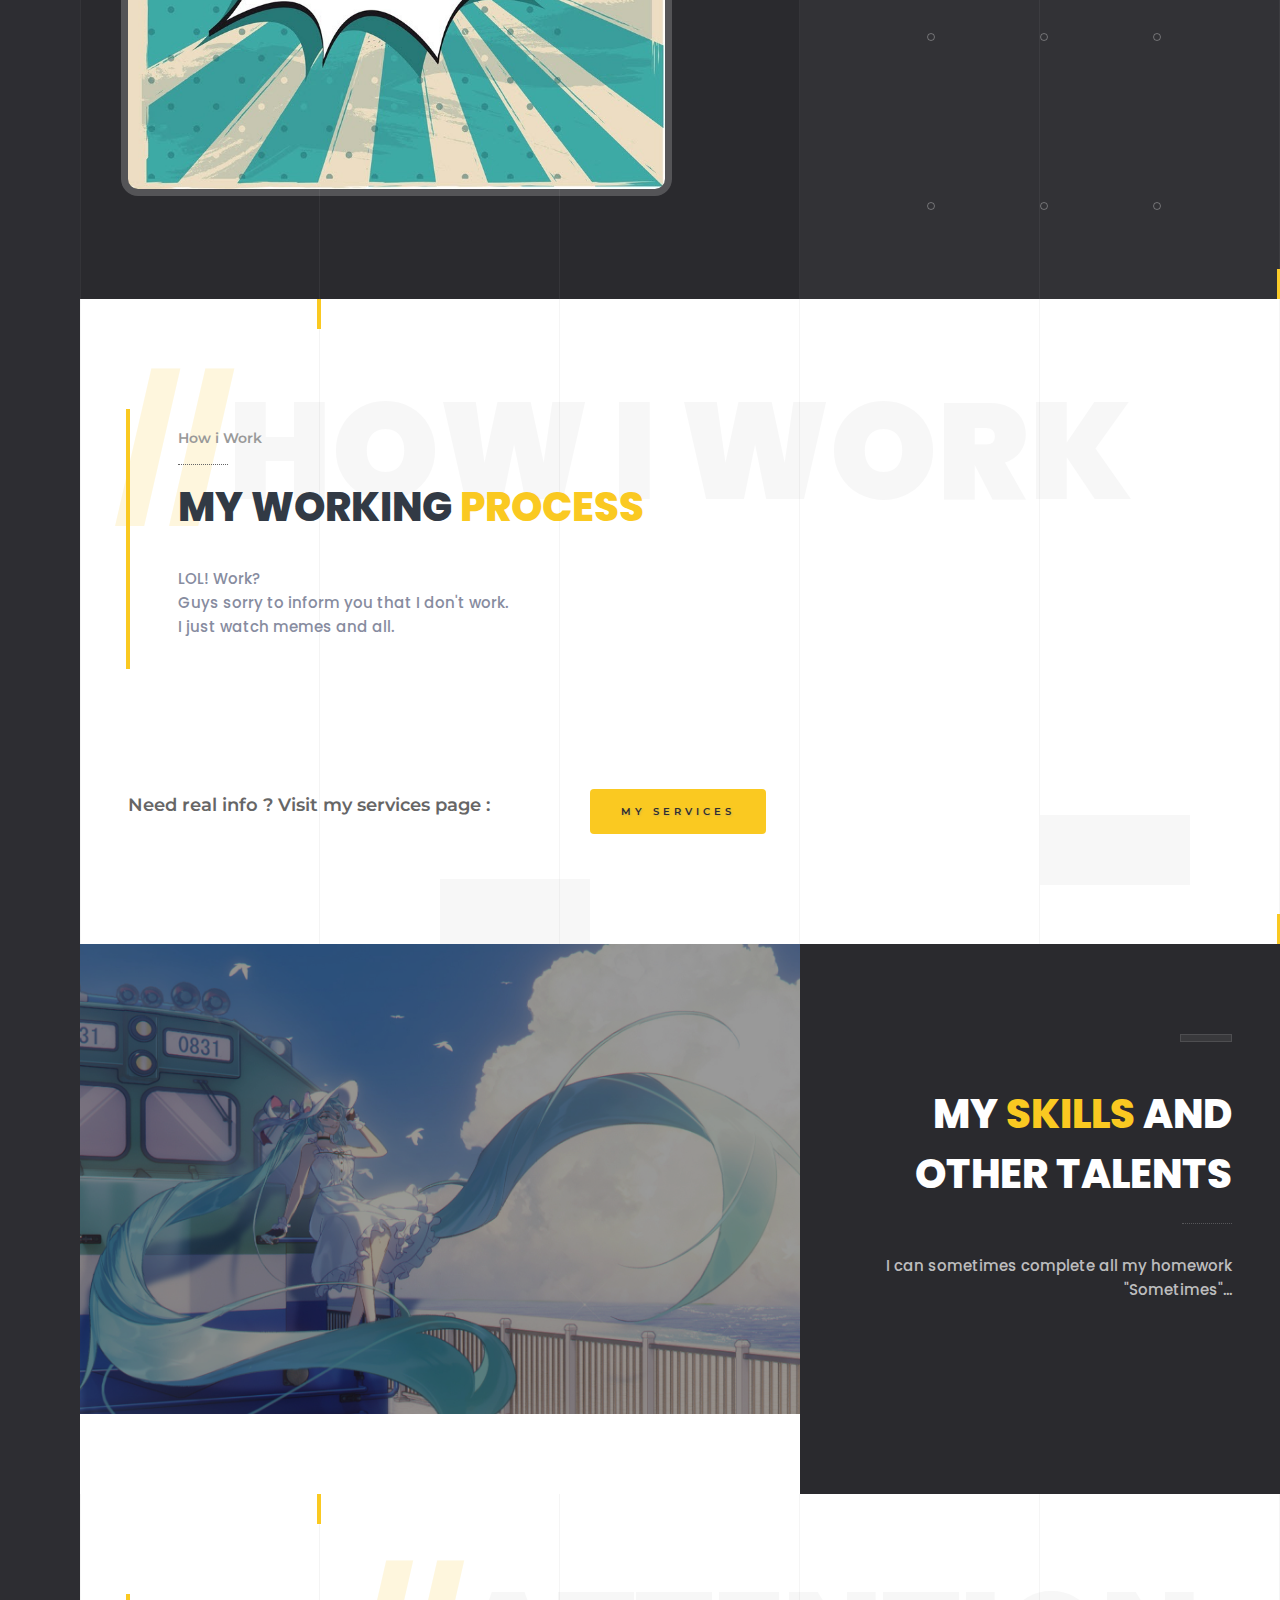
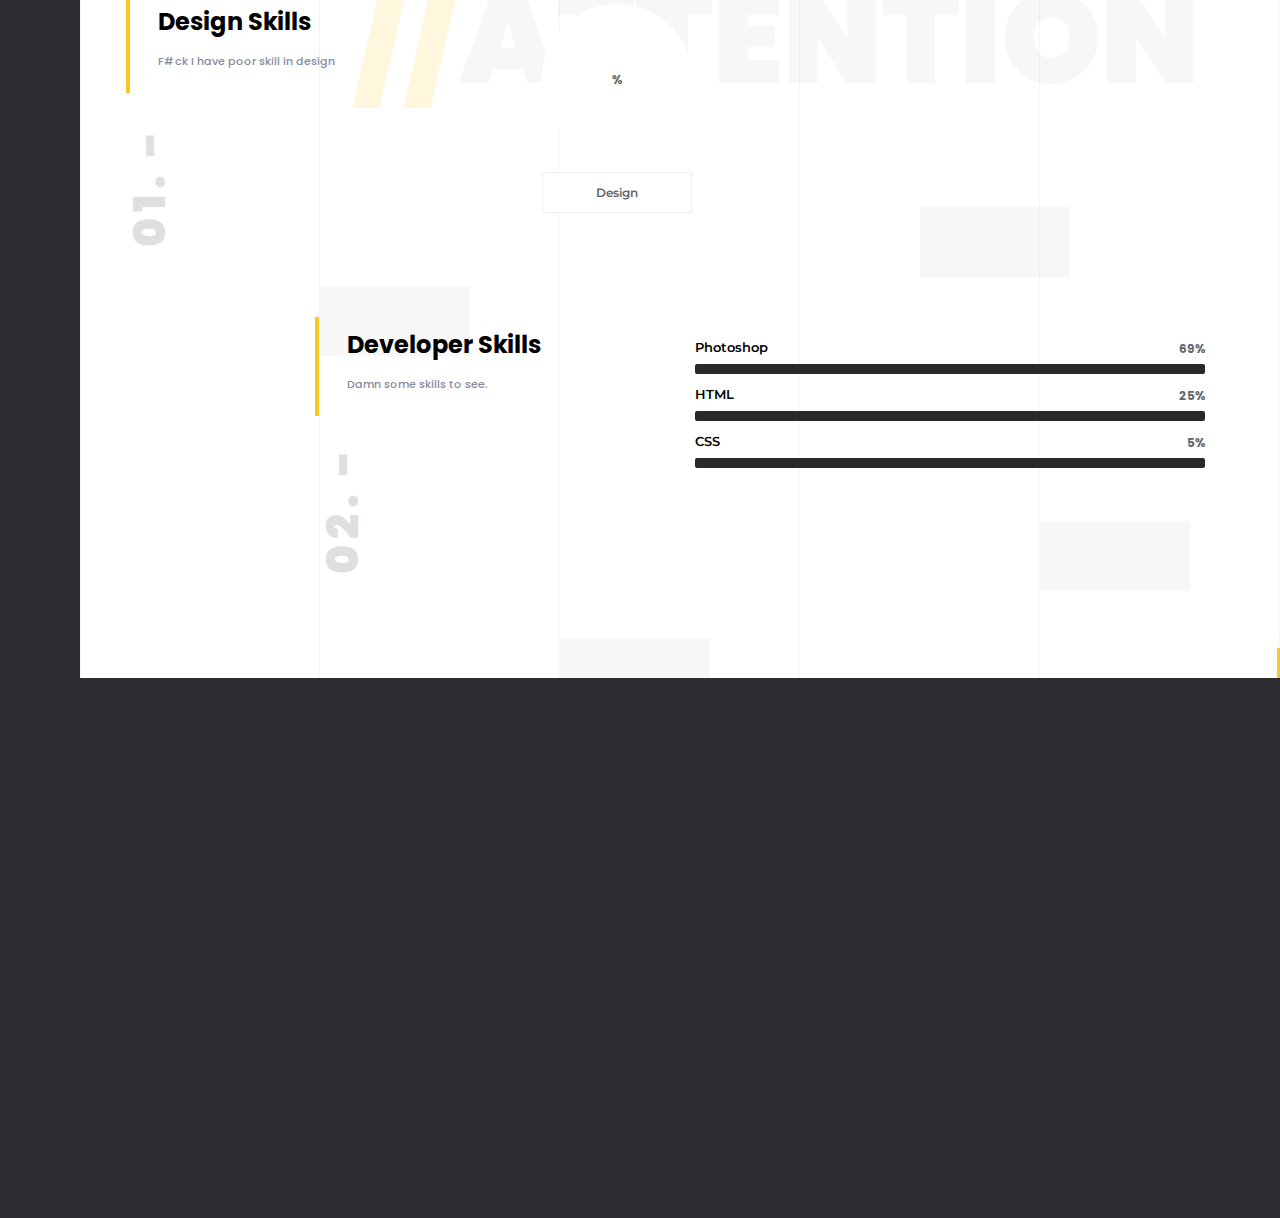
==== commit 1d03c3db: "Update index.html" ====
--- a/index.html
+++ b/index.html
@@ -8,8 +8,8 @@
         <title>SHITIJ's LIFE IN A NUTSHELL</title>
         <meta name="viewport" content="width=device-width, initial-scale=1.0, minimum-scale=1.0, maximum-scale=1.0, user-scalable=no">
         <meta name="robots" content="index, follow"/>
-        <meta name="keywords" content="techmaxtro, ishabrato, ishabrato joardar, joardar, github, officialmaxtro, ishobroto, ishabroto"/>
-        <meta name="description" content="Hi, I am Ishabrato Joardar a photographer and tech enthusiast and this is my personal site. Pay a visit at it."/>
+        <meta name="keywords" content="ExTLvL, Shitij, Shitij Halder, Halderr, github, ExTLvL, shitiz, youtube"/>
+        <meta name="description" content="Hi, I am SHITIJHALDER a photographer and tech enthusiast and this is my personal site. Pay a visit at it."/>
         <meta name="google-site-verification" content="2MFOGhNYryjqJoxjF_G-62zuTtIHKuj5B6XxXRAO2LI" />
         <!--=============== css  ===============-->
         <link type="text/css" rel="stylesheet" href="css/reset.css">
@@ -17,7 +17,7 @@
         <link type="text/css" rel="stylesheet" href="css/style.css">
         <link type="text/css" rel="stylesheet" href="css/color.css">
         <!--=============== favicons ===============-->
-        <link rel="shortcut icon" href="images/favicon.ico">
+        <link href="https://avatars.githubusercontent.com/u/89300443?s=400&u=03dbc2bfe1deb13544398ac751c944c5ab8028d3&v=4" rel="icon">
     </head>
     <body>
         <!--loader-->
@@ -244,7 +244,7 @@
                                 <div class="col-md-6">
                                     <div class="video-box fl-wrap">
                                         <img src="images/assets/vid.jpg" class="respimg" alt="">
-                                        <a class="video-box-btn color-bg image-popup" href="https://www.youtube.com/watch?v=a3Z7zEc7AXQ"><i class="fal fa-play" aria-hidden="true"></i></a>
+                                        <a class="video-box-btn color-bg image-popup" href="https://www.youtube.com/watch?v=xvFZjo5PgG0"><i class="fal fa-play" aria-hidden="true"></i></a>
                                     </div>
                                 </div>
                                 <div class="col-md-6">
@@ -291,7 +291,7 @@
                         <div class="container">
                             <div class="section-title">
                                 <h2>My    <span> skills </span>  and <br>    other talents  </h2>
-                                <p> I can sometimes complete all my homework <br> Sometimes......  </p>
+                                <p> I can sometimes complete all my homework <br> "Sometimes"...  </p>
                                 <div class="horizonral-subtitle"><span>Power</span></div>
                             </div>
                         </div>
--- a/css/style.css
+++ b/css/style.css
@@ -77,7 +77,7 @@
 	text-align: left;
 }
 .pin:after {
-	content: "Ishabrato : ";
+	content: "SHITIJ : ";
 	position: absolute;
 	left: -100%;
 	color: rgba(255, 255, 255, 0.51);
